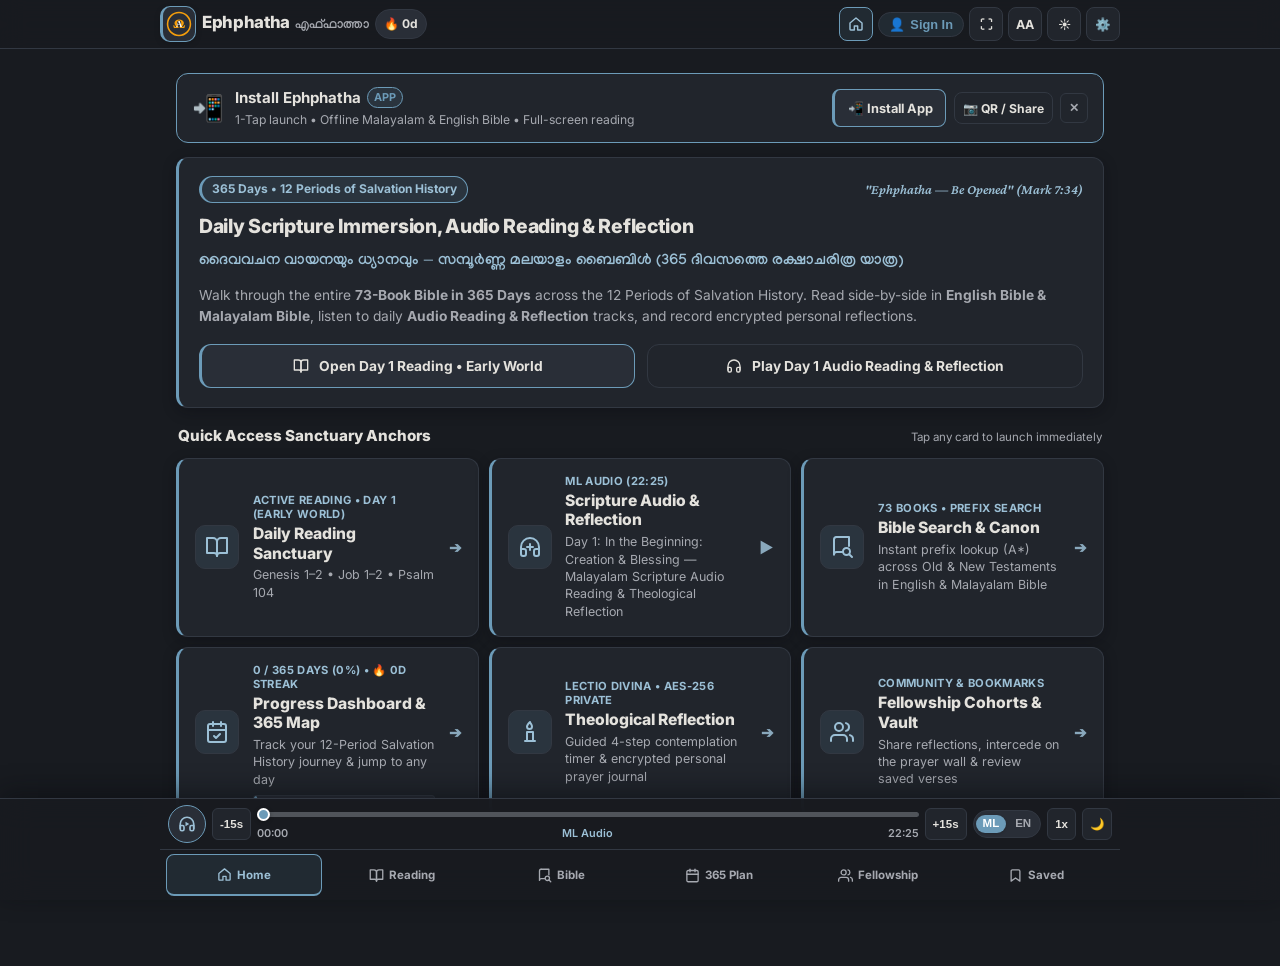
==== index.html @ 22abe1a0 "feat(typography): bundle SMC Rachana Malayalam font and redesign Settings font selectors as compact " ====
<!DOCTYPE html>
<html lang="en" data-theme="dark" data-font-scale="100">
<head>
  <meta charset="UTF-8" />
  <meta name="viewport" content="width=device-width, initial-scale=1.0, maximum-scale=1.0, user-scalable=no, viewport-fit=cover" />
  <meta name="theme-color" content="#181B20" />
  <meta name="mobile-web-app-capable" content="yes" />
  <meta name="apple-mobile-web-app-capable" content="yes" />
  <meta name="apple-mobile-web-app-status-bar-style" content="black-translucent" />
  <meta name="apple-mobile-web-app-title" content="Ephphatha" />
  <meta name="application-name" content="Ephphatha" />
  <meta name="description" content="Ephphatha ('Be Opened' — Mark 7:34): Local-First Bible in a Year Sanctuary with English & Malayalam Bible." />
  <title>Ephphatha ("Be Opened") — Bible in a Year</title>

  <link rel="manifest" href="./manifest.webmanifest" />
  <link rel="icon" type="image/svg+xml" href="./icon.svg" />
  <link rel="icon" type="image/png" sizes="192x192" href="./icon-192.png" />
  <link rel="icon" type="image/png" sizes="512x512" href="./icon-512.png" />
  <link rel="apple-touch-icon" href="./icon-192.png" />
  <link rel="preload" href="./assets/fonts/Manjari-Regular.woff2" as="font" type="font/woff2" crossorigin />
  <link rel="preload" href="./assets/fonts/Manjari-Bold.woff2" as="font" type="font/woff2" crossorigin />
  <link rel="preconnect" href="https://fonts.googleapis.com" />
  <link rel="preconnect" href="https://fonts.gstatic.com" crossorigin />
  <link href="https://fonts.googleapis.com/css2?family=Crimson+Pro:ital,wght@0,400;0,600;0,700;1,400&family=EB+Garamond:ital,wght@0,400;0,600;0,700;1,400&family=Literata:ital,opsz,wght@0,7..72,400;0,7..72,600;0,7..72,700;1,7..72,400&family=Merriweather:ital,wght@0,400;0,700;1,400&family=Inter:wght@400;500;600;700;800&family=JetBrains+Mono:wght@400;600&family=Manjari:wght@400;700&display=swap" rel="stylesheet" />

  <link rel="stylesheet" href="./src/styles/main.css?v=3.4.5" />
</head>
<body>
  <!-- ========================================================================
       SINGLE-ROW COMPACT TOP BAR (56px height — Zero Clutter)
       ======================================================================== -->
  <header class="top-header" role="banner">
    <div class="header-inner">
      <div class="brand-cluster" id="btn-brand-home" role="button" tabindex="0" title="Return to Home Dashboard">
        <div class="brand-emblem" aria-hidden="true" title="Alpha and Omega (Α &amp; Ω) — Revelation 22:13">
          <svg viewBox="0 0 100 100" width="26" height="26" aria-hidden="true" style="display:block;">
            <circle cx="50" cy="50" r="44" fill="none" stroke="#F59E0B" stroke-width="6" />
            <text x="50" y="67" font-family="'Crimson Pro', Georgia, serif" font-size="56" font-weight="800" fill="#F59E0B" text-anchor="middle">Ω</text>
            <text x="50" y="63" font-family="'Crimson Pro', Georgia, serif" font-size="33" font-weight="900" fill="#FFFFFF" text-anchor="middle">Α</text>
          </svg>
        </div>
        <div class="brand-titles">
          <h1>
            <span>Ephphatha</span>
            <span class="lang-ml brand-ml">എഫ്ഫാത്താ</span>
          </h1>
        </div>
        <div class="streak-pill" id="header-streak-count" title="Active Reading Streak & Grace Shields">
          🔥 0d
        </div>
        <span id="header-cloud-sync-pill" class="cloud-sync-pill hidden">☁️ Synced</span>
      </div>

      <div class="header-actions">
        <button type="button" class="icon-action-btn" id="btn-header-home" title="Home Dashboard" aria-label="Home Dashboard">
          <svg width="16" height="16" viewBox="0 0 24 24" fill="none" stroke="currentColor" stroke-width="2.2" stroke-linecap="round" stroke-linejoin="round" aria-hidden="true">
            <path d="M3 10.5L12 3l9 7.5V20a1 1 0 0 1-1 1h-5.5v-6h-5v6H4a1 1 0 0 1-1-1v-9.5z"/>
          </svg>
        </button>
        <button type="button" class="user-account-btn" id="btn-header-auth" title="Sign In or View Account">
          👤 <span class="user-name-text">Sign In</span>
        </button>
        <button type="button" class="icon-action-btn" id="btn-toggle-fullscreen" title="Enter Full Screen (Hide Browser Address Bar)">
          ⛶
        </button>
        <button type="button" class="icon-action-btn" id="btn-font-scaler" title="Text Size (100% / 112% / 125%)">
          AA
        </button>
        <button type="button" class="icon-action-btn" id="btn-toggle-theme" title="Toggle Light / Slate Dark Theme">
          ☀️
        </button>
        <button type="button" class="icon-action-btn" id="btn-open-settings-drawer" title="Settings, Account, Audio Setup & Telemetry">
          ⚙️
        </button>
      </div>
    </div>
  </header>

  <!-- ========================================================================
       PRIMARY WORKSPACE CANVAS (>78% Viewport Priority)
       ======================================================================== -->
  <main class="workspace-shell" id="workspace-shell">
    <div id="primary-view-column">

      <!-- Direct 1-Tap App Install & QR Share Banner (Hidden if already in standalone app mode) -->
      <aside class="direct-install-banner" id="direct-install-banner">
        <div class="install-banner-content">
          <div class="install-banner-icon" aria-hidden="true">📲</div>
          <div class="install-banner-text">
            <div class="install-banner-title">
              <span>Install Ephphatha</span>
              <span class="pwa-badge">App</span>
            </div>
            <div class="install-banner-sub">1-Tap launch • Offline Malayalam &amp; English Bible • Full-screen reading</div>
          </div>
        </div>
        <div class="install-banner-actions">
          <button type="button" class="ergonomic-btn primary-period" id="btn-direct-install-banner">
            <span>📲 Install App</span>
          </button>
          <button type="button" class="icon-action-btn" id="btn-open-qr-banner" title="Share App Link with QR Code">
            <span>📷 QR / Share</span>
          </button>
          <button type="button" class="verse-icon-btn close-install-banner-btn" id="btn-dismiss-install-banner" title="Dismiss" aria-label="Dismiss banner">
            ✕
          </button>
        </div>
      </aside>

      <!-- ====================================================================
           VIEW 0: HOME DASHBOARD & HIGH-LEVEL ONBOARDING SANCTUARY
           Central Mission Overview + Functional Quick-Access Navigation Anchors
           ==================================================================== -->
      <section id="view-home" class="hidden">
        <!-- High-Level Application Mission Summary Card -->
        <div class="home-mission-card">
          <div class="home-mission-top-row">
            <span class="day-badge" id="home-program-badge">365 Days • 12 Periods of Salvation History</span>
            <span class="home-scripture-motto">"Ephphatha — Be Opened" (Mark 7:34)</span>
          </div>
          <h2 class="home-mission-title">
            Daily Scripture Immersion, Audio Reading &amp; Reflection
          </h2>
          <p class="home-mission-subtitle lang-ml">
            ദൈവവചന വായനയും ധ്യാനവും — സമ്പൂർണ്ണ മലയാളം ബൈബിൾ (365 ദിവസത്തെ രക്ഷാചരിത്ര യാത്ര)
          </p>
          <p class="home-mission-desc">
            Walk through the entire <strong>73-Book Bible in 365 Days</strong> across the 12 Periods of Salvation History. Read side-by-side in <strong>English Bible &amp; Malayalam Bible</strong>, listen to daily <strong>Audio Reading &amp; Reflection</strong> tracks, and record encrypted personal reflections.
          </p>
          <div class="home-mission-cta-row">
            <button type="button" class="ergonomic-btn primary-period" id="btn-home-start-reading">
              <svg width="16" height="16" viewBox="0 0 24 24" fill="none" stroke="currentColor" stroke-width="2" stroke-linecap="round" stroke-linejoin="round" aria-hidden="true">
                <path d="M2 3h6a4 4 0 0 1 4 4v14a3 3 0 0 0-3-3H2z"/><path d="M22 3h-6a4 4 0 0 0-4 4v14a3 3 0 0 1 3-3h7z"/>
              </svg>
              <span id="btn-home-start-reading-label">Open Day 1 Reading • Early World</span>
            </button>
            <button type="button" class="ergonomic-btn" id="btn-home-play-audio">
              <svg width="16" height="16" viewBox="0 0 24 24" fill="none" stroke="currentColor" stroke-width="2" stroke-linecap="round" stroke-linejoin="round" aria-hidden="true">
                <path d="M3 18v-6a9 9 0 0 1 18 0v6"/><path d="M21 19a2 2 0 0 1-2 2h-1a2 2 0 0 1-2-2v-3a2 2 0 0 1 2-2h3zM3 19a2 2 0 0 0 2 2h1a2 2 0 0 0 2-2v-3a2 2 0 0 0-2-2H3z"/>
              </svg>
              <span id="btn-home-play-audio-label">Play Day 1 Audio Reading &amp; Reflection</span>
            </button>
          </div>
        </div>

        <!-- Functional Quick-Access Navigation Anchors Grid -->
        <div class="home-anchors-header">
          <h3>Quick Access Sanctuary Anchors</h3>
          <span class="subtle-status-text">Tap any card to launch immediately</span>
        </div>

        <div class="home-anchors-grid">
          <!-- Anchor 1: Daily Reading -->
          <button type="button" class="home-anchor-card" id="home-card-daily-reading">
            <div class="home-anchor-icon-wrap">
              <!-- Open Scroll / Book-Open Icon Symbol -->
              <svg width="24" height="24" viewBox="0 0 24 24" fill="none" stroke="currentColor" stroke-width="2" stroke-linecap="round" stroke-linejoin="round" aria-hidden="true">
                <path d="M2 3h6a4 4 0 0 1 4 4v14a3 3 0 0 0-3-3H2z"/><path d="M22 3h-6a4 4 0 0 0-4 4v14a3 3 0 0 1 3-3h7z"/>
              </svg>
            </div>
            <div class="home-anchor-body">
              <div class="home-anchor-tag" id="home-anchor-day-tag">Day 1 • Early World</div>
              <div class="home-anchor-title">Daily Reading Sanctuary</div>
              <div class="home-anchor-desc" id="home-anchor-reading-ref">Genesis 1–2 • Psalm 104</div>
            </div>
            <span class="home-anchor-arrow" aria-hidden="true">➔</span>
          </button>

          <!-- Anchor 2: Audio Reading & Reflection Player -->
          <button type="button" class="home-anchor-card" id="home-card-audio-player">
            <div class="home-anchor-icon-wrap">
              <!-- Headset + Open Book Marker Symbol -->
              <svg width="24" height="24" viewBox="0 0 24 24" fill="none" stroke="currentColor" stroke-width="2" stroke-linecap="round" stroke-linejoin="round" aria-hidden="true">
                <path d="M3 18v-6a9 9 0 0 1 18 0v6"/>
                <path d="M21 19a2 2 0 0 1-2 2h-1a2 2 0 0 1-2-2v-3a2 2 0 0 1 2-2h3zM3 19a2 2 0 0 0 2 2h1a2 2 0 0 0 2-2v-3a2 2 0 0 0-2-2H3z"/>
                <path d="M9 12h6M12 9v6"/>
              </svg>
            </div>
            <div class="home-anchor-body">
              <div class="home-anchor-tag" id="home-anchor-audio-status">🎧 Audio Reading &amp; Reflection</div>
              <div class="home-anchor-title">Scripture Audio &amp; Reflection</div>
              <div class="home-anchor-desc" id="home-anchor-audio-desc">Complete daily audio reading &amp; guided spiritual reflection</div>
            </div>
            <span class="home-anchor-arrow" aria-hidden="true">▶</span>
          </button>

          <!-- Anchor 3: Bible Search & 73-Book Catalog -->
          <button type="button" class="home-anchor-card" id="home-card-bible-search">
            <div class="home-anchor-icon-wrap">
              <!-- Sharp Magnifying Glass overlaid on a Book Vector -->
              <svg width="24" height="24" viewBox="0 0 24 24" fill="none" stroke="currentColor" stroke-width="2" stroke-linecap="round" stroke-linejoin="round" aria-hidden="true">
                <path d="M4 19.5A2.5 2.5 0 0 1 6.5 17H13"/>
                <path d="M6.5 2H19v9"/>
                <path d="M6.5 2A2.5 2.5 0 0 0 4 4.5v15"/>
                <circle cx="16.5" cy="16.5" r="3.5"/>
                <path d="M19.2 19.2L22 22"/>
              </svg>
            </div>
            <div class="home-anchor-body">
              <div class="home-anchor-tag">73 Books • Prefix Search</div>
              <div class="home-anchor-title">Bible Search &amp; Canon</div>
              <div class="home-anchor-desc">Instant prefix lookup (A*) across Old &amp; New Testaments in English &amp; Malayalam Bible</div>
            </div>
            <span class="home-anchor-arrow" aria-hidden="true">➔</span>
          </button>

          <!-- Anchor 4: Progress Dashboard (365-Day Plan) -->
          <button type="button" class="home-anchor-card" id="home-card-progress-dashboard">
            <div class="home-anchor-icon-wrap">
              <svg width="24" height="24" viewBox="0 0 24 24" fill="none" stroke="currentColor" stroke-width="2" stroke-linecap="round" stroke-linejoin="round" aria-hidden="true">
                <rect x="3" y="4" width="18" height="18" rx="2" ry="2"/>
                <line x1="16" y1="2" x2="16" y2="6"/>
                <line x1="8" y1="2" x2="8" y2="6"/>
                <line x1="3" y1="10" x2="21" y2="10"/>
                <path d="M9 16l2 2 4-4"/>
              </svg>
            </div>
            <div class="home-anchor-body">
              <div class="home-anchor-tag" id="home-anchor-progress-stats">0 / 365 Days • 🔥 0d Streak</div>
              <div class="home-anchor-title">Progress Dashboard &amp; 365 Map</div>
              <div class="home-anchor-desc">Track your 12-Period Salvation History journey &amp; jump to any day</div>
              <div class="home-progress-track" aria-hidden="true">
                <div class="home-progress-fill" id="home-progress-bar-fill" style="width: 1%;"></div>
              </div>
            </div>
            <span class="home-anchor-arrow" aria-hidden="true">➔</span>
          </button>

          <!-- Anchor 5: Theological Reflection & Contemplation -->
          <button type="button" class="home-anchor-card" id="home-card-reflection">
            <div class="home-anchor-icon-wrap">
              <!-- Flame / Candle Symbol for Spiritual Contemplation -->
              <svg width="24" height="24" viewBox="0 0 24 24" fill="none" stroke="currentColor" stroke-width="2" stroke-linecap="round" stroke-linejoin="round" aria-hidden="true">
                <path d="M12 2c.5 1.5 2 3 2 4.5A2.5 2.5 0 0 1 11.5 9a2.5 2.5 0 0 1-2.5-2.5C9 5 10.5 3.5 12 2z"/>
                <path d="M9 12h6v9H9z"/>
                <path d="M7 21h10"/>
              </svg>
            </div>
            <div class="home-anchor-body">
              <div class="home-anchor-tag">Lectio Divina • AES-256 Private</div>
              <div class="home-anchor-title">Theological Reflection</div>
              <div class="home-anchor-desc">Guided 4-step contemplation timer &amp; encrypted personal prayer journal</div>
            </div>
            <span class="home-anchor-arrow" aria-hidden="true">➔</span>
          </button>

          <!-- Anchor 6: Parish Fellowship & Saved Bookmarks -->
          <button type="button" class="home-anchor-card" id="home-card-fellowship">
            <div class="home-anchor-icon-wrap">
              <svg width="24" height="24" viewBox="0 0 24 24" fill="none" stroke="currentColor" stroke-width="2" stroke-linecap="round" stroke-linejoin="round" aria-hidden="true">
                <path d="M17 21v-2a4 4 0 0 0-4-4H5a4 4 0 0 0-4 4v2"/>
                <circle cx="9" cy="7" r="4"/>
                <path d="M23 21v-2a4 4 0 0 0-3-3.87"/>
                <path d="M16 3.13a4 4 0 0 1 0 7.75"/>
              </svg>
            </div>
            <div class="home-anchor-body">
              <div class="home-anchor-tag">Community &amp; Bookmarks</div>
              <div class="home-anchor-title">Fellowship Cohorts &amp; Vault</div>
              <div class="home-anchor-desc">Share reflections, intercede on the prayer wall &amp; review saved verses</div>
            </div>
            <span class="home-anchor-arrow" aria-hidden="true">➔</span>
          </button>
        </div>
      </section>

      <!-- ====================================================================
           VIEW 1: TODAY'S SANCTUARY (Focused Scripture & Reflection Workflow)
           ==================================================================== -->
      <section id="view-sanctuary">

        <!-- Collapsible 12 Periods Strip (Toggled via Period Badge or Era Button) -->
        <details class="periods-drawer-card" id="periods-accordion">
          <summary class="periods-summary-bar">
            <span class="day-badge" id="hero-period-badge">Period 01 • Early World</span>
            <span class="summary-hint eras-chip" title="Browse all 12 Salvation History Eras">12 Eras ▾</span>
          </summary>
          <div class="periods-strip" id="periods-strip"></div>
        </details>

        <!-- Sticky Day Navigation Bar (Auto-hiding on Scroll Down) -->
        <div class="sanctuary-nav-toolbar" id="sanctuary-nav-toolbar">
          <div class="day-nav-row">
            <div class="day-selector-group">
              <button type="button" class="nav-step-btn" id="btn-prev-day" aria-label="Previous Day" title="Previous Day">◀</button>
              <select id="day-select-dropdown" class="day-number-select" aria-label="Select Day (1 to 365)"></select>
              <button type="button" class="nav-step-btn" id="btn-next-day" aria-label="Next Day" title="Next Day">▶</button>
            </div>
            <button type="button" class="complete-action-btn" id="btn-mark-day-complete" title="Mark Day Complete">
              ☐ Complete
            </button>
          </div>
        </div>

        <!-- Compact Day Header & Collapsible Historical Context -->
        <div class="day-hero-card">
          <h2 class="episode-title-en" id="hero-title-en">Day 1: In the Beginning: Creation & Blessing</h2>
          <div class="episode-title-ml lang-ml" id="hero-title-ml">ആദിയിൽ: സൃഷ്ടിയും അനുഗ്രഹവും</div>

          <!-- Progressive Disclosure: Historical Context collapsed by default -->
          <details class="context-accordion">
            <summary class="context-summary-trigger">
              <span>🏛️ Historical Context & Overview</span>
              <span class="summary-chevron">▾</span>
            </summary>
            <div class="context-body">
              <div class="context-grid">
                <div>
                  <div class="context-item-label">Era</div>
                  <div class="context-item-val" id="ctx-era-date">Primeval Dawn</div>
                </div>
                <div>
                  <div class="context-item-label">Geography</div>
                  <div class="context-item-val" id="ctx-geography">Eden & Four Rivers</div>
                </div>
                <div>
                  <div class="context-item-label">Lineage</div>
                  <div class="context-item-val" id="ctx-lineage">Adam & Eve → Seth</div>
                </div>
              </div>
              <p class="context-summary-text" id="ctx-summary"></p>
            </div>
          </details>
        </div>

        <!-- Primary Scripture Reader Canvas -->
        <div class="reader-card">
          <div class="reader-toolbar">
            <div class="reading-slot-tabs" id="reading-slot-tabs" role="tablist"></div>

            <div class="lang-mode-group" role="group" aria-label="Language Mode">
              <button type="button" class="lang-mode-btn active" data-lang-mode="bilingual">EN + മലയാളം</button>
              <button type="button" class="lang-mode-btn" data-lang-mode="en">EN</button>
              <button type="button" class="lang-mode-btn lang-ml" data-lang-mode="ml">മലയാളം</button>
            </div>
          </div>

          <!-- Compact Reference & Quick-Jump Verse Bar -->
          <div class="reader-subbar">
            <span class="active-passage-title" id="reader-active-ref">Genesis 1–2 • ഉൽപത്തി 1–2</span>
            <div class="verse-jump-bar" id="verse-jump-bar"></div>
          </div>

          <!-- Scripture Verses -->
          <div class="verses-list" id="verses-list"></div>
        </div>

        <!-- Personal Theological Reflection & Guided Contemplation -->
        <div class="journal-card" id="sanctuary-reflection-card">
          <div class="section-header-row">
            <h3 style="display: inline-flex; align-items: center; gap: 6px;">
              <svg width="18" height="18" viewBox="0 0 24 24" fill="none" stroke="currentColor" stroke-width="2" stroke-linecap="round" stroke-linejoin="round" aria-hidden="true">
                <path d="M12 2c.5 1.5 2 3 2 4.5A2.5 2.5 0 0 1 11.5 9a2.5 2.5 0 0 1-2.5-2.5C9 5 10.5 3.5 12 2z"/>
                <path d="M9 12h6v9H9z"/>
                <path d="M7 21h10"/>
              </svg>
              <span>Theological Reflection &amp; Lectio Divina</span>
            </h3>
            <span class="minimal-status-badge" title="Encrypted at rest in IndexedDB via AES-256-GCM">🔒 Private</span>
          </div>

          <!-- Collapsible Guided Lectio Divina Timer -->
          <details class="context-accordion" style="margin-bottom: 0.65rem;">
            <summary class="context-summary-trigger">
              <span>⏱️ Guided 4-Step Contemplation Timer</span>
              <span class="crypto-badge" id="lectio-timer-display">02:00</span>
            </summary>
            <div class="context-body">
              <div style="display: flex; align-items: center; justify-content: space-between; gap: 0.4rem; flex-wrap: wrap; margin-bottom: 0.45rem;">
                <div style="display: flex; gap: 0.3rem; flex-wrap: wrap;" id="lectio-steps-pills"></div>
                <button type="button" class="verse-icon-btn" id="btn-lectio-timer-toggle">▶ Start</button>
              </div>
              <p style="font-size: 0.82rem; color: var(--text-secondary);" id="lectio-step-instruction"></p>
            </div>
          </details>

          <div class="reflection-prompt-box" id="journal-prompt-text">
            Where in your life today is God inviting you to say 'Ephphatha — Be Opened' to His creative light and peace?
          </div>

          <textarea
            id="journal-textarea"
            class="sanctuary-textarea"
            rows="3"
            placeholder="Write your theological & prayer reflection (English or മലയാളം)..."></textarea>

          <div class="journal-footer-row">
            <span class="subtle-status-text" id="journal-cipher-preview">Saved locally & encrypted</span>
            <button type="button" class="ergonomic-btn primary-period" id="btn-save-journal">
              💾 Save Reflection
            </button>
          </div>
        </div>
      </section>

      <!-- ====================================================================
           VIEW: CANONICAL CATHOLIC BIBLE NAVIGATOR (73 Books in Sacred Order)
           Browse, search, and read any Book & Chapter in English and Malayalam Bible + Nova Vulgata
           ==================================================================== -->
      <section id="view-bible" class="hidden">

        <!-- A. BIBLE CATALOG PANE (Browse all 73 Books) -->
        <div id="bible-catalog-pane">
          <div class="bible-hero-card">
            <div class="bible-hero-title">
              <svg width="20" height="20" viewBox="0 0 24 24" fill="none" stroke="currentColor" stroke-width="2" stroke-linecap="round" stroke-linejoin="round" style="color: var(--period-color);" aria-hidden="true">
                <path d="M4 19.5A2.5 2.5 0 0 1 6.5 17H13"/>
                <path d="M6.5 2H19v9"/>
                <path d="M6.5 2A2.5 2.5 0 0 0 4 4.5v15"/>
                <circle cx="16.5" cy="16.5" r="3.5"/>
                <path d="M19.2 19.2L22 22"/>
              </svg>
              <span>Holy Scripture • വിശുദ്ധ ഗ്രന്ഥം</span>
            </div>
            <p class="bible-hero-subtitle">
              73 Books in Sacred Order — Read sequentially in English and Malayalam Bible, with Latin Vulgate.
            </p>
            <div class="bible-resume-banner hidden" id="bible-resume-banner">
              <div>
                <div style="font-size: 0.72rem; color: var(--text-secondary); text-transform: uppercase; font-weight: 700;">Continue Reading</div>
                <div id="bible-resume-title" style="font-weight: 700; font-size: 0.9rem; color: var(--text-primary);">Genesis 1 • ഉൽപത്തി 1</div>
              </div>
              <button type="button" class="bible-resume-btn" id="btn-bible-resume">Resume ➔</button>
            </div>
          </div>

          <!-- Quick Search (Books `A*` or Full-Text Verses EN/ML) & 1-Tap Book Jump Controls -->
          <div class="bible-search-mode-bar" role="group" aria-label="Bible Search Mode">
            <button type="button" class="bible-search-mode-btn active" id="btn-search-mode-books" data-bible-search-mode="books">📚 Books</button>
            <button type="button" class="bible-search-mode-btn" id="btn-search-mode-verses" data-bible-search-mode="verses">🔍 Search Verses (EN / മലയാളം)</button>
          </div>
          <div class="bible-search-row">
            <div class="bible-search-input-wrap">
              <span class="bible-search-vector-icon" aria-hidden="true" title="Bible Search">
                <svg width="17" height="17" viewBox="0 0 24 24" fill="none" stroke="currentColor" stroke-width="2.1" stroke-linecap="round" stroke-linejoin="round">
                  <path d="M4 19.5A2.5 2.5 0 0 1 6.5 17H13"/>
                  <path d="M6.5 2H19v9"/>
                  <path d="M6.5 2A2.5 2.5 0 0 0 4 4.5v15"/>
                  <circle cx="16.5" cy="16.5" r="3.5"/>
                  <path d="M19.2 19.2L22 22"/>
                </svg>
              </span>
              <input
                type="text"
                id="bible-search-input"
                class="bible-search-input with-vector-icon"
                placeholder="Search book by starting letter (e.g. M → Matthew, Mark, Malachi...)"
                autocomplete="off"
              />
              <button type="button" class="verse-icon-btn hidden" id="btn-clear-bible-search" title="Clear search">✕</button>
              <div id="bible-search-autocomplete" class="bible-autocomplete-list hidden" role="listbox" aria-label="Prefix Matched Bible Books"></div>
            </div>
            <select id="bible-quick-book-dropdown" class="bible-quick-book-select" aria-label="1-Tap Jump to Any Book of the Bible">
              <option value="">⚡ Jump to Book (All 73 Books)...</option>
            </select>
          </div>

          <!-- Full-Text Scripture Vault Search Results (Visible in Verses Search Mode) -->
          <div id="bible-verse-search-results" class="bible-verse-search-results hidden"></div>

          <!-- Category Filter Pills -->
          <div class="bible-filter-pills" id="bible-filter-pills">
            <button type="button" class="bible-filter-pill active" data-bible-filter="ALL">All (73)</button>
            <button type="button" class="bible-filter-pill" data-bible-filter="OT">Old Testament (46)</button>
            <button type="button" class="bible-filter-pill" data-bible-filter="NT">New Testament (27)</button>
            <button type="button" class="bible-filter-pill" data-bible-filter="GOSPEL">Gospels (4)</button>
            <button type="button" class="bible-filter-pill" data-bible-filter="WISDOM">Wisdom (7)</button>
            <button type="button" class="bible-filter-pill" data-bible-filter="DEUTERO">Deuterocanonical (7)</button>
          </div>

          <!-- Books Grid Container -->
          <div class="bible-books-grid" id="bible-books-grid"></div>

          <!-- Zero-Footprint Contextual Quick Search & Scroll-to-Top Pill -->
          <button
            type="button"
            class="bible-quick-search-pill"
            id="btn-bible-quick-search"
            aria-label="Scroll to top and search Bible books"
            title="Scroll to Top & Search"
          >
            <svg width="15" height="15" viewBox="0 0 24 24" fill="none" stroke="currentColor" stroke-width="2.4" stroke-linecap="round" stroke-linejoin="round" aria-hidden="true">
              <path d="M12 19V5" />
              <path d="M5 12l7-7 7 7" />
            </svg>
            <svg width="14" height="14" viewBox="0 0 24 24" fill="none" stroke="currentColor" stroke-width="2.2" stroke-linecap="round" stroke-linejoin="round" aria-hidden="true">
              <circle cx="11" cy="11" r="7" />
              <path d="M21 21l-4.35-4.35" />
            </svg>
            <span>Search</span>
          </button>
        </div>

        <!-- B. CANONICAL CHAPTER READER PANE (Reading a Specific Chapter) -->
        <div id="bible-reader-pane" class="hidden">
          <!-- Sticky Chapter Toolbar -->
          <div class="bible-reader-toolbar">
            <div class="bible-toolbar-top-row">
              <button type="button" class="bible-back-btn" id="btn-bible-back-to-catalog" title="Return to All 73 Books">
                <svg width="14" height="14" viewBox="0 0 24 24" fill="none" stroke="currentColor" stroke-width="2.5" stroke-linecap="round" stroke-linejoin="round" aria-hidden="true">
                  <path d="M15 18l-6-6 6-6"/>
                </svg>
                <span>73 Books</span>
              </button>

              <div class="bible-toolbar-lang-toggle" role="group" aria-label="Reading Languages">
                <button type="button" class="lang-pill active" id="btn-canonical-lang-en-ml" title="Bilingual English + Malayalam">EN+മല</button>
                <button type="button" class="lang-pill" id="btn-canonical-lang-ml" title="Malayalam Bible Only">മല</button>
                <button type="button" class="lang-pill" id="btn-canonical-lang-en" title="English Bible Only">EN</button>
              </div>
            </div>

            <div class="bible-toolbar-nav-row">
              <button type="button" class="chapter-nav-arrow-btn" id="btn-bible-prev-ch-mini" title="Previous Chapter" aria-label="Previous Chapter">
                <svg width="15" height="15" viewBox="0 0 24 24" fill="none" stroke="currentColor" stroke-width="2.5" stroke-linecap="round" stroke-linejoin="round">
                  <path d="M15 18l-6-6 6-6"/>
                </svg>
              </button>

              <div class="bible-picker-capsule">
                <div class="picker-select-wrap book-wrap">
                  <select id="bible-reader-book-select" class="bible-picker-select" aria-label="Switch Book"></select>
                  <span class="picker-chevron-icon" aria-hidden="true">▾</span>
                </div>
                <div class="picker-divider" aria-hidden="true"></div>
                <div class="picker-select-wrap ch-wrap">
                  <select id="bible-reader-ch-select" class="bible-picker-select" aria-label="Switch Chapter"></select>
                  <span class="picker-chevron-icon" aria-hidden="true">▾</span>
                </div>
              </div>

              <button type="button" class="chapter-nav-arrow-btn" id="btn-bible-next-ch-mini" title="Next Chapter" aria-label="Next Chapter">
                <svg width="15" height="15" viewBox="0 0 24 24" fill="none" stroke="currentColor" stroke-width="2.5" stroke-linecap="round" stroke-linejoin="round">
                  <path d="M9 18l6-6-6-6"/>
                </svg>
              </button>
            </div>
          </div>

          <!-- Quick-Jump Verse Pills Bar -->
          <div class="verse-jump-bar" id="bible-verse-jump-bar" style="margin-bottom: 0.75rem;"></div>

          <!-- Chapter Verses Stream -->
          <div class="verses-stream" id="bible-verses-stream"></div>

          <!-- Bottom Continuous Reading Navigation Bar -->
          <div class="bible-reader-bottom-nav">
            <div class="bible-reader-nav-btns">
              <button type="button" class="bible-reader-nav-card prev" id="btn-bible-prev-ch-card">
                <span class="bible-reader-nav-hint">◀ Previous Chapter</span>
                <span class="bible-reader-nav-title" id="bible-prev-ch-title">—</span>
              </button>
              <button type="button" class="bible-reader-nav-card next" id="btn-bible-next-ch-card">
                <span class="bible-reader-nav-hint">Next Chapter ▶</span>
                <span class="bible-reader-nav-title" id="bible-next-ch-title">—</span>
              </button>
            </div>
            <button type="button" class="ergonomic-btn" id="btn-bible-return-catalog-bottom" style="width: 100%; justify-content: center;">
              📜 Browse All 73 Books of the Bible
            </button>
          </div>
        </div>

      </section>

      <!-- ====================================================================
           VIEW 2: 365-DAY CURRICULUM EXPLORER
           ==================================================================== -->
      <section id="view-curriculum" class="hidden">
        <div class="day-hero-card">
          <div class="section-header-row">
            <div>
              <h2>365-Day Salvation History Plan</h2>
              <p style="font-size: 0.84rem; color: var(--text-secondary);">
                Tap any day across the 12 periods to open its readings and audio.
              </p>
            </div>
            <button type="button" class="ergonomic-btn" onclick="window.selectJumpDay && window.selectJumpDay(298)">
              📖 Day 298 (Mark 7:34)
            </button>
          </div>
        </div>
        <div id="curriculum-periods-container"></div>
      </section>

      <!-- ====================================================================
           VIEW 3: PRODUCTION FELLOWSHIP & ISOLATED COHORT SYSTEM
           Zero Hardcoded Data • Invite-Code Access Control • Reflections & Prayer Wall
           ==================================================================== -->
      <section id="view-fellowship" class="hidden">

        <!-- A. COHORT GATEWAY: Join by Code or Spin Up a New Isolated Cohort -->
        <div class="fellowship-card" id="fellowship-gateway-panel">
          <div class="section-header-row">
            <div>
              <h2>🤝 Fellowship Cohort Gateway</h2>
              <p class="fellowship-subtitle">
                Enter an invitation code to join an existing community, or generate a new code to launch an isolated cohort.
              </p>
            </div>
            <button type="button" class="verse-icon-btn hidden" id="btn-cancel-cohort-gateway">
              ✕ Back to Cohort
            </button>
          </div>

          <!-- Previously Joined Cohorts on this Device (Quick Switcher) -->
          <div id="my-cohorts-switcher-wrap" class="my-cohorts-switcher hidden">
            <span class="context-item-label">Your Saved Cohorts on This Device:</span>
            <div class="my-cohorts-pills" id="my-cohorts-pills"></div>
          </div>

          <div class="cohort-gateway-status hidden" id="cohort-gateway-alert" role="alert"></div>

          <div class="cohort-gateway-grid">
            <!-- Workflow 1: Join Existing Cohort by Code -->
            <form id="form-join-cohort" class="cohort-gateway-box">
              <div class="gateway-box-title">🔑 Join Existing Cohort</div>
              <p class="gateway-box-desc">
                Have a 6–10 character invitation code from your parish or small group?
              </p>
              <input
                type="text"
                id="input-join-cohort-code"
                class="sanctuary-input code-uppercase-input"
                placeholder="Invitation Code (e.g. A7K9M2)"
                maxlength="10"
                autocomplete="off"
                required />
              <input
                type="text"
                id="input-join-member-name"
                class="sanctuary-input"
                placeholder="Your Display Name (e.g. Thomas)"
                maxlength="48" />
              <input
                type="text"
                id="input-join-member-role"
                class="sanctuary-input"
                placeholder="Group Role or Note (Optional)"
                maxlength="60" />
              <button type="submit" class="ergonomic-btn primary-period" style="width: 100%; justify-content: center;">
                🔑 Join Cohort by Code
              </button>
            </form>

            <!-- Workflow 2: Create Brand-New Isolated Cohort -->
            <form id="form-create-cohort" class="cohort-gateway-box">
              <div class="gateway-box-title">Start a New Cohort</div>
              <p class="gateway-box-desc">
                Generate a unique code to spin up a completely isolated community instance.
              </p>
              <div style="display: flex; align-items: center; justify-content: space-between; gap: 6px; background: var(--bg-elevated-card); padding: 6px 10px; border-radius: var(--radius-sm); border: 1px solid var(--period-color);">
                <span style="font-size: 0.78rem; font-weight: 700;">New Code: <strong id="preview-generated-code" class="code-uppercase-input" style="color: var(--period-color); font-size: 0.95rem;">—</strong></span>
                <button type="button" class="verse-icon-btn" id="btn-roll-preview-code" title="Generate a New Unique Code">
                  🎲 Generate Code
                </button>
              </div>
              <input
                type="text"
                id="input-create-cohort-name"
                class="sanctuary-input"
                placeholder="Cohort / Small Group Name (Optional)"
                maxlength="64" />
              <input
                type="text"
                id="input-create-member-name"
                class="sanctuary-input"
                placeholder="Your Display Name (Optional)"
                maxlength="48" />
              <input
                type="text"
                id="input-create-member-role"
                class="sanctuary-input"
                placeholder="Group Role or Note (Optional)"
                maxlength="60" />
              <button type="submit" class="ergonomic-btn primary-period" style="width: 100%; justify-content: center;">
                Create Cohort with This Code
              </button>
            </form>
          </div>
        </div>

        <!-- B. ACTIVE COHORT WORKSPACE (Strictly Isolated by Invitation Code) -->
        <div class="fellowship-card hidden" id="fellowship-active-workspace">
          <!-- Cohort Top Bar -->
          <div class="cohort-top-bar">
            <div class="cohort-title-block">
              <div class="cohort-isolation-row">
                <span class="crypto-badge" id="cohort-sync-status-badge">🔒 Isolated Cohort</span>
                <span class="day-badge">Code: <strong id="fellowship-invite-code">—</strong></span>
                <button type="button" class="verse-icon-btn" id="btn-instant-new-cohort-code" title="Generate a Brand-New Code &amp; Spin Up Isolated Cohort">
                  🎲 New Code
                </button>
              </div>
              <h2 id="fellowship-cohort-title">Cohort Community</h2>
            </div>

            <div class="cohort-header-actions">
              <button type="button" class="verse-icon-btn" id="btn-copy-cohort-code" title="Copy Invitation Code">
                📋 Copy Code
              </button>
              <button type="button" class="verse-icon-btn" id="btn-share-cohort-invite" title="Share Cohort Invite Link">
                📤 Share
              </button>
              <button type="button" class="verse-icon-btn" id="btn-sync-cohort-now" title="Sync Progress &amp; Refresh Stream">
                🔄 Sync
              </button>
              <button type="button" class="verse-icon-btn" id="btn-switch-cohort" title="Join Another Code or Create New Cohort">
                ⇄ Switch
              </button>
            </div>
          </div>

          <!-- Segmented Sub-Navigation: Progress | Reflection Stream | Prayer Wall -->
          <div class="cohort-subtabs" role="tablist" aria-label="Cohort Community Sections">
            <button type="button" class="cohort-subtab-btn active" data-cohort-tab="members">
              👥 Progress (<span id="count-cohort-members">0</span>)
            </button>
            <button type="button" class="cohort-subtab-btn" data-cohort-tab="reflections">
              💬 Reflections (<span id="count-cohort-reflections">0</span>)
            </button>
            <button type="button" class="cohort-subtab-btn" data-cohort-tab="prayers">
              🙏 Prayer Wall (<span id="count-cohort-prayers">0</span>)
            </button>
          </div>

          <!-- SUB-VIEW 1: MEMBERS & READING/LISTENING PROGRESS SYNC -->
          <div id="cohort-panel-members" class="cohort-subpanel">
            <div class="cohort-panel-banner">
              <span>Your reading &amp; listening progress syncs automatically to this cohort.</span>
              <button type="button" class="verse-icon-btn" id="btn-push-my-progress">
                ✓ Update My Progress Now
              </button>
            </div>
            <div class="fellowship-grid" id="fellowship-members-grid"></div>
          </div>

          <!-- SUB-VIEW 2: SPIRITUAL REFLECTION STREAM -->
          <div id="cohort-panel-reflections" class="cohort-subpanel hidden">
            <form id="form-post-reflection" class="cohort-composer-form">
              <div class="composer-header">
                <span class="context-item-label" id="reflection-day-tag">Sharing insight on Day 1</span>
              </div>
              <textarea
                id="input-cohort-reflection"
                class="journal-textarea"
                style="min-height: 76px;"
                maxlength="1000"
                placeholder="Share a spiritual insight from today's Scripture reading or audio listening with your cohort..."
                required></textarea>
              <div class="composer-footer">
                <span class="crypto-badge">🔒 Visible only to Cohort members</span>
                <button type="submit" class="ergonomic-btn primary-period">
                  💬 Post Reflection
                </button>
              </div>
            </form>
            <div class="cohort-stream-list" id="cohort-reflections-list"></div>
          </div>

          <!-- SUB-VIEW 3: PRAYER REQUESTS (WITH ANONYMOUS OPTION) -->
          <div id="cohort-panel-prayers" class="cohort-subpanel hidden">
            <form id="form-post-prayer" class="cohort-composer-form">
              <div class="composer-row-top">
                <select id="select-prayer-category" class="day-select-dropdown" aria-label="Prayer Request Category">
                  <option value="General Petition">🙏 General Petition</option>
                  <option value="Healing &amp; Health">🌿 Healing &amp; Health</option>
                  <option value="Family &amp; Guidance">🕯️ Family &amp; Guidance</option>
                  <option value="Thanksgiving">🙌 Thanksgiving &amp; Praise</option>
                </select>

                <label class="anon-toggle-label" for="chk-prayer-anonymous">
                  <input type="checkbox" id="chk-prayer-anonymous" />
                  <span>🕶️ Post Anonymously</span>
                </label>
              </div>

              <textarea
                id="input-cohort-prayer"
                class="journal-textarea"
                style="min-height: 76px;"
                maxlength="800"
                placeholder="Share a prayer request so your cohort can intercede and support you..."
                required></textarea>

              <div class="composer-footer">
                <span class="crypto-badge">🔒 Cohort-Isolated Prayer Wall</span>
                <button type="submit" class="ergonomic-btn primary-period">
                  🙏 Publish Prayer Request
                </button>
              </div>
            </form>
            <div class="cohort-stream-list" id="cohort-prayers-list"></div>
          </div>
        </div>
      </section>

      <!-- ====================================================================
           VIEW 4: SAVED BOOKMARKS VAULT
           ==================================================================== -->
      <section id="view-vault" class="hidden">
        <div class="reader-card">
          <div class="section-header-row">
            <div>
              <h2>Saved Bookmarks & Backup</h2>
              <p style="font-size: 0.84rem; color: var(--text-secondary);">
                Your bookmarked verses and personal reading progress.
              </p>
            </div>
            <div class="vault-header-actions">
              <div class="lang-mode-group vault-lang-compact" role="group" aria-label="Saved Verses Language Mode">
                <button type="button" class="lang-mode-btn active" data-lang-mode="bilingual">EN+മല</button>
                <button type="button" class="lang-mode-btn" data-lang-mode="en">EN</button>
                <button type="button" class="lang-mode-btn lang-ml" data-lang-mode="ml">മല</button>
              </div>
              <button type="button" class="verse-icon-btn vault-compact-btn" id="btn-export-recovery-card" title="Recovery Key">
                🗝️ Key
              </button>
              <button type="button" class="verse-icon-btn vault-compact-btn primary-period" id="btn-export-appdata" title="Export Backup">
                ⬇️ Backup
              </button>
            </div>
          </div>

          <div class="verses-list" id="vault-bookmarks-list"></div>
        </div>
      </section>
    </div>
  </main>

  <!-- ========================================================================
       SLIDE-OVER SETTINGS, AUDIO CONFIG & SYSTEM TELEMETRY DRAWER (Progressive Disclosure)
       All technical metadata, audio file IDs, login, and diagnostics live here!
       ======================================================================== -->
  <div class="modal-backdrop hidden" id="settings-drawer-backdrop" role="dialog" aria-modal="true" aria-labelledby="settings-drawer-title">
    <aside class="slide-over-drawer">
      <!-- Modern Sticky Drawer Header -->
      <div class="drawer-header-modern">
        <div class="drawer-header-brand">
          <div class="drawer-header-icon-box">⚙️</div>
          <div>
            <h3 class="drawer-header-title" id="settings-drawer-title">Settings</h3>
            <div class="drawer-header-subtitle">Preferences &amp; System Configuration</div>
          </div>
        </div>
        <button type="button" class="drawer-close-pill-btn" id="btn-close-settings-drawer" aria-label="Close Settings Drawer">
          <span>✕</span>
        </button>
      </div>

      <!-- 1. Account & Pilgrim Profile -->
      <div class="drawer-section settings-card">
        <div class="settings-card-header">
          <div class="settings-card-icon-wrap user-icon">👤</div>
          <div class="settings-card-title-wrap">
            <div class="settings-card-title">Pilgrim Profile &amp; Account</div>
            <div class="settings-card-subtitle">Sync reading across all your devices</div>
          </div>
        </div>
        
        <!-- Signed-in State Card -->
        <div id="drawer-account-signed-in" class="account-profile-summary hidden">
          <div class="account-name-badge">
            <div class="account-avatar" id="drawer-user-avatar">P</div>
            <div style="flex: 1;">
              <h4 id="drawer-user-name" style="margin: 0; font-size: 1rem; color: var(--text-primary); font-weight: 700;">Pilgrim</h4>
              <div id="drawer-user-contact" style="font-size: 0.78rem; color: var(--text-secondary);">Local Sanctuary</div>
            </div>
            <span class="cloud-status-pill online"><span class="pulse-dot"></span> Active</span>
          </div>
          <div class="account-stats-row">
            <div class="account-stat-box">
              <div class="account-stat-label">Progress</div>
              <div class="account-stat-value" id="drawer-user-progress">0 / 365</div>
            </div>
            <div class="account-stat-box">
              <div class="account-stat-label">Streak</div>
              <div class="account-stat-value" id="drawer-user-streak">0 Days</div>
            </div>
          </div>
          <div class="account-actions-row">
            <button type="button" class="settings-action-btn primary" id="btn-drawer-sync-now" title="Refresh &amp; Sync Now">
              🔄 Sync Now
            </button>
            <button type="button" class="settings-action-btn danger" id="btn-drawer-sign-out" title="Sign out of this device">
              🚪 Sign Out
            </button>
          </div>
        </div>

        <!-- Signed-out State Card -->
        <div id="drawer-account-guest" class="account-profile-summary">
          <p class="settings-card-desc">
            Sign in or create an account to save your 365-day reading progress and sync with your parish fellowship across all your phones, tablets, and computers.
          </p>
          <button type="button" class="ergonomic-btn primary-period settings-cta-btn" id="btn-open-auth-modal">
            <span>👤 Sign In or Create Account</span>
          </button>
        </div>
      </div>

      <!-- 2. Cloud Backup & Sync -->
      <div class="drawer-section settings-card" id="drawer-sheets-sync-section">
        <div class="settings-card-header">
          <div class="settings-card-icon-wrap cloud-icon">☁️</div>
          <div class="settings-card-title-wrap">
            <div class="settings-card-title">Cloud Backup &amp; Live Sync</div>
            <div class="settings-card-subtitle">Zero-config automated persistence</div>
          </div>
          <span class="crypto-badge" id="sheets-sync-status-badge">🟢 Connected</span>
        </div>
        <p class="settings-card-desc">
          Your 365-day reading progress, audio bookmarks, and fellowship are automatically backed up to the Ephphatha master cloud database.
        </p>

        <button type="button" class="settings-action-btn secondary" id="btn-test-sheets-connection" style="width: 100%; justify-content: center; margin-top: 8px;">
          ⚡ Check Cloud Status
        </button>

        <!-- Advanced Custom Parish Sheet (Collapsed) -->
        <details class="settings-custom-details">
          <summary class="settings-custom-summary">
            <span>⚙️ Custom Parish Sheet (Advanced Override)</span>
            <span class="summary-chevron">▾</span>
          </summary>
          <div class="settings-custom-body">
            <p style="font-size: 0.76rem; color: var(--text-secondary); margin: 0 0 6px 0; line-height: 1.4;">
              Parishes wishing to route logs to their own private Cloud Sheet can paste their Web App URL below:
            </p>
            <input
              type="url"
              id="input-sheets-sync-url"
              class="sanctuary-input"
              style="font-size: 0.78rem; padding: 0.45rem 0.65rem; width: 100%; box-sizing: border-box;"
              placeholder="https://.../macros/s/.../exec" />
            <div style="display: flex; gap: 8px; margin-top: 8px;">
              <button type="button" class="ergonomic-btn primary-period" id="btn-save-sheets-sync-url" style="flex: 1; justify-content: center; font-size: 0.78rem;">
                🔗 Save Custom Sheet
              </button>
              <button type="button" class="verse-icon-btn" id="btn-reset-sheets-sync-url" style="flex: 1; justify-content: center; font-size: 0.78rem;">
                🔄 Reset Default
              </button>
            </div>
            <div style="margin-top: 6px; text-align: right;">
              <a href="./setup-guide.html#step-cloud-sheet" target="_blank" rel="noopener" style="font-size: 0.74rem; color: var(--period-color); text-decoration: none; font-weight: 600;">
                📘 Setup Guide for Parishes ↗
              </a>
            </div>
          </div>
        </details>
      </div>

      <!-- 3. Scripture Translation & Languages -->
      <div class="drawer-section settings-card">
        <div class="settings-card-header">
          <div class="settings-card-icon-wrap bible-icon">📖</div>
          <div class="settings-card-title-wrap">
            <div class="settings-card-title">Scripture Translation &amp; Display</div>
            <div class="settings-card-subtitle">Version, languages &amp; font styling</div>
          </div>
        </div>
        
        <div class="settings-field-group">
          <label class="settings-field-label" for="select-primary-bible-version">
            <span>Primary Bible Translation</span>
          </label>
          <div class="settings-select-wrap">
            <select id="select-primary-bible-version" class="sanctuary-input settings-custom-select">
              <option value="POC">POC Bible — പി.ഒ.സി. (Official Catholic Malayalam + English)</option>
              <option value="RSV2CE">RSV-2CE (Revised Standard Version Catholic Edition)</option>
              <option value="BSB">BSB (Berean Standard Bible)</option>
              <option value="WEB">WEB (World English Bible)</option>
            </select>
          </div>
        </div>

        <div class="settings-field-group">
          <label class="settings-field-label" for="select-reading-languages">
            <span>Default Reading Mode</span>
          </label>
          <div class="settings-select-wrap">
            <select id="select-reading-languages" class="sanctuary-input settings-custom-select">
              <option value="bilingual">Bilingual: English + Malayalam (Default)</option>
              <option value="ml">Malayalam Only (പി.ഒ.സി. ബൈബിൾ മാത്രം)</option>
              <option value="en">English Only</option>
            </select>
          </div>
        </div>

        <div class="settings-field-group">
          <label class="settings-field-label" for="select-verse-weight">
            <span>Text Contrast</span>
          </label>
          <div class="settings-select-wrap">
            <select id="select-verse-weight" class="sanctuary-input settings-custom-select">
              <option value="strong">Strong (Recommended)</option>
              <option value="regular">Regular</option>
              <option value="bold">Bold</option>
            </select>
          </div>
        </div>

        <div class="settings-field-group">
          <div class="settings-field-label">
            <span>English Font</span>
          </div>
          <div class="font-swatch-grid" id="english-font-swatches" role="radiogroup" aria-label="English Font">
            <button type="button" class="font-swatch-card active" data-en-font="crimson">
              <span class="font-swatch-preview" style="font-family: 'Crimson Pro', Georgia, serif;">Aa</span>
              <span class="font-swatch-name">Crimson</span>
            </button>
            <button type="button" class="font-swatch-card" data-en-font="garamond">
              <span class="font-swatch-preview" style="font-family: 'EB Garamond', Georgia, serif;">Aa</span>
              <span class="font-swatch-name">Garamond</span>
            </button>
            <button type="button" class="font-swatch-card" data-en-font="literata">
              <span class="font-swatch-preview" style="font-family: 'Literata', Georgia, serif;">Aa</span>
              <span class="font-swatch-name">Literata</span>
            </button>
            <button type="button" class="font-swatch-card" data-en-font="merriweather">
              <span class="font-swatch-preview" style="font-family: 'Merriweather', Georgia, serif;">Aa</span>
              <span class="font-swatch-name">Merriweather</span>
            </button>
            <button type="button" class="font-swatch-card" data-en-font="inter">
              <span class="font-swatch-preview" style="font-family: 'Inter', sans-serif;">Aa</span>
              <span class="font-swatch-name">Inter</span>
            </button>
            <button type="button" class="font-swatch-card" data-en-font="system-serif">
              <span class="font-swatch-preview" style="font-family: Georgia, serif;">Aa</span>
              <span class="font-swatch-name">Georgia</span>
            </button>
          </div>
        </div>

        <div class="settings-field-group">
          <div class="settings-field-label">
            <span>Malayalam Font</span>
          </div>
          <div class="font-swatch-grid" id="malayalam-font-swatches" role="radiogroup" aria-label="Malayalam Font">
            <button type="button" class="font-swatch-card active" data-ml-font="manjari">
              <span class="font-swatch-preview" style="font-family: 'SMC Manjari', 'Manjari', sans-serif;">വചനം</span>
              <span class="font-swatch-name">Manjari</span>
            </button>
            <button type="button" class="font-swatch-card" data-ml-font="rachana">
              <span class="font-swatch-preview" style="font-family: 'SMC Rachana', sans-serif;">വചനം</span>
              <span class="font-swatch-name">Rachana</span>
            </button>
            <button type="button" class="font-swatch-card" data-ml-font="meera">
              <span class="font-swatch-preview" style="font-family: 'SMC Meera', sans-serif;">വചനം</span>
              <span class="font-swatch-name">Meera</span>
            </button>
          </div>
        </div>

        <div class="settings-toggle-row">
          <div class="toggle-text-wrap">
            <div class="toggle-title">Ancient Latin Vulgate</div>
            <div class="toggle-desc">Show Nova Vulgata text under verses (Default: Off)</div>
          </div>
          <label class="ios-switch">
            <input type="checkbox" id="chk-show-latin-vulgate" />
            <span class="ios-slider"></span>
          </label>
        </div>
      </div>

      <!-- 4. Audio Reading & Reflection Preferences -->
      <div class="drawer-section settings-card">
        <div class="settings-card-header">
          <div class="settings-card-icon-wrap audio-icon">🎧</div>
          <div class="settings-card-title-wrap">
            <div class="settings-card-title">Audio Reading &amp; Reflection</div>
            <div class="settings-card-subtitle">Daily voice &amp; playback controls</div>
          </div>
          <span class="crypto-badge" id="audio-setting-badge">HD Stream Ready</span>
        </div>

        <div class="settings-row-item">
          <div>
            <div class="settings-item-title">Language Voice Track</div>
            <div class="settings-item-sub">Choose between Malayalam or English voice</div>
          </div>
          <div class="audio-lang-toggle" id="drawer-audio-lang-toggle" role="group" aria-label="Audio Language Selection">
            <button type="button" class="lang-pill-btn active" id="btn-drawer-lang-ml" data-lang="ml">ML</button>
            <button type="button" class="lang-pill-btn" id="btn-drawer-lang-en" data-lang="en">EN</button>
          </div>
        </div>

        <div class="settings-row-item">
          <div>
            <div class="settings-item-title">Playback Speed</div>
            <div class="settings-item-sub">Speech narration tempo</div>
          </div>
          <div class="lang-mode-group">
            <button type="button" class="lang-mode-btn" data-set-speed="1">1x</button>
            <button type="button" class="lang-mode-btn" data-set-speed="1.15">1.15x</button>
            <button type="button" class="lang-mode-btn" data-set-speed="1.25">1.25x</button>
          </div>
        </div>

        <div class="settings-row-item">
          <div>
            <div class="settings-item-title">Auto-Advance Next Day</div>
            <div class="settings-item-sub">Continue to next day when audio finishes</div>
          </div>
          <label class="ios-switch">
            <input type="checkbox" id="chk-drawer-auto-advance" checked />
            <span class="ios-slider"></span>
          </label>
        </div>

        <div class="settings-row-item">
          <div>
            <div class="settings-item-title">Sleep Timer</div>
            <div class="settings-item-sub" id="drawer-sleep-status">Off • Continuous</div>
          </div>
          <div class="lang-mode-group" id="drawer-sleep-timer-group" role="group" aria-label="Sleep Timer">
            <button type="button" class="lang-mode-btn active" data-sleep-timer="off">Off</button>
            <button type="button" class="lang-mode-btn" data-sleep-timer="15m">15m</button>
            <button type="button" class="lang-mode-btn" data-sleep-timer="30m">30m</button>
            <button type="button" class="lang-mode-btn" data-sleep-timer="eod">Day End</button>
          </div>
        </div>
      </div>

      <!-- 5. Progressive Web App (PWA) Installation -->
      <div class="drawer-section settings-card" id="drawer-pwa-section">
        <div class="settings-card-header">
          <div class="settings-card-icon-wrap pwa-icon">📱</div>
          <div class="settings-card-title-wrap">
            <div class="settings-card-title">Install App on Device</div>
            <div class="settings-card-subtitle">Full-screen &amp; offline readiness</div>
          </div>
        </div>
        <p class="settings-card-desc">
          Install Ephphatha on your phone, tablet, or desktop for 1-tap launch, full-screen reading without browser bars, and 100% offline access.
        </p>
        <button type="button" class="ergonomic-btn primary-period settings-cta-btn" id="btn-drawer-install-pwa">
          <span>📲 Install Ephphatha App</span>
        </button>
        <button type="button" class="settings-action-btn secondary" id="btn-drawer-open-qr" style="width: 100%; justify-content: center; margin-top: 8px;">
          📷 Share Install Link with QR Code
        </button>
        <div id="pwa-install-hint" style="font-size: 0.74rem; color: var(--text-muted); text-align: center; margin-top: 8px;">
          You can also tap the browser menu (⋮) and select <strong>"Install page as app..."</strong> or <strong>"Install Ephphatha"</strong>.
        </div>
      </div>

      <!-- 6. Advanced Diagnostics (Developer Only - Collapsed) -->
      <details class="settings-details-group">
        <summary class="settings-details-summary">
          <div style="display: flex; align-items: center; gap: 8px;">
            <span>🛠️ Advanced Diagnostics &amp; Telemetry</span>
          </div>
          <span class="crypto-badge" id="reader-tier-badge">Tier 1</span>
        </summary>
        <div class="settings-details-content">
          <div class="inspector-metric-grid">
            <div class="metric-box">
              <div class="context-item-label">Storage Latency</div>
              <div class="metric-val" id="metric-idb-latency">0.18 ms</div>
            </div>
            <div class="metric-box">
              <div class="context-item-label">Scripture Failover</div>
              <div class="metric-val" id="metric-active-tier">Tier 1</div>
            </div>
            <div class="metric-box">
              <div class="context-item-label">Rate Limiter</div>
              <div class="metric-val" id="metric-rate-tokens">30 / 30 rpm</div>
            </div>
            <div class="metric-box">
              <div class="context-item-label">Pending Sync</div>
              <div class="metric-val" id="metric-outbox-count">0 queued</div>
            </div>
          </div>
          <div style="display: flex; gap: 6px; margin-top: 8px;">
            <input
              type="text"
              id="input-day-gdrive-id"
              class="sanctuary-input"
              style="padding: 0.4rem 0.6rem; font-size: 0.76rem;"
              placeholder="Override Audio Track ID..." />
            <button type="button" class="verse-icon-btn" id="btn-set-day-gdrive-id">Set ID</button>
          </div>
          <div style="margin: 0.5rem 0;">
            <label style="display: flex; align-items: center; gap: 0.4rem; font-size: 0.76rem; margin-bottom: 0.2rem;">
              <input type="checkbox" id="chk-fail-t1" /> Simulate Tier 1 Outage
            </label>
            <label style="display: flex; align-items: center; gap: 0.4rem; font-size: 0.76rem; margin-bottom: 0.2rem;">
              <input type="checkbox" id="chk-fail-t2" /> Simulate Tier 2 Outage
            </label>
            <label style="display: flex; align-items: center; gap: 0.4rem; font-size: 0.76rem;">
              <input type="checkbox" id="chk-fail-t3" /> Simulate Tier 3 Outage (Offline Vault)
            </label>
          </div>
          <div style="display: flex; gap: 0.35rem; margin-bottom: 0.5rem; flex-wrap: wrap;">
            <button type="button" class="verse-icon-btn" id="btn-flush-outbox-now">☁️ Flush Sync</button>
            <button type="button" class="verse-icon-btn" id="btn-test-xss-shield">🧪 Test XSS Guard</button>
            <button type="button" class="verse-icon-btn" id="btn-simulate-crdt-merge">🔄 CRDT Merge</button>
          </div>
          <div class="context-item-label" style="margin-bottom: 0.25rem;">
            HMAC: <span id="metric-hmac-sig" style="font-family: var(--font-mono);">Verified</span>
          </div>
          <div class="telemetry-log-list" id="telemetry-log-list"></div>
        </div>
      </details>
    </aside>
  </div>

  <!-- ========================================================================
       COMPACT THUMB-ZONE DOCK: SINGLE-ROW AUDIO BAR + 6-TAB NAVIGATION
       ======================================================================== -->
  <div class="thumb-zone-dock">
    <!-- Quick "Jump to Playing Day" Pill when browsing another day while audio is running -->
    <div id="jump-playing-day-bar" class="jump-playing-day-bar hidden">
      <button type="button" class="jump-playing-day-pill" id="btn-jump-playing-day">
        <span class="jump-playing-dot" aria-hidden="true"></span>
        <span id="jump-playing-day-label">Playing Day 1 • Jump ➔</span>
      </button>
    </div>

    <!-- Compact Sleep Timer & Auto-Advance Popover (Anchored above Audio Bar) -->
    <div id="audio-sleep-popover" class="audio-sleep-popover hidden" role="dialog" aria-label="Sleep Timer and Auto-Advance">
      <div class="audio-sleep-popover-row">
        <span class="audio-sleep-popover-title">🌙 Sleep Timer</span>
        <span class="audio-sleep-countdown" id="audio-sleep-countdown">Off</span>
      </div>
      <div class="audio-sleep-pills" role="group" aria-label="Sleep Timer Duration">
        <button type="button" class="sleep-pill-btn active" data-sleep-timer="off">Off</button>
        <button type="button" class="sleep-pill-btn" data-sleep-timer="15m">15m</button>
        <button type="button" class="sleep-pill-btn" data-sleep-timer="30m">30m</button>
        <button type="button" class="sleep-pill-btn" data-sleep-timer="eod">End of Day</button>
      </div>
      <div class="audio-sleep-popover-row audio-auto-advance-row">
        <div>
          <div class="audio-sleep-popover-title">Auto-Advance Next Day</div>
          <div class="audio-sleep-popover-sub">Play next day automatically</div>
        </div>
        <label class="ios-switch ios-switch-sm">
          <input type="checkbox" id="chk-bar-auto-advance" checked />
          <span class="ios-slider"></span>
        </label>
      </div>
    </div>

    <!-- Single-Row Consolidated Audio Reading & Reflection Player -->
    <div class="audio-player-bar" role="region" aria-label="Daily Audio Reading & Reflection Player">
      <button type="button" class="play-fab" id="btn-audio-play-pause" aria-label="Play or Pause Audio Reading & Reflection" title="Play Audio Reading & Reflection">
        <svg class="audio-headset-svg" width="18" height="18" viewBox="0 0 24 24" fill="none" stroke="currentColor" stroke-width="2.2" stroke-linecap="round" stroke-linejoin="round" aria-hidden="true">
          <path d="M3 18v-6a9 9 0 0 1 18 0v6"/>
          <path d="M21 19a2 2 0 0 1-2 2h-1a2 2 0 0 1-2-2v-3a2 2 0 0 1 2-2h3zM3 19a2 2 0 0 0 2 2h1a2 2 0 0 0 2-2v-3a2 2 0 0 0-2-2H3z"/>
          <polygon points="10 9 15 12 10 15 10 9" fill="currentColor" stroke="none"/>
        </svg>
      </button>
      <button type="button" class="audio-mini-btn" id="btn-audio-back-15" title="Rewind 15s">-15s</button>

      <div class="audio-scrubber-wrap">
        <div class="audio-scrubber-track-wrap">
          <div class="audio-track-bg" aria-hidden="true">
            <div class="audio-track-buffered" id="audio-track-buffered" style="width: 0%;"></div>
            <div class="audio-track-played" id="audio-track-played" style="width: 0%;"></div>
          </div>
          <input type="range" id="audio-scrubber" class="audio-range-input" min="0" max="1345" value="0" aria-label="Audio Timeline" />
        </div>
        <div class="scrubber-meta">
          <span id="audio-time-current">00:00</span>
          <span id="audio-prefetch-badge" class="audio-status-dot" title="Daily Audio Reading & Theological Reflection">🎧 Audio Reading &amp; Reflection</span>
          <span id="audio-time-total">22:25</span>
        </div>
      </div>

      <button type="button" class="audio-mini-btn" id="btn-audio-fwd-15" title="Forward 15s">+15s</button>

      <!-- Compact Audio Language Toggle: ML | EN (YouTube) -->
      <div class="audio-lang-toggle" id="audio-lang-toggle" role="group" aria-label="Audio Language">
        <button type="button" class="lang-pill-btn active" id="btn-audio-lang-ml" data-lang="ml" title="Malayalam Audio (ML)">ML</button>
        <button type="button" class="lang-pill-btn" id="btn-audio-lang-en" data-lang="en" title="English Audio (YouTube - Fr. Mike Schmitz)">EN</button>
      </div>

      <button type="button" class="audio-mini-btn" id="btn-audio-speed" title="Playback Speed">1x</button>
      <button type="button" class="audio-mini-btn audio-sleep-btn" id="btn-audio-sleep" title="Sleep Timer & Auto-Advance" aria-expanded="false" aria-controls="audio-sleep-popover">🌙</button>
    </div>

    <!-- Bottom Tab Navigation (With Permanent Home Button & Context-Specific Icons) -->
    <nav class="bottom-tab-nav" aria-label="Primary App Navigation">
      <button type="button" class="tab-nav-btn" data-nav-tab="home" title="Home Dashboard & Quick Access">
        <svg class="nav-tab-svg" width="15" height="15" viewBox="0 0 24 24" fill="none" stroke="currentColor" stroke-width="2.1" stroke-linecap="round" stroke-linejoin="round" aria-hidden="true">
          <path d="M3 10.5L12 3l9 7.5V20a1 1 0 0 1-1 1h-5.5v-6h-5v6H4a1 1 0 0 1-1-1v-9.5z"/>
        </svg>
        <span>Home</span>
      </button>
      <button type="button" class="tab-nav-btn active" data-nav-tab="sanctuary" title="Daily Reading & Reflection">
        <svg class="nav-tab-svg" width="15" height="15" viewBox="0 0 24 24" fill="none" stroke="currentColor" stroke-width="2.1" stroke-linecap="round" stroke-linejoin="round" aria-hidden="true">
          <path d="M2 3h6a4 4 0 0 1 4 4v14a3 3 0 0 0-3-3H2z"/><path d="M22 3h-6a4 4 0 0 0-4 4v14a3 3 0 0 1 3-3h7z"/>
        </svg>
        <span>Reading</span>
      </button>
      <button type="button" class="tab-nav-btn" data-nav-tab="bible" title="Bible Search & 73 Books">
        <svg class="nav-tab-svg" width="15" height="15" viewBox="0 0 24 24" fill="none" stroke="currentColor" stroke-width="2.1" stroke-linecap="round" stroke-linejoin="round" aria-hidden="true">
          <path d="M4 19.5A2.5 2.5 0 0 1 6.5 17H13"/>
          <path d="M6.5 2H19v9"/>
          <path d="M6.5 2A2.5 2.5 0 0 0 4 4.5v15"/>
          <circle cx="16.5" cy="16.5" r="3.5"/>
          <path d="M19.2 19.2L22 22"/>
        </svg>
        <span>Bible</span>
      </button>
      <button type="button" class="tab-nav-btn" data-nav-tab="curriculum" title="365-Day Progress Dashboard">
        <svg class="nav-tab-svg" width="15" height="15" viewBox="0 0 24 24" fill="none" stroke="currentColor" stroke-width="2.1" stroke-linecap="round" stroke-linejoin="round" aria-hidden="true">
          <rect x="3" y="4" width="18" height="18" rx="2" ry="2"/>
          <line x1="16" y1="2" x2="16" y2="6"/><line x1="8" y1="2" x2="8" y2="6"/><line x1="3" y1="10" x2="21" y2="10"/>
        </svg>
        <span>365 Plan</span>
      </button>
      <button type="button" class="tab-nav-btn" data-nav-tab="fellowship" title="Parish Fellowship Cohorts">
        <svg class="nav-tab-svg" width="15" height="15" viewBox="0 0 24 24" fill="none" stroke="currentColor" stroke-width="2.1" stroke-linecap="round" stroke-linejoin="round" aria-hidden="true">
          <path d="M17 21v-2a4 4 0 0 0-4-4H5a4 4 0 0 0-4 4v2"/><circle cx="9" cy="7" r="4"/><path d="M23 21v-2a4 4 0 0 0-3-3.87"/><path d="M16 3.13a4 4 0 0 1 0 7.75"/>
        </svg>
        <span>Fellowship</span>
      </button>
      <button type="button" class="tab-nav-btn" data-nav-tab="vault" title="Saved Verses & Backup">
        <svg class="nav-tab-svg" width="15" height="15" viewBox="0 0 24 24" fill="none" stroke="currentColor" stroke-width="2.1" stroke-linecap="round" stroke-linejoin="round" aria-hidden="true">
          <path d="M19 21l-7-5-7 5V5a2 2 0 0 1 2-2h10a2 2 0 0 1 2 2z"/>
        </svg>
        <span>Saved</span>
      </button>
    </nav>
  </div>

  <!-- ========================================================================
       PILGRIM AUTHENTICATION & CLOUD SYNC MODAL (Easy Sign In & Create Account)
       ======================================================================== -->
  <div class="modal-backdrop centered-modal-wrap hidden" id="auth-modal-backdrop" role="dialog" aria-modal="true" aria-labelledby="auth-modal-title">
    <div class="auth-modal-card">
      <div style="display: flex; justify-content: flex-end;">
        <button type="button" class="verse-icon-btn" id="btn-close-auth-modal" aria-label="Close dialog">✕</button>
      </div>

      <div class="auth-header">
        <div class="auth-emblem">
          <svg viewBox="0 0 100 100" width="38" height="38" aria-hidden="true" style="display:block;">
            <circle cx="50" cy="50" r="44" fill="none" stroke="#F59E0B" stroke-width="6" />
            <text x="50" y="67" font-family="'Crimson Pro', Georgia, serif" font-size="56" font-weight="800" fill="#F59E0B" text-anchor="middle">Ω</text>
            <text x="50" y="63" font-family="'Crimson Pro', Georgia, serif" font-size="33" font-weight="900" fill="#FFFFFF" text-anchor="middle">Α</text>
          </svg>
        </div>
        <h3 class="auth-title" id="auth-modal-title">Ephphatha Sanctuary</h3>
        <p class="auth-subtitle">Save your 365-day reading progress and sync with your parish fellowship across all devices.</p>
      </div>

      <div class="auth-tabs" role="tablist">
        <button type="button" class="auth-tab-btn active" id="btn-tab-signin" role="tab">Sign In</button>
        <button type="button" class="auth-tab-btn" id="btn-tab-create" role="tab">Create Account</button>
      </div>

      <div id="auth-modal-alert" class="auth-alert-box hidden" role="alert"></div>

      <!-- PANEL 1: SIGN IN -->
      <form id="form-auth-signin" class="auth-form">
        <button type="button" class="auth-biometric-btn" id="btn-auth-biometric-signin">
          👆 1-Tap Sign In with Face ID / Fingerprint
        </button>

        <div class="auth-divider">
          <span>or sign in with your name</span>
        </div>

        <div class="auth-input-group">
          <label class="auth-input-label" for="input-auth-login-name">Pilgrim Name or Email</label>
          <input
            type="text"
            id="input-auth-login-name"
            class="sanctuary-input"
            placeholder="Enter your name (e.g. Jimmy)"
            autocomplete="username"
            required />
        </div>

        <div class="auth-input-group">
          <label class="auth-input-label" for="input-auth-login-pin">4-Digit Passcode PIN (Optional)</label>
          <input
            type="password"
            id="input-auth-login-pin"
            class="sanctuary-input"
            placeholder="4-digit PIN (e.g. 1234)"
            inputmode="numeric"
            maxlength="8"
            autocomplete="current-password" />
        </div>

        <button type="submit" class="ergonomic-btn primary-period" style="justify-content: center; padding: 0.65rem;">
          🔑 Sign In &amp; Restore My Progress
        </button>

        <button type="button" class="verse-icon-btn" id="btn-auth-continue-guest" style="width: 100%; justify-content: center; margin-top: 4px;">
          Continue as Guest (Offline Only)
        </button>
      </form>

      <!-- PANEL 2: CREATE ACCOUNT -->
      <form id="form-auth-create" class="auth-form hidden">
        <div class="auth-input-group">
          <label class="auth-input-label" for="input-auth-reg-name">Your Display Name</label>
          <input
            type="text"
            id="input-auth-reg-name"
            class="sanctuary-input"
            placeholder="e.g. Jimmy Mathew"
            autocomplete="name"
            required />
        </div>

        <div class="auth-input-group">
          <label class="auth-input-label" for="input-auth-reg-contact">Email or Mobile (Optional)</label>
          <input
            type="text"
            id="input-auth-reg-contact"
            class="sanctuary-input"
            placeholder="e.g. jimmy@parish.org or +1 555-0192"
            autocomplete="email" />
        </div>

        <div class="auth-input-group">
          <label class="auth-input-label" for="input-auth-reg-pin">Create 4-Digit Passcode PIN</label>
          <input
            type="password"
            id="input-auth-reg-pin"
            class="sanctuary-input"
            placeholder="Simple 4-digit PIN (e.g. 1234)"
            inputmode="numeric"
            maxlength="8"
            autocomplete="new-password" />
        </div>

        <label style="display: flex; align-items: center; gap: 8px; font-size: 0.82rem; cursor: pointer; margin-top: 2px;">
          <input type="checkbox" id="chk-auth-enable-biometrics" checked />
          <span>Enable Face ID / Fingerprint for 1-tap sign in</span>
        </label>

        <button type="submit" class="ergonomic-btn primary-period" style="justify-content: center; padding: 0.65rem;">
          Create Account &amp; Start Journey
        </button>

        <button type="button" class="verse-icon-btn" id="btn-auth-reg-guest" style="width: 100%; justify-content: center; margin-top: 4px;">
          Continue as Guest (Offline Only)
        </button>
      </form>
    </div>
  </div>

  <!-- Canonical Chapter Selector Modal Sheet -->
  <div class="modal-backdrop centered-modal-wrap hidden" id="bible-chapter-modal" role="dialog" aria-modal="true" aria-labelledby="bible-chapter-modal-title">
    <div class="bible-chapter-sheet-card">
      <div style="display: flex; align-items: center; justify-content: space-between; border-bottom: 1px solid var(--border-subtle); padding-bottom: 0.75rem;">
        <div>
          <h3 id="bible-chapter-modal-title" style="margin: 0; font-size: 1.15rem; color: var(--text-primary);">Book Title</h3>
          <div id="bible-chapter-modal-subtitle" style="font-size: 0.78rem; color: var(--text-secondary); margin-top: 2px;">Select Chapter</div>
        </div>
        <button type="button" class="verse-icon-btn" id="btn-close-chapter-modal" aria-label="Close chapter selector">✕</button>
      </div>
      <div class="bible-chapter-grid" id="bible-modal-chapter-grid"></div>
    </div>
  </div>

  <!-- Verse Share Options Modal (WhatsApp, Other Apps, Copy Text, Save Image) -->
  <div class="modal-backdrop centered-modal-wrap hidden" id="verse-share-modal" role="dialog" aria-modal="true" aria-labelledby="verse-share-modal-title">
    <div class="verse-share-sheet-card">
      <div class="verse-share-header">
        <div>
          <h3 id="verse-share-modal-title">📤 Share Verse</h3>
          <div id="verse-share-modal-ref" class="verse-share-ref">Genesis 1:1</div>
        </div>
        <button type="button" class="verse-icon-btn" id="btn-close-verse-share-modal" aria-label="Close Share Dialog">✕</button>
      </div>
      <p id="verse-share-modal-preview" class="verse-share-preview"></p>
      <div class="verse-share-actions-grid">
        <button type="button" class="verse-share-option-btn whatsapp" id="btn-share-whatsapp">
          <span>💬</span><span>WhatsApp</span>
        </button>
        <button type="button" class="verse-share-option-btn" id="btn-share-native-apps">
          <span>📤</span><span>Other Apps</span>
        </button>
        <button type="button" class="verse-share-option-btn" id="btn-share-save-image">
          <span>🖼️</span><span>Save Image</span>
        </button>
        <button type="button" class="verse-share-option-btn" id="btn-share-copy-text">
          <span>📋</span><span>Copy Text</span>
        </button>
      </div>
    </div>
  </div>

  <!-- ========================================================================
       QR CODE & APP INSTALL SHARE MODAL SHEET
       ======================================================================== -->
  <div class="modal-backdrop centered-modal-wrap hidden" id="qr-share-modal-backdrop" role="dialog" aria-modal="true" aria-labelledby="qr-modal-title">
    <div class="qr-share-card">
      <div class="section-header-row" style="border-bottom: 1px solid var(--border-subtle); padding-bottom: 0.75rem;">
        <div>
          <h3 id="qr-modal-title" style="margin: 0; font-size: 1.15rem; color: var(--text-primary); display: flex; align-items: center; gap: 8px;">
            <span>📷</span>
            <span>Share &amp; Install Ephphatha</span>
          </h3>
          <div style="font-size: 0.78rem; color: var(--text-secondary); margin-top: 2px;">
            Scan with any phone camera to install and open directly
          </div>
        </div>
        <button type="button" class="verse-icon-btn" id="btn-close-qr-modal" aria-label="Close QR Modal">✕</button>
      </div>

      <!-- QR Code Display Box -->
      <div class="qr-code-box">
        <div id="qr-code-svg-container" class="qr-svg-wrap"></div>
        <div class="qr-brand-label">
          <span class="qr-brand-name">Ephphatha</span> • <span class="lang-ml">എഫ്ഫാത്താ</span>
          <div style="font-size: 0.74rem; color: var(--text-secondary); margin-top: 2px;">
            Bible in a Year • English &amp; Malayalam Bible
          </div>
        </div>
      </div>

      <!-- Copy Link Field -->
      <div class="qr-link-section">
        <label class="auth-input-label" for="input-qr-share-url">App Installation Link</label>
        <div class="qr-input-group">
          <input type="text" id="input-qr-share-url" class="sanctuary-input" readonly value="https://stmarys-hub.github.io/Ephphatha/" />
          <button type="button" class="ergonomic-btn primary-period" id="btn-copy-share-url" style="white-space: nowrap; padding: 0 0.85rem;">
            📋 Copy Link
          </button>
        </div>
      </div>

      <!-- Action Buttons -->
      <div class="qr-action-row">
        <button type="button" class="ergonomic-btn" id="btn-native-share-app" style="flex: 1; justify-content: center; gap: 6px;">
          <span>📤 Share via Apps</span>
        </button>
        <button type="button" class="ergonomic-btn primary-period" id="btn-download-qr-image" style="flex: 1; justify-content: center; gap: 6px;">
          <span>⬇️ Download QR Card</span>
        </button>
      </div>
    </div>
  </div>



  <script type="module">
    import { bootstrapEphphathaApp, selectDay } from './src/ui/appController.js?v=3.5.8';

    window.selectJumpDay = (d) => selectDay(d);

    window.addEventListener('DOMContentLoaded', () => {
      bootstrapEphphathaApp();
      if ('serviceWorker' in navigator && window.location.protocol.startsWith('http')) {
        navigator.serviceWorker.register('./sw.js', { scope: './' }).catch(() => {});
      }
    });
  </script>
</body>
</html>
---- src/styles/main.css ----
/* ============================================================================
 * EPHPHATHA ("BE OPENED") — SPATIALLY OPTIMIZED UX/UI DESIGN SYSTEM (v3.2.1)
 * 8px/4px Structural Grid • >78% Viewport Canvas Priority • Progressive Disclosure
 * Strictly enforces Warm Parchment (#FAF7F2) & Warm Dusk (#1E2430 — NEVER #000000)
 * Bundled Un-Subsetted SMC Manjari & Meera Fonts for Natural Malayalam Koottaksharam
 * ============================================================================ */

@font-face {
  font-family: 'SMC Manjari';
  font-style: normal;
  font-weight: 400;
  font-display: swap;
  src: url('../../assets/fonts/Manjari-Regular.woff2') format('woff2');
  unicode-range: U+0D00-0D7F, U+200C-200D, U+25CC;
}

@font-face {
  font-family: 'SMC Manjari';
  font-style: normal;
  font-weight: 600 800;
  font-display: swap;
  src: url('../../assets/fonts/Manjari-Bold.woff2') format('woff2');
  unicode-range: U+0D00-0D7F, U+200C-200D, U+25CC;
}

@font-face {
  font-family: 'SMC Meera';
  font-style: normal;
  font-weight: 400 700;
  font-display: swap;
  src: url('../../assets/fonts/Meera-Regular.woff2') format('woff2');
  unicode-range: U+0D00-0D7F, U+200C-200D, U+25CC;
}

@font-face {
  font-family: 'SMC Rachana';
  font-style: normal;
  font-weight: 400;
  font-display: swap;
  src: url('../../assets/fonts/Rachana-Regular.woff2') format('woff2');
  unicode-range: U+0D00-0D7F, U+200C-200D, U+25CC;
}

@font-face {
  font-family: 'SMC Rachana';
  font-style: normal;
  font-weight: 600 800;
  font-display: swap;
  src: url('../../assets/fonts/Rachana-Bold.woff2') format('woff2');
  unicode-range: U+0D00-0D7F, U+200C-200D, U+25CC;
}

:root,
[data-theme="light"] {
  --bg-primary: #FAF7F2;          /* Warm Alabaster Parchment */
  --bg-elevated-card: #FFFFFF;    /* Pure Ivory Card */
  --bg-subtle-surface: #F3EDE2;   /* Sandstone */
  --bg-glass-nav: rgba(250, 247, 242, 0.96);
  --text-primary: #1C1917;        /* Deep Espresso Ink */
  --text-secondary: #57534E;      /* Warm Stone Gray */
  --text-muted: #78716C;
  --border-subtle: #E6DEC8;       /* Warm Parchment Rule */

  --period-color: #3E6F8E;
  --period-text: #2F5770;
  --period-bg-soft: #ECF3F7;

  --status-success: #2E7D32;
  --status-success-bg: #EAF5EB;
  --status-warning: #D97706;
  --status-danger: #C62828;

  --shadow-card: 0 2px 10px rgba(28, 25, 23, 0.05);
  --shadow-floating: 0 -4px 20px rgba(28, 25, 23, 0.08);
  --radius-sm: 8px;
  --radius-md: 12px;
  --radius-lg: 16px;
  --radius-pill: 9999px;

  --font-sans: 'Inter', 'SMC Manjari', 'SMC Meera', 'Manjari', -apple-system, BlinkMacSystemFont, 'Segoe UI', Roboto, sans-serif;
  --font-serif: 'Crimson Pro', 'SMC Manjari', 'SMC Meera', 'Manjari', 'Georgia', serif;
  --font-malayalam: 'SMC Manjari', 'SMC Meera', 'Manjari', sans-serif;
  --font-mono: 'JetBrains Mono', Consolas, monospace;
}

[data-theme="dark"] {
  --bg-primary: #181B20;          /* Soft Matte Slate-and-Charcoal Base — Gentle on Eyes */
  --bg-elevated-card: #21252C;    /* Subdued Charcoal Card Surface */
  --bg-subtle-surface: #292E37;   /* Soft Dark Slate Interactive Surface */
  --bg-glass-nav: rgba(24, 27, 32, 0.96);
  --text-primary: #E4E2DD;        /* Soft Alabaster Linen — Never Harsh #FFF */
  --text-secondary: #A6A9B0;      /* Muted Slate Pewter */
  --text-muted: #7E838C;
  --border-subtle: #323842;       /* Subtle Charcoal Hairline */

  --period-color: #6C9BB8;
  --period-text: #9CC0D6;
  --period-bg-soft: rgba(108, 155, 184, 0.12);

  --status-success: #689F7A;
  --status-success-bg: rgba(104, 159, 122, 0.16);

  --shadow-card: 0 4px 14px rgba(8, 10, 14, 0.32);
  --shadow-floating: 0 -6px 24px rgba(8, 10, 14, 0.48);
}

/* Senior-First 1-Tap Font Scaler */
html[data-font-scale="100"] { font-size: 16px; }
html[data-font-scale="112"] { font-size: 18px; }
html[data-font-scale="125"] { font-size: 20px; }

*, *::before, *::after {
  box-sizing: border-box;
  margin: 0;
  padding: 0;
}

body {
  background-color: var(--bg-primary);
  color: var(--text-primary);
  font-family: var(--font-sans);
  line-height: 1.55;
  -webkit-font-smoothing: antialiased;
  font-kerning: normal;
  font-variant-ligatures: common-ligatures contextual;
  font-feature-settings: "liga" 1, "clig" 1, "calt" 1, "akhn" 1, "rphf" 1, "blwf" 1, "pstf" 1, "cjct" 1, "pres" 1, "abvs" 1, "blws" 1, "psts" 1, "haln" 1;
  min-height: 100vh;
  min-height: 100dvh;
  padding-bottom: calc(116px + env(safe-area-inset-bottom, 0px));
  overflow-x: hidden;
  width: 100%;
}

.lang-ml,
[lang="ml"],
.context-summary,
.slot-tab-sub {
  font-family: var(--font-malayalam);
  line-height: 1.85 !important;
  letter-spacing: normal !important;
  font-kerning: normal;
  font-variant-ligatures: common-ligatures contextual;
  font-feature-settings: "liga" 1, "clig" 1, "calt" 1, "akhn" 1, "rphf" 1, "blwf" 1, "pstf" 1, "cjct" 1, "pres" 1, "abvs" 1, "blws" 1, "psts" 1, "haln" 1;
  text-rendering: optimizeLegibility;
  word-break: keep-all;
  overflow-wrap: break-word;
}

/* ============================================================================
 * 1. COMPACT SINGLE-ROW TOP HEADER (Strictly 1 Row, 52px–56px Height)
 * ============================================================================ */
.top-header {
  position: sticky;
  top: 0;
  z-index: 50;
  background: var(--bg-glass-nav);
  backdrop-filter: blur(12px);
  border-bottom: 1px solid var(--border-subtle);
  padding: calc(6px + env(safe-area-inset-top, 0px)) 8px 6px 8px;
}

.header-inner {
  width: 100%;
  max-width: 960px;
  margin: 0 auto;
  display: flex;
  align-items: center;
  justify-content: space-between;
  gap: 8px;
  flex-wrap: nowrap;
}

.brand-cluster {
  display: flex;
  align-items: center;
  gap: 6px;
  flex-shrink: 0;
  min-width: max-content;
  cursor: pointer;
}

.brand-emblem {
  width: 36px;
  height: 36px;
  border-radius: 10px;
  background: var(--bg-subtle-surface);
  border: 1px solid var(--period-color);
  border-left: 3px solid var(--period-color);
  display: flex;
  align-items: center;
  justify-content: center;
  flex-shrink: 0;
  box-shadow: 0 2px 6px rgba(0, 0, 0, 0.15);
  overflow: hidden;
}

.brand-titles {
  flex-shrink: 0;
}

.brand-titles h1 {
  font-size: 1.05rem;
  font-weight: 800;
  letter-spacing: -0.02em;
  display: flex;
  align-items: baseline;
  gap: 5px;
  white-space: nowrap;
  overflow: visible;
}

.brand-titles h1 span:first-child {
  white-space: nowrap;
  flex-shrink: 0;
  display: inline-block;
}

.brand-ml {
  font-size: 0.82rem;
  font-weight: 600;
  color: var(--text-secondary);
}

.streak-pill {
  height: 30px;
  padding: 0 8px;
  border-radius: var(--radius-pill);
  background: var(--bg-subtle-surface);
  border: 1px solid var(--border-subtle);
  display: inline-flex;
  align-items: center;
  font-weight: 700;
  font-size: 0.75rem;
  white-space: nowrap;
  flex-shrink: 0;
}

.header-actions {
  display: flex;
  align-items: center;
  gap: 5px;
  flex-shrink: 0;
}

.icon-action-btn {
  height: 34px;
  min-width: 34px;
  padding: 0 6px;
  border-radius: var(--radius-sm);
  border: 1px solid var(--border-subtle);
  background: var(--bg-elevated-card);
  color: var(--text-primary);
  font-family: inherit;
  font-size: 0.78rem;
  font-weight: 700;
  display: inline-flex;
  align-items: center;
  justify-content: center;
  cursor: pointer;
  flex-shrink: 0;
}

@media (max-width: 560px) {
  .top-header {
    padding: calc(4px + env(safe-area-inset-top, 0px)) 6px 4px 6px;
  }
  .header-inner {
    gap: 4px;
    justify-content: space-between;
  }
  .brand-cluster {
    gap: 4px;
    flex-shrink: 0;
  }
  .brand-emblem {
    width: 28px;
    height: 28px;
    font-size: 0.9rem;
  }
  .brand-titles h1 {
    font-size: 0.96rem;
  }
  .brand-ml {
    display: none !important;
  }
  #header-streak-count {
    display: none !important; /* Hide streak from crowded header on mobile; full streak in Sanctuary */
  }
  #header-cloud-sync-pill {
    display: none !important;
  }
  .header-actions {
    gap: 3px;
    flex-shrink: 0;
  }
  .icon-action-btn {
    height: 30px;
    min-width: 30px;
    width: 30px;
    max-width: 30px;
    padding: 0;
    font-size: 0.72rem;
  }
  #btn-font-scaler {
    font-size: 0.72rem;
    padding: 0;
  }
  .scale-pct-label {
    display: none !important;
  }
  .user-account-btn {
    height: 30px;
    min-width: 30px;
    width: 30px;
    max-width: 30px;
    padding: 0;
    justify-content: center;
  }
  .user-account-btn .user-name-text {
    display: none !important; /* Display clean 👤 avatar pill on mobile so Setting gear is always visible */
  }
  #btn-open-settings-drawer {
    display: inline-flex !important;
    flex-shrink: 0 !important;
  }
}

.icon-action-btn:hover,
.icon-action-btn.active {
  border-color: var(--period-color);
  background: var(--period-bg-soft);
  color: var(--period-text, var(--period-color));
}

/* Mobile Full-Screen Bar Retired (Second Full Screen Option Removed as Requested) */
.mobile-fullscreen-bar {
  display: none !important;
}

.mobile-fs-btn.primary {
  background: var(--period-color);
  color: #FFFFFF;
}

/* ============================================================================
 * DIRECT PWA 1-TAP INSTALL & QR SHARE BANNER
 * ============================================================================ */
.direct-install-banner {
  margin: 0.5rem 0 0.85rem 0;
  padding: 0.75rem 0.95rem;
  background: var(--bg-elevated-card);
  border: 1px solid var(--period-color);
  border-radius: var(--radius-md);
  box-shadow: var(--shadow-sm);
  display: flex;
  align-items: center;
  justify-content: space-between;
  gap: 0.75rem;
  position: relative;
}

.install-banner-content {
  display: flex;
  align-items: center;
  gap: 0.65rem;
  flex: 1;
  min-width: 180px;
}

.install-banner-icon {
  font-size: 1.6rem;
  line-height: 1;
  flex-shrink: 0;
}

.install-banner-title {
  font-weight: 700;
  font-size: 0.94rem;
  color: var(--text-primary);
  display: flex;
  align-items: center;
  gap: 6px;
}

.pwa-badge {
  font-size: 0.68rem;
  padding: 1px 6px;
  border-radius: var(--radius-pill);
  background: var(--period-bg-soft);
  color: var(--period-color);
  border: 1px solid var(--period-color);
  font-weight: 700;
  text-transform: uppercase;
}

.install-banner-sub {
  font-size: 0.76rem;
  color: var(--text-secondary);
  margin-top: 2px;
}

.install-banner-actions {
  display: flex;
  align-items: center;
  gap: 0.45rem;
  flex-shrink: 0;
}

.install-banner-actions .ergonomic-btn {
  font-size: 0.8rem;
  padding: 0.45rem 0.8rem;
  font-weight: 700;
}

.install-banner-actions .icon-action-btn {
  height: 32px;
  padding: 0 8px;
  font-size: 0.76rem;
  width: auto;
  max-width: none;
}

.close-install-banner-btn {
  width: 28px;
  height: 28px;
  padding: 0;
  display: inline-flex;
  align-items: center;
  justify-content: center;
  font-size: 0.8rem;
}

@media (max-width: 560px) {
  .direct-install-banner {
    padding: 0.65rem 0.75rem;
    gap: 0.5rem;
  }
  .install-banner-sub {
    font-size: 0.72rem;
  }
  .install-banner-actions {
    width: 100%;
    justify-content: flex-end;
    gap: 0.4rem;
  }
}

/* Automatically hide install banner if running in standalone PWA app */
@media all and (display-mode: standalone) {
  .direct-install-banner {
    display: none !important;
  }
}

/* ============================================================================
 * QR CODE & APP INSTALL SHARE MODAL SHEET
 * ============================================================================ */
.qr-share-card {
  background: var(--bg-surface);
  border: 1px solid var(--border-subtle);
  border-radius: var(--radius-lg);
  padding: 1.25rem;
  max-width: 440px;
  width: 92%;
  box-shadow: var(--shadow-lg);
  max-height: 90vh;
  overflow-y: auto;
  display: flex;
  flex-direction: column;
  gap: 1rem;
}

.qr-code-box {
  display: flex;
  flex-direction: column;
  align-items: center;
  justify-content: center;
  padding: 1rem;
  background: var(--bg-elevated-card);
  border: 1px solid var(--border-subtle);
  border-radius: var(--radius-md);
  text-align: center;
}

.qr-svg-wrap {
  width: 220px;
  height: 220px;
  max-width: 100%;
  display: flex;
  align-items: center;
  justify-content: center;
  border-radius: 12px;
  overflow: hidden;
  box-shadow: 0 4px 12px rgba(0, 0, 0, 0.15);
}

.qr-brand-label {
  margin-top: 0.75rem;
  font-size: 0.88rem;
  font-weight: 700;
  color: var(--text-primary);
}

.qr-link-section {
  display: flex;
  flex-direction: column;
  gap: 0.35rem;
}

.qr-input-group {
  display: flex;
  gap: 0.4rem;
}

.qr-input-group input {
  flex: 1;
  font-size: 0.78rem;
  font-family: var(--font-mono);
  background: var(--bg-subtle-surface);
  cursor: text;
}

.qr-action-row {
  display: flex;
  gap: 0.5rem;
  flex-wrap: wrap;
}

@media (max-width: 480px) {
  .qr-action-row {
    flex-direction: column;
  }
  .qr-action-row button {
    width: 100%;
  }
}

/* ============================================================================
 * 2. PRIMARY WORKSPACE SHELL (Edge-to-Edge 8px Grid on Mobile)
 * ============================================================================ */
.workspace-shell {
  width: 100%;
  max-width: 960px;
  margin: 0 auto;
  padding: 8px;
  display: block;
}

@media (min-width: 768px) {
  .workspace-shell {
    padding: 16px;
  }
}

/* ============================================================================
 * 3. PROGRESSIVE DISCLOSURE: COLLAPSIBLE 12-PERIOD DRAWER & CONTEXT ACCORDION
 * ============================================================================ */
.periods-drawer-card {
  background: var(--bg-elevated-card);
  border: 1px solid var(--border-subtle);
  border-radius: var(--radius-md);
  margin-bottom: 8px;
  box-shadow: var(--shadow-card);
  overflow: hidden;
}

.periods-summary-bar {
  list-style: none;
  padding: 8px 12px;
  display: flex;
  align-items: center;
  justify-content: space-between;
  gap: 8px;
  cursor: pointer;
  user-select: none;
}

.periods-summary-bar::-webkit-details-marker {
  display: none;
}

.summary-hint {
  font-size: 0.76rem;
  font-weight: 600;
  color: var(--text-secondary);
}

.eras-chip {
  padding: 4px 10px;
  border-radius: 999px;
  background: var(--bg-subtle-surface);
  border: 1px solid var(--border-subtle);
  font-size: 0.72rem;
  font-weight: 700;
  color: var(--text-primary);
  white-space: nowrap;
  flex-shrink: 0;
}

.periods-strip {
  display: flex;
  gap: 8px;
  overflow-x: auto;
  padding: 8px 12px 12px 12px;
  border-top: 1px solid var(--border-subtle);
  scrollbar-width: thin;
}

.period-chip {
  flex: 0 0 auto;
  padding: 6px 10px;
  border-radius: var(--radius-sm);
  border: 1px solid var(--border-subtle);
  background: var(--bg-subtle-surface);
  color: var(--text-primary);
  cursor: pointer;
  display: flex;
  align-items: center;
  gap: 8px;
  text-align: left;
}

.period-chip .period-dot {
  width: 10px;
  height: 10px;
  border-radius: 50%;
  flex-shrink: 0;
}

.period-chip.active {
  border-color: var(--period-color);
  background: var(--period-bg-soft);
}

.period-chip-meta {
  display: flex;
  flex-direction: column;
  line-height: 1.2;
}

.period-chip-code {
  font-size: 0.68rem;
  font-weight: 700;
  color: var(--text-secondary);
}

.period-chip-name {
  font-size: 0.8rem;
  font-weight: 700;
}

/* ============================================================================
 * 4. COMPACT DAY HERO CARD
 * ============================================================================ */
/* Sticky Sanctuary Day Navigation Toolbar (Auto-hiding on Scroll Down) */
.sanctuary-nav-toolbar {
  position: sticky;
  top: 52px;
  z-index: 20;
  background: var(--bg-elevated-card);
  border: 1px solid var(--border-subtle);
  border-radius: var(--radius-md, 10px);
  padding: 6px 8px;
  margin-bottom: 8px;
  box-shadow: 0 4px 14px rgba(0, 0, 0, 0.08);
  backdrop-filter: blur(8px);
  transition: transform 0.32s cubic-bezier(0.16, 1, 0.3, 1), opacity 0.25s ease, box-shadow 0.25s ease;
  will-change: transform, opacity;
}

.sanctuary-nav-toolbar .day-nav-row {
  margin-bottom: 0;
}

.sanctuary-nav-toolbar.toolbar-hidden {
  transform: translateY(calc(-100% - 65px));
  opacity: 0;
  pointer-events: none;
  box-shadow: none;
}

.day-hero-card {
  background: var(--bg-elevated-card);
  border: 1px solid var(--border-subtle);
  border-left: 3px solid var(--period-color);
  border-radius: var(--radius-md);
  padding: 12px;
  box-shadow: var(--shadow-card);
  margin-bottom: 8px;
}

.day-nav-row {
  display: flex;
  align-items: center;
  justify-content: space-between;
  gap: 8px;
  margin-bottom: 8px;
}

.day-selector-group {
  display: flex;
  align-items: center;
  gap: 4px;
  flex: 1;
  min-width: 0;
}

.nav-step-btn {
  height: 38px;
  width: 38px;
  border-radius: var(--radius-sm);
  border: 1px solid var(--border-subtle);
  background: var(--bg-subtle-surface);
  color: var(--text-primary);
  font-weight: 700;
  cursor: pointer;
  flex-shrink: 0;
}

.day-number-select {
  height: 38px;
  flex: 1;
  min-width: 0;
  max-width: 100%;
  padding: 0 8px;
  border-radius: var(--radius-sm);
  border: 1px solid var(--border-subtle);
  background: var(--bg-subtle-surface);
  color: var(--text-primary);
  font-weight: 700;
  font-size: 0.85rem;
  cursor: pointer;
  overflow: hidden;
  text-overflow: ellipsis;
  white-space: nowrap;
}

@media (max-width: 480px) {
  .periods-summary-bar {
    flex-wrap: wrap;
    gap: 6px;
    padding: 8px 10px;
  }
  #hero-period-badge {
    width: 100%;
    overflow: hidden;
    text-overflow: ellipsis;
    white-space: nowrap;
  }
  .eras-chip {
    margin-left: auto;
    font-size: 0.7rem;
    padding: 3px 9px;
  }
  .day-nav-row {
    gap: 5px;
  }
  .nav-step-btn {
    width: 34px;
    height: 36px;
  }
  .day-number-select {
    height: 36px;
    font-size: 0.78rem;
    padding: 0 6px;
  }
  .complete-action-btn {
    height: 36px;
    padding: 0 9px;
    font-size: 0.74rem;
  }
}

.complete-action-btn {
  height: 38px;
  padding: 0 12px;
  border-radius: var(--radius-sm);
  border: 1px solid var(--border-subtle);
  background: var(--bg-subtle-surface);
  color: var(--text-primary);
  font-weight: 700;
  font-size: 0.8rem;
  cursor: pointer;
  white-space: nowrap;
  flex-shrink: 0;
}

.complete-action-btn.primary-period {
  background: var(--period-bg-soft);
  color: var(--period-text, var(--period-color));
  border-color: var(--period-color);
  border-left: 3px solid var(--period-color);
}

.day-badge {
  background: var(--period-bg-soft);
  color: var(--period-text, var(--period-color));
  border: 1px solid var(--period-color);
  border-left: 3px solid var(--period-color);
  font-weight: 700;
  font-size: 0.75rem;
  padding: 3px 10px;
  border-radius: var(--radius-pill);
  white-space: nowrap;
}

.episode-title-en {
  font-size: 1.15rem;
  font-weight: 800;
  letter-spacing: -0.01em;
  line-height: 1.3;
  margin-bottom: 2px;
}

.episode-title-ml {
  font-size: 1rem;
  font-weight: 700;
  color: var(--period-text, var(--period-color));
  margin-bottom: 8px;
  line-height: 1.5;
}

/* Collapsible Context Accordion */
.context-accordion {
  background: var(--bg-subtle-surface);
  border: 1px solid var(--border-subtle);
  border-radius: var(--radius-sm);
  overflow: hidden;
}

.context-summary-trigger {
  list-style: none;
  padding: 8px 10px;
  font-size: 0.78rem;
  font-weight: 700;
  color: var(--text-secondary);
  display: flex;
  align-items: center;
  justify-content: space-between;
  cursor: pointer;
  user-select: none;
}

.context-summary-trigger::-webkit-details-marker {
  display: none;
}

.context-body {
  padding: 8px 10px 10px 10px;
  border-top: 1px solid var(--border-subtle);
}

.context-grid {
  display: grid;
  grid-template-columns: repeat(auto-fit, minmax(120px, 1fr));
  gap: 8px;
  margin-bottom: 6px;
}

.context-item-label {
  font-size: 0.68rem;
  text-transform: uppercase;
  letter-spacing: 0.04em;
  color: var(--text-secondary);
  font-weight: 700;
}

.context-item-val {
  font-size: 0.8rem;
  font-weight: 600;
}

.context-summary-text {
  font-size: 0.82rem;
  color: var(--text-secondary);
  line-height: 1.45;
}

/* ============================================================================
 * 5. PRIMARY SCRIPTURE READER CANVAS
 * ============================================================================ */
.reader-card,
.journal-card,
.fellowship-card {
  background: var(--bg-elevated-card);
  border: 1px solid var(--border-subtle);
  border-radius: var(--radius-md);
  padding: 12px;
  box-shadow: var(--shadow-card);
  margin-bottom: 8px;
}

.reader-toolbar {
  display: flex;
  align-items: center;
  justify-content: space-between;
  gap: 8px;
  flex-wrap: wrap;
  padding-bottom: 8px;
  border-bottom: 1px solid var(--border-subtle);
  margin-bottom: 8px;
}

.reading-slot-tabs {
  display: flex;
  gap: 6px;
  width: 100%;
  overflow-x: auto;
  scrollbar-width: none;
}

.reading-slot-tabs::-webkit-scrollbar {
  display: none;
}

.slot-tab {
  min-height: 40px;
  padding: 4px 10px;
  border-radius: var(--radius-sm);
  border: 1px solid var(--border-subtle);
  background: var(--bg-subtle-surface);
  color: var(--text-primary);
  font-weight: 700;
  font-size: 0.78rem;
  cursor: pointer;
  display: flex;
  flex-direction: column;
  align-items: flex-start;
  justify-content: center;
  flex: 1 0 auto;
}

.slot-tab.active {
  background: var(--period-bg-soft);
  color: var(--text-primary);
  border-color: var(--period-color);
  border-left: 3px solid var(--period-color);
}

.slot-tab-sub {
  font-size: 0.68rem;
  opacity: 0.9;
  font-weight: 500;
}

.lang-mode-group {
  display: inline-flex;
  width: 100%;
  background: var(--bg-subtle-surface);
  border: 1px solid var(--border-subtle);
  border-radius: var(--radius-sm);
  padding: 2px;
  gap: 2px;
}

@media (min-width: 640px) {
  .reading-slot-tabs {
    width: auto;
  }
  .lang-mode-group {
    width: auto;
  }
}

.lang-mode-btn {
  flex: 1;
  height: 32px;
  padding: 0 8px;
  border-radius: 6px;
  border: none;
  background: transparent;
  color: var(--text-secondary);
  font-weight: 700;
  font-size: 0.75rem;
  cursor: pointer;
  white-space: nowrap;
}

.lang-mode-btn.active {
  background: var(--bg-elevated-card);
  color: var(--text-primary);
  box-shadow: 0 1px 3px rgba(0, 0, 0, 0.1);
}

.reader-subbar {
  display: flex;
  align-items: center;
  justify-content: space-between;
  gap: 8px;
  margin-bottom: 8px;
  flex-wrap: wrap;
}

.active-passage-title {
  font-size: 0.8rem;
  font-weight: 700;
  color: var(--period-color);
}

.verse-jump-bar {
  display: flex;
  align-items: center;
  gap: 4px;
  overflow-x: auto;
  max-width: 100%;
  padding-bottom: 2px;
  scrollbar-width: none;
}

.verse-jump-bar::-webkit-scrollbar {
  display: none;
}

.verse-pill {
  height: 28px;
  min-width: 36px;
  padding: 0 8px;
  border-radius: var(--radius-pill);
  border: 1px solid var(--border-subtle);
  background: var(--bg-subtle-surface);
  color: var(--text-primary);
  font-weight: 700;
  font-size: 0.72rem;
  cursor: pointer;
  flex-shrink: 0;
}

.verse-pill:hover,
.verse-pill.active {
  background: var(--period-bg-soft);
  color: var(--period-text, var(--period-color));
  border-color: var(--period-color);
}

/* Verse Cards */
.verses-list {
  display: flex;
  flex-direction: column;
  gap: 8px;
}

.chapter-divider-banner {
  background: var(--period-bg-soft);
  border: 1px solid var(--period-color);
  color: var(--text-primary);
  font-weight: 800;
  font-size: 0.85rem;
  padding: 8px 12px;
  border-radius: var(--radius-sm);
  margin-top: 4px;
}

.verse-card {
  background: var(--bg-subtle-surface);
  border: 1px solid var(--border-subtle);
  border-left: 3px solid var(--period-color);
  border-radius: var(--radius-sm);
  padding: 10px;
  overflow-wrap: break-word;
}

.verse-card.audio-active-verse {
  box-shadow: 0 0 0 2px var(--period-color);
  background: var(--period-bg-soft);
}

.verse-card-header {
  display: flex;
  align-items: center;
  justify-content: space-between;
  gap: 6px;
  margin-bottom: 6px;
}

.verse-num-badge {
  font-weight: 800;
  font-size: 0.75rem;
  color: var(--period-color);
  background: var(--bg-elevated-card);
  padding: 2px 8px;
  border-radius: var(--radius-pill);
  border: 1px solid var(--border-subtle);
}

.verse-actions {
  display: flex;
  gap: 4px;
}

.verse-icon-btn {
  height: 30px;
  padding: 0 8px;
  border-radius: 6px;
  border: 1px solid var(--border-subtle);
  background: var(--bg-elevated-card);
  color: var(--text-secondary);
  font-size: 0.72rem;
  font-weight: 600;
  cursor: pointer;
  display: inline-flex;
  align-items: center;
  gap: 4px;
  white-space: nowrap;
}

.verse-icon-btn.bookmarked {
  background: var(--period-color);
  color: #FFFFFF;
  border-color: var(--period-color);
}

.verse-bilingual-grid {
  display: grid;
  grid-template-columns: 1fr;
  gap: 8px;
}

@media (min-width: 720px) {
  .verse-bilingual-grid.parallel-mode {
    grid-template-columns: 1fr 1fr;
    gap: 16px;
  }
}

.verse-text-en {
  font-family: var(--font-serif);
  font-size: 1.08rem;
  line-height: 1.68;
  color: var(--text-primary);
  font-weight: 550; /* Sturdy & Strong for superior reading comfort */
  letter-spacing: 0.005em;
  -webkit-font-smoothing: antialiased;
  -moz-osx-font-smoothing: grayscale;
}

.verse-text-ml {
  font-family: var(--font-malayalam);
  font-size: 1.02rem;
  line-height: 1.95 !important;
  color: var(--text-primary);
  font-weight: 600; /* Sturdy & Strong for official POC Malayalam text */
  letter-spacing: 0.01em;
  -webkit-font-smoothing: antialiased;
  -moz-osx-font-smoothing: grayscale;
}

/* User configurable typography weight */
html[data-verse-weight="regular"] .verse-text-en { font-weight: 400; }
html[data-verse-weight="regular"] .verse-text-ml { font-weight: 400; }
html[data-verse-weight="strong"] .verse-text-en  { font-weight: 550; }
html[data-verse-weight="strong"] .verse-text-ml  { font-weight: 600; }
html[data-verse-weight="bold"] .verse-text-en    { font-weight: 700; }
html[data-verse-weight="bold"] .verse-text-ml    { font-weight: 700; }

/* User configurable English Scripture Reading Font */
html[data-english-font="crimson"] .verse-text-en,
html[data-english-font="crimson"] .canonical-verse-en {
  font-family: 'Crimson Pro', Georgia, serif;
}
html[data-english-font="garamond"] .verse-text-en,
html[data-english-font="garamond"] .canonical-verse-en {
  font-family: 'EB Garamond', Garamond, 'Georgia', serif;
}
html[data-english-font="literata"] .verse-text-en,
html[data-english-font="literata"] .canonical-verse-en {
  font-family: 'Literata', 'Crimson Pro', Georgia, serif;
}
html[data-english-font="merriweather"] .verse-text-en,
html[data-english-font="merriweather"] .canonical-verse-en {
  font-family: 'Merriweather', Georgia, serif;
}
html[data-english-font="inter"] .verse-text-en,
html[data-english-font="inter"] .canonical-verse-en {
  font-family: 'Inter', system-ui, -apple-system, BlinkMacSystemFont, sans-serif;
  letter-spacing: -0.01em;
}
html[data-english-font="system-serif"] .verse-text-en,
html[data-english-font="system-serif"] .canonical-verse-en {
  font-family: Georgia, 'Times New Roman', serif;
}

/* User configurable Malayalam Scripture Reading Font */
html[data-malayalam-font="manjari"] .lang-ml,
html[data-malayalam-font="manjari"] .verse-text-ml,
html[data-malayalam-font="manjari"] .canonical-verse-ml {
  font-family: 'SMC Manjari', 'Manjari', sans-serif;
}
html[data-malayalam-font="rachana"] .lang-ml,
html[data-malayalam-font="rachana"] .verse-text-ml,
html[data-malayalam-font="rachana"] .canonical-verse-ml {
  font-family: 'SMC Rachana', 'Rachana', 'SMC Meera', sans-serif;
}
html[data-malayalam-font="meera"] .lang-ml,
html[data-malayalam-font="meera"] .verse-text-ml,
html[data-malayalam-font="meera"] .canonical-verse-ml {
  font-family: 'SMC Meera', 'Meera', sans-serif;
}

/* Visual Font Swatch Cards in Settings Drawer */
.font-swatch-grid {
  display: grid;
  grid-template-columns: repeat(3, minmax(0, 1fr));
  gap: 8px;
}

.font-swatch-card {
  display: flex;
  flex-direction: column;
  align-items: center;
  justify-content: center;
  gap: 3px;
  padding: 9px 6px;
  border-radius: 10px;
  border: 1px solid var(--border-subtle);
  background: var(--bg-subtle-surface);
  color: var(--text-primary);
  cursor: pointer;
  transition: transform 0.14s ease, border-color 0.16s ease, background-color 0.16s ease, box-shadow 0.16s ease;
}

.font-swatch-card:hover {
  border-color: color-mix(in srgb, var(--period-color) 55%, var(--border-subtle));
  background: color-mix(in srgb, var(--period-color) 8%, var(--bg-subtle-surface));
}

.font-swatch-card:active {
  transform: scale(0.97);
}

.font-swatch-card.active {
  border-color: var(--period-color);
  background: color-mix(in srgb, var(--period-color) 14%, var(--bg-subtle-surface));
  box-shadow: 0 0 0 1px color-mix(in srgb, var(--period-color) 40%, transparent);
}

.font-swatch-preview {
  font-size: 1.05rem;
  font-weight: 700;
  line-height: 1.25;
  color: var(--text-primary);
}

.font-swatch-name {
  font-size: 0.72rem;
  font-weight: 600;
  color: var(--text-secondary);
  letter-spacing: 0.01em;
}

.font-swatch-card.active .font-swatch-name {
  color: var(--text-primary);
}

.verse-text-la,
.canonical-verse-la {
  font-family: var(--font-serif);
  font-style: italic;
  font-size: 0.86rem;
  line-height: 1.5;
  color: var(--text-secondary);
  margin-top: 6px;
  border-top: 1px dashed var(--border-subtle);
  padding-top: 4px;
}

/* Latin Vulgate text hidden by default unless explicitly toggled in Settings */
body:not(.show-latin-vulgata) .verse-text-la,
body:not(.show-latin-vulgata) .canonical-verse-la {
  display: none !important;
}

/* Language display preference modes */
body[data-lang-pref="ml"] .verse-text-en,
body[data-lang-pref="ml"] .canonical-verse-en {
  display: none !important;
}
body[data-lang-pref="en"] .verse-text-ml,
body[data-lang-pref="en"] .canonical-verse-ml {
  display: none !important;
}

/* ============================================================================
 * 6. PRAYER JOURNAL, FELLOWSHIP & BUTTONS
 * ============================================================================ */
.section-header-row {
  display: flex;
  align-items: center;
  justify-content: space-between;
  gap: 8px;
  margin-bottom: 8px;
}

.section-header-row h2,
.section-header-row h3 {
  font-size: 1rem;
  font-weight: 800;
}

.minimal-status-badge,
.crypto-badge {
  font-family: var(--font-mono);
  font-size: 0.68rem;
  padding: 2px 8px;
  border-radius: var(--radius-pill);
  background: var(--status-success-bg);
  color: var(--status-success);
  font-weight: 700;
  white-space: nowrap;
}

.reflection-prompt-box {
  background: var(--period-bg-soft);
  border-left: 3px solid var(--period-color);
  padding: 8px 10px;
  border-radius: var(--radius-sm);
  font-size: 0.84rem;
  font-weight: 600;
  margin-bottom: 8px;
}

.sanctuary-textarea,
.sanctuary-input {
  width: 100%;
  background: var(--bg-subtle-surface);
  color: var(--text-primary);
  border: 1px solid var(--border-subtle);
  border-radius: var(--radius-sm);
  padding: 8px 10px;
  font-family: inherit;
  font-size: 0.9rem;
  line-height: 1.5;
}

.journal-footer-row {
  display: flex;
  align-items: center;
  justify-content: space-between;
  gap: 8px;
  margin-top: 8px;
}

.subtle-status-text {
  font-size: 0.72rem;
  color: var(--text-secondary);
  overflow: hidden;
  text-overflow: ellipsis;
  white-space: nowrap;
}

.ergonomic-btn {
  height: 38px;
  padding: 0 12px;
  border-radius: var(--radius-sm);
  border: 1px solid var(--border-subtle);
  background: var(--bg-elevated-card);
  color: var(--text-primary);
  font-family: inherit;
  font-size: 0.8rem;
  font-weight: 700;
  display: inline-flex;
  align-items: center;
  justify-content: center;
  gap: 6px;
  cursor: pointer;
  white-space: nowrap;
}

.ergonomic-btn svg {
  flex-shrink: 0;
}

.ergonomic-btn.primary-period {
  background: var(--bg-subtle-surface);
  color: var(--text-primary);
  border: 1px solid var(--period-color);
  border-left: 3px solid var(--period-color);
}

.ergonomic-btn.primary-period:hover {
  background: var(--period-bg-soft);
}

.compact-form-grid {
  display: grid;
  grid-template-columns: 1fr;
  gap: 8px;
  margin-top: 8px;
}

@media (min-width: 600px) {
  .compact-form-grid {
    grid-template-columns: 1fr 1fr auto;
  }
}

.fellowship-grid {
  display: grid;
  grid-template-columns: repeat(auto-fill, minmax(220px, 1fr));
  gap: 8px;
  margin-top: 10px;
}

.member-card {
  background: var(--bg-subtle-surface);
  border: 1px solid var(--border-subtle);
  border-radius: var(--radius-sm);
  padding: 10px;
  display: flex;
  flex-direction: column;
  justify-content: space-between;
  gap: 8px;
}

/* Production Fellowship & Isolated Cohort Architecture */
.fellowship-subtitle {
  font-size: 0.82rem;
  color: var(--text-secondary);
  margin-top: 2px;
}

.my-cohorts-switcher {
  background: var(--bg-subtle-surface);
  border: 1px solid var(--border-subtle);
  border-radius: var(--radius-sm);
  padding: 8px 10px;
  margin-bottom: 10px;
}

.my-cohorts-pills {
  display: flex;
  flex-wrap: wrap;
  gap: 6px;
  margin-top: 6px;
}

.cohort-gateway-status {
  padding: 8px 10px;
  border-radius: var(--radius-sm);
  font-size: 0.8rem;
  font-weight: 600;
  margin-bottom: 10px;
  border: 1px solid var(--border-subtle);
  background: var(--bg-subtle-surface);
  color: var(--text-primary);
}

.cohort-gateway-status.error {
  border-color: var(--status-danger);
  color: #FCA5A5;
  background: rgba(198, 40, 40, 0.14);
}

.cohort-gateway-grid {
  display: grid;
  grid-template-columns: 1fr;
  gap: 10px;
}

@media (min-width: 680px) {
  .cohort-gateway-grid {
    grid-template-columns: 1fr 1fr;
  }
}

.cohort-gateway-box {
  background: var(--bg-subtle-surface);
  border: 1px solid var(--border-subtle);
  border-radius: var(--radius-sm);
  padding: 12px;
  display: flex;
  flex-direction: column;
  gap: 8px;
}

.gateway-box-title {
  font-size: 0.92rem;
  font-weight: 800;
  color: var(--text-primary);
}

.gateway-box-desc {
  font-size: 0.78rem;
  color: var(--text-secondary);
  line-height: 1.4;
}

.code-uppercase-input {
  font-family: var(--font-mono);
  font-weight: 700;
  letter-spacing: 0.08em;
  text-transform: uppercase;
}

.cohort-top-bar {
  display: flex;
  align-items: flex-start;
  justify-content: space-between;
  gap: 8px;
  flex-wrap: wrap;
  padding-bottom: 10px;
  border-bottom: 1px solid var(--border-subtle);
}

.cohort-isolation-row {
  display: flex;
  align-items: center;
  gap: 6px;
  flex-wrap: wrap;
  margin-bottom: 4px;
}

.cohort-header-actions {
  display: flex;
  align-items: center;
  gap: 6px;
  flex-wrap: wrap;
}

.cohort-subtabs {
  display: flex;
  gap: 4px;
  background: var(--bg-subtle-surface);
  border: 1px solid var(--border-subtle);
  border-radius: var(--radius-sm);
  padding: 3px;
  margin: 10px 0;
}

.cohort-subtab-btn {
  flex: 1;
  height: 34px;
  border: none;
  border-radius: 6px;
  background: transparent;
  color: var(--text-secondary);
  font-family: inherit;
  font-size: 0.76rem;
  font-weight: 700;
  cursor: pointer;
  white-space: nowrap;
}

.cohort-subtab-btn.active {
  background: var(--period-bg-soft);
  color: var(--period-text, var(--period-color));
  border: 1px solid var(--period-color);
}

.cohort-panel-banner {
  display: flex;
  align-items: center;
  justify-content: space-between;
  gap: 8px;
  flex-wrap: wrap;
  padding: 8px 10px;
  border-radius: var(--radius-sm);
  background: var(--bg-subtle-surface);
  border: 1px solid var(--border-subtle);
  font-size: 0.78rem;
  color: var(--text-secondary);
}

.cohort-composer-form {
  background: var(--bg-subtle-surface);
  border: 1px solid var(--border-subtle);
  border-radius: var(--radius-sm);
  padding: 10px;
  display: flex;
  flex-direction: column;
  gap: 8px;
  margin-bottom: 10px;
}

.composer-row-top,
.composer-footer {
  display: flex;
  align-items: center;
  justify-content: space-between;
  gap: 8px;
  flex-wrap: wrap;
}

.anon-toggle-label {
  display: inline-flex;
  align-items: center;
  gap: 6px;
  font-size: 0.78rem;
  font-weight: 700;
  color: var(--text-primary);
  cursor: pointer;
  padding: 4px 8px;
  border-radius: var(--radius-sm);
  background: var(--bg-elevated-card);
  border: 1px solid var(--border-subtle);
}

.cohort-stream-list {
  display: flex;
  flex-direction: column;
  gap: 8px;
}

.stream-item-card {
  background: var(--bg-subtle-surface);
  border: 1px solid var(--border-subtle);
  border-left: 3px solid var(--period-color);
  border-radius: var(--radius-sm);
  padding: 10px;
  display: flex;
  flex-direction: column;
  gap: 6px;
}

.stream-item-card.answered {
  border-left-color: var(--status-success);
}

.stream-item-header {
  display: flex;
  align-items: center;
  justify-content: space-between;
  gap: 8px;
  flex-wrap: wrap;
}

.stream-author-name {
  font-size: 0.84rem;
  font-weight: 800;
  color: var(--text-primary);
}

.stream-meta-tag {
  font-size: 0.72rem;
  color: var(--text-secondary);
}

.stream-item-body {
  font-size: 0.9rem;
  line-height: 1.55;
  color: var(--text-primary);
  white-space: pre-wrap;
  overflow-wrap: break-word;
}

.stream-item-footer {
  display: flex;
  align-items: center;
  justify-content: space-between;
  gap: 8px;
  flex-wrap: wrap;
  margin-top: 2px;
}

.empty-stream-state {
  padding: 18px 12px;
  text-align: center;
  font-size: 0.82rem;
  color: var(--text-secondary);
  background: var(--bg-subtle-surface);
  border: 1px dashed var(--border-subtle);
  border-radius: var(--radius-sm);
}

/* ============================================================================
 * 7. COMPACT THUMB-ZONE DOCK: SINGLE-ROW AUDIO BAR + 4-TAB BAR (~100px Total)
 * ============================================================================ */
.thumb-zone-dock {
  position: fixed;
  bottom: 0;
  left: 0;
  right: 0;
  z-index: 60;
  background: var(--bg-glass-nav);
  backdrop-filter: blur(16px);
  border-top: 1px solid var(--border-subtle);
  box-shadow: var(--shadow-floating);
  padding-bottom: env(safe-area-inset-bottom, 0px);
}

.audio-player-bar {
  max-width: 960px;
  margin: 0 auto;
  padding: 6px 8px;
  display: flex;
  align-items: center;
  gap: 6px;
  flex-wrap: nowrap;
  border-bottom: 1px solid var(--border-subtle);
}

.play-fab {
  width: 38px;
  height: 38px;
  border-radius: 50%;
  background: var(--bg-subtle-surface);
  color: var(--period-text, var(--period-color));
  border: 1.5px solid var(--period-color);
  font-size: 0.95rem;
  font-weight: 800;
  cursor: pointer;
  display: flex;
  align-items: center;
  justify-content: center;
  flex-shrink: 0;
  transition: background 0.15s ease, transform 0.15s ease;
}

.play-fab:hover {
  background: var(--period-bg-soft);
  transform: scale(1.04);
}

.audio-mini-btn {
  height: 32px;
  padding: 0 7px;
  border-radius: 6px;
  border: 1px solid var(--border-subtle);
  background: var(--bg-elevated-card);
  color: var(--text-primary);
  font-size: 0.72rem;
  font-weight: 700;
  cursor: pointer;
  flex-shrink: 0;
}

.audio-scrubber-wrap {
  flex: 1;
  min-width: 0;
  display: flex;
  flex-direction: column;
  gap: 2px;
}

.audio-range-input {
  width: 100%;
  accent-color: var(--period-color);
  height: 6px;
  cursor: pointer;
}

.scrubber-meta {
  display: flex;
  justify-content: space-between;
  align-items: center;
  font-size: 0.68rem;
  font-weight: 600;
  color: var(--text-secondary);
}

.audio-status-dot {
  color: var(--period-text, var(--period-color));
  max-width: 195px;
  overflow: hidden;
  text-overflow: ellipsis;
  white-space: nowrap;
}

/* Compact Segmented ML / EN Audio Language Toggle */
.audio-lang-toggle {
  display: inline-flex;
  align-items: center;
  background: var(--bg-subtle-surface);
  border: 1px solid var(--border-subtle);
  border-radius: 14px;
  padding: 2px;
  height: 28px;
  flex-shrink: 0;
  gap: 2px;
}

.lang-pill-btn {
  background: transparent;
  border: none;
  padding: 2px 7px;
  font-size: 0.72rem;
  font-weight: 700;
  color: var(--text-secondary);
  border-radius: 11px;
  cursor: pointer;
  transition: background 0.15s ease, color 0.15s ease, box-shadow 0.15s ease;
  line-height: 1.2;
}

.lang-pill-btn:hover {
  color: var(--text-primary);
}

.lang-pill-btn.active {
  background: var(--period-color);
  color: #ffffff;
  box-shadow: 0 1px 3px rgba(0, 0, 0, 0.18);
}

.lang-pill-btn.active[data-lang="en"] {
  background: #cc0000;
  color: #ffffff;
}

.audio-range-input.en-track {
  accent-color: #cc0000;
}

.play-fab.en-playing {
  color: #cc0000;
  border-color: #cc0000;
}

.bottom-tab-nav {
  max-width: 960px;
  margin: 0 auto;
  display: grid;
  grid-template-columns: repeat(6, 1fr);
  gap: 3px;
  padding: 4px 6px;
}

.tab-nav-btn {
  height: 42px;
  border: 1px solid transparent;
  background: transparent;
  color: var(--text-secondary);
  font-family: inherit;
  font-size: 0.72rem;
  font-weight: 700;
  border-radius: var(--radius-sm);
  cursor: pointer;
  display: flex;
  align-items: center;
  justify-content: center;
  gap: 5px;
  white-space: nowrap;
  transition: all 0.15s ease;
}

.tab-nav-btn .nav-tab-svg {
  flex-shrink: 0;
}

.tab-nav-btn.active {
  background: var(--period-bg-soft);
  color: var(--period-text, var(--period-color));
  border-color: var(--period-color);
  border-bottom: 2px solid var(--period-color);
}

@media (max-width: 540px) {
  .bottom-tab-nav {
    padding: 3px 2px;
    gap: 2px;
  }
  .tab-nav-btn {
    height: 44px;
    flex-direction: column;
    gap: 2px;
    font-size: 0.64rem;
    padding: 2px 1px;
  }
  .tab-nav-btn .nav-tab-svg {
    width: 15px;
    height: 15px;
  }
}

/* ============================================================================
 * 8. SLIDE-OVER SETTINGS & SYSTEM TELEMETRY DRAWER
 * ============================================================================ */
.modal-backdrop {
  position: fixed;
  inset: 0;
  z-index: 100;
  background: rgba(15, 20, 28, 0.65);
  backdrop-filter: blur(4px);
  display: flex;
  justify-content: flex-end;
}

.slide-over-drawer {
  background: var(--bg-primary);
  border-left: 1px solid var(--border-subtle);
  width: 100%;
  max-width: 440px;
  height: 100%;
  padding: 0 16px 28px 16px;
  overflow-y: auto;
  display: flex;
  flex-direction: column;
  gap: 14px;
  box-shadow: var(--shadow-floating);
  -webkit-overflow-scrolling: touch;
}

/* Modern Sticky Drawer Header */
.drawer-header-modern {
  position: sticky;
  top: 0;
  z-index: 10;
  background: var(--bg-primary);
  backdrop-filter: blur(12px);
  padding: 16px 0 12px 0;
  display: flex;
  align-items: center;
  justify-content: space-between;
  border-bottom: 1px solid var(--border-subtle);
}

.drawer-header-brand {
  display: flex;
  align-items: center;
  gap: 12px;
}

.drawer-header-icon-box {
  width: 38px;
  height: 38px;
  border-radius: 12px;
  background: var(--period-bg-soft);
  color: var(--period-color);
  display: flex;
  align-items: center;
  justify-content: center;
  font-size: 1.25rem;
  border: 1px solid rgba(108, 155, 184, 0.2);
  flex-shrink: 0;
}

.drawer-header-title {
  font-size: 1.2rem;
  font-weight: 800;
  letter-spacing: -0.015em;
  color: var(--text-primary);
  margin: 0;
  line-height: 1.2;
}

.drawer-header-subtitle {
  font-size: 0.73rem;
  color: var(--text-secondary);
  margin-top: 2px;
}

.drawer-close-pill-btn {
  width: 34px;
  height: 34px;
  border-radius: 50%;
  background: var(--bg-elevated-card);
  border: 1px solid var(--border-subtle);
  color: var(--text-secondary);
  cursor: pointer;
  display: flex;
  align-items: center;
  justify-content: center;
  font-size: 0.95rem;
  font-weight: 700;
  transition: all 0.2s ease;
  box-shadow: 0 1px 4px rgba(0, 0, 0, 0.04);
}

.drawer-close-pill-btn:hover {
  background: var(--bg-subtle-surface);
  color: var(--text-primary);
  transform: scale(1.06);
}

/* Visually Attractive Settings Cards */
.settings-card {
  background: var(--bg-elevated-card);
  border: 1px solid var(--border-subtle);
  border-radius: 16px;
  padding: 16px;
  box-shadow: 0 2px 8px rgba(0, 0, 0, 0.03);
  transition: border-color 0.2s ease, box-shadow 0.2s ease;
}

.settings-card:hover {
  border-color: rgba(108, 155, 184, 0.4);
  box-shadow: 0 4px 14px rgba(0, 0, 0, 0.06);
}

.settings-card-header {
  display: flex;
  align-items: center;
  gap: 12px;
  margin-bottom: 8px;
}

.settings-card-icon-wrap {
  width: 34px;
  height: 34px;
  border-radius: 10px;
  display: flex;
  align-items: center;
  justify-content: center;
  font-size: 1.05rem;
  flex-shrink: 0;
}

.settings-card-icon-wrap.user-icon { background: rgba(59, 130, 246, 0.12); color: #3b82f6; }
.settings-card-icon-wrap.cloud-icon { background: rgba(16, 185, 129, 0.12); color: #10b981; }
.settings-card-icon-wrap.bible-icon { background: rgba(245, 158, 11, 0.12); color: #d97706; }
.settings-card-icon-wrap.audio-icon { background: rgba(239, 68, 68, 0.12); color: #ef4444; }
.settings-card-icon-wrap.pwa-icon { background: rgba(139, 92, 246, 0.12); color: #8b5cf6; }

.settings-card-title-wrap {
  flex: 1;
  min-width: 0;
}

.settings-card-title {
  font-size: 0.92rem;
  font-weight: 700;
  color: var(--text-primary);
  line-height: 1.25;
}

.settings-card-subtitle {
  font-size: 0.72rem;
  color: var(--text-secondary);
  margin-top: 1px;
}

.settings-card-desc {
  font-size: 0.82rem;
  line-height: 1.48;
  color: var(--text-secondary);
  margin: 0.35rem 0 0.5rem 0;
}

.settings-cta-btn {
  width: 100%;
  justify-content: center;
  padding: 0.7rem;
  font-weight: 700;
  font-size: 0.88rem;
  border-radius: 12px;
  margin-top: 8px;
}

.settings-action-btn {
  display: inline-flex;
  align-items: center;
  gap: 6px;
  padding: 0.55rem 0.9rem;
  border-radius: 10px;
  font-size: 0.8rem;
  font-weight: 600;
  cursor: pointer;
  transition: all 0.2s ease;
}

.settings-action-btn.secondary {
  background: var(--bg-subtle-surface);
  border: 1px solid var(--border-subtle);
  color: var(--text-primary);
}

.settings-action-btn.secondary:hover {
  background: var(--border-subtle);
  transform: translateY(-1px);
}

.settings-action-btn.primary {
  background: var(--period-color);
  border: 1px solid var(--period-color);
  color: #FFFFFF;
}

.settings-action-btn.danger {
  background: rgba(239, 68, 68, 0.08);
  border: 1px solid rgba(239, 68, 68, 0.25);
  color: #ef4444;
}

.settings-action-btn.danger:hover {
  background: rgba(239, 68, 68, 0.16);
}

.account-actions-row {
  display: flex;
  align-items: center;
  justify-content: flex-end;
  gap: 8px;
  margin-top: 8px;
}

/* Settings Form Controls */
.settings-field-group {
  margin-top: 12px;
}

.settings-field-label {
  font-size: 0.76rem;
  font-weight: 700;
  color: var(--text-secondary);
  margin-bottom: 5px;
  display: block;
  text-transform: uppercase;
  letter-spacing: 0.03em;
}

.settings-select-wrap {
  position: relative;
  width: 100%;
}

.settings-custom-select {
  width: 100%;
  border-radius: 10px;
  padding: 0.55rem 2rem 0.55rem 0.8rem;
  font-size: 0.84rem;
  background: var(--bg-subtle-surface);
  border: 1px solid var(--border-subtle);
  color: var(--text-primary);
  appearance: none;
  -webkit-appearance: none;
  cursor: pointer;
  transition: border-color 0.2s ease, box-shadow 0.2s ease;
}

.settings-custom-select:focus {
  outline: none;
  border-color: var(--period-color);
  box-shadow: 0 0 0 2px var(--period-bg-soft);
}

.settings-select-wrap::after {
  content: "▾";
  position: absolute;
  right: 12px;
  top: 50%;
  transform: translateY(-50%);
  pointer-events: none;
  color: var(--text-secondary);
  font-size: 0.88rem;
}

/* Modern iOS Toggle Switch */
.settings-toggle-row {
  display: flex;
  align-items: center;
  justify-content: space-between;
  gap: 12px;
  padding: 12px 0 2px 0;
  margin-top: 12px;
  border-top: 1px solid var(--border-subtle);
}

.toggle-title {
  font-size: 0.86rem;
  font-weight: 700;
  color: var(--text-primary);
}

.toggle-desc {
  font-size: 0.74rem;
  color: var(--text-secondary);
  margin-top: 2px;
}

.ios-switch {
  position: relative;
  display: inline-block;
  width: 44px;
  height: 24px;
  flex-shrink: 0;
}

.ios-switch input {
  opacity: 0;
  width: 0;
  height: 0;
}

.ios-slider {
  position: absolute;
  cursor: pointer;
  inset: 0;
  background-color: var(--border-subtle);
  border-radius: 24px;
  transition: 0.25s cubic-bezier(0.4, 0, 0.2, 1);
}

.ios-slider::before {
  position: absolute;
  content: "";
  height: 18px;
  width: 18px;
  left: 3px;
  bottom: 3px;
  background-color: #FFFFFF;
  border-radius: 50%;
  box-shadow: 0 1px 4px rgba(0, 0, 0, 0.25);
  transition: 0.25s cubic-bezier(0.4, 0, 0.2, 1);
}

.ios-switch input:checked + .ios-slider {
  background-color: var(--period-color);
}

.ios-switch input:checked + .ios-slider::before {
  transform: translateX(20px);
}

/* Settings Row Items (Audio Source, Speed, etc.) */
.settings-row-item {
  display: flex;
  align-items: center;
  justify-content: space-between;
  gap: 12px;
  padding: 12px 0;
  border-bottom: 1px solid var(--border-subtle);
}

.settings-row-item:last-child {
  border-bottom: none;
  padding-bottom: 0;
}

.settings-item-title {
  font-size: 0.86rem;
  font-weight: 700;
  color: var(--text-primary);
}

.settings-item-sub {
  font-size: 0.73rem;
  color: var(--text-secondary);
  margin-top: 2px;
}

/* Glowing Cloud Status Pill */
.cloud-status-pill {
  display: inline-flex;
  align-items: center;
  gap: 6px;
  padding: 4px 10px;
  border-radius: 9999px;
  font-size: 0.74rem;
  font-weight: 700;
  background: rgba(16, 185, 129, 0.12);
  color: #10b981;
  border: 1px solid rgba(16, 185, 129, 0.3);
}

.pulse-dot {
  width: 7px;
  height: 7px;
  border-radius: 50%;
  background: #10b981;
  display: inline-block;
  box-shadow: 0 0 6px #10b981;
}

/* Details & Collapsibles in Settings */
.settings-custom-details {
  margin-top: 10px;
  font-size: 0.78rem;
  border-top: 1px solid var(--border-subtle);
  padding-top: 8px;
}

.settings-custom-summary {
  cursor: pointer;
  display: flex;
  align-items: center;
  justify-content: space-between;
  color: var(--text-secondary);
  font-weight: 600;
  font-size: 0.76rem;
  user-select: none;
}

.settings-custom-body {
  margin-top: 8px;
  padding: 10px;
  border: 1px solid var(--border-subtle);
  border-radius: 10px;
  background: var(--bg-subtle-surface);
}

.settings-details-group {
  margin-top: 4px;
  border: 1px solid var(--border-subtle);
  border-radius: 14px;
  background: var(--bg-subtle-surface);
  overflow: hidden;
}

.settings-details-summary {
  padding: 12px 14px;
  cursor: pointer;
  display: flex;
  align-items: center;
  justify-content: space-between;
  font-size: 0.8rem;
  font-weight: 700;
  color: var(--text-secondary);
  user-select: none;
}

.settings-details-content {
  padding: 0 14px 14px 14px;
  border-top: 1px solid var(--border-subtle);
}

.drawer-section {
  background: var(--bg-subtle-surface);
  border: 1px solid var(--border-subtle);
  border-radius: var(--radius-sm);
  padding: 10px;
}

.drawer-mono-note {
  font-family: var(--font-mono);
  font-size: 0.7rem;
  color: var(--text-secondary);
  word-break: break-all;
  margin-top: 4px;
}

.inspector-metric-grid {
  display: grid;
  grid-template-columns: 1fr 1fr;
  gap: 6px;
  margin: 6px 0;
}

.metric-box {
  background: var(--bg-elevated-card);
  border: 1px solid var(--border-subtle);
  border-radius: 6px;
  padding: 6px 8px;
}

.metric-val {
  font-family: var(--font-mono);
  font-size: 0.88rem;
  font-weight: 800;
  color: var(--period-color);
}

.telemetry-log-list {
  font-family: var(--font-mono);
  font-size: 0.68rem;
  display: flex;
  flex-direction: column;
  gap: 4px;
  max-height: 160px;
  overflow-y: auto;
  background: var(--bg-elevated-card);
  padding: 6px;
  border-radius: 6px;
  border: 1px solid var(--border-subtle);
}

.telemetry-entry {
  padding-bottom: 3px;
  border-bottom: 1px dashed var(--border-subtle);
  word-break: break-word;
}

.hidden {
  display: none !important;
}

/* ============================================================================
 * 9. PILGRIM AUTH MODAL & SEAMLESS ACCOUNT SYNC UI
 * ============================================================================ */
.modal-backdrop.centered-modal-wrap {
  justify-content: center;
  align-items: center;
  padding: 16px;
}

.auth-modal-card {
  background: var(--bg-elevated-card);
  border: 1px solid var(--border-subtle);
  border-radius: var(--radius-lg);
  width: 100%;
  max-width: 420px;
  max-height: 92vh;
  overflow-y: auto;
  padding: 24px 20px;
  box-shadow: var(--shadow-floating);
  display: flex;
  flex-direction: column;
  gap: 16px;
  animation: modalPop 0.22s cubic-bezier(0.16, 1, 0.3, 1);
}

@keyframes modalPop {
  from { opacity: 0; transform: scale(0.96) translateY(12px); }
  to { opacity: 1; transform: scale(1) translateY(0); }
}

.auth-header {
  text-align: center;
  display: flex;
  flex-direction: column;
  align-items: center;
  gap: 6px;
}

.auth-emblem {
  width: 44px;
  height: 44px;
  border-radius: 50%;
  background: var(--period-bg-soft);
  color: var(--period-color);
  display: flex;
  align-items: center;
  justify-content: center;
  font-family: var(--font-serif);
  font-size: 1.5rem;
  font-weight: 700;
  border: 1px solid var(--border-subtle);
}

.auth-title {
  font-family: var(--font-serif);
  font-size: 1.4rem;
  font-weight: 700;
  color: var(--text-primary);
  margin: 0;
}

.auth-subtitle {
  font-size: 0.85rem;
  color: var(--text-secondary);
  line-height: 1.4;
  margin: 0;
  max-width: 320px;
}

.auth-tabs {
  display: flex;
  background: var(--bg-subtle-surface);
  padding: 4px;
  border-radius: var(--radius-md);
  border: 1px solid var(--border-subtle);
  gap: 4px;
}

.auth-tab-btn {
  flex: 1;
  padding: 8px 12px;
  border: none;
  background: transparent;
  color: var(--text-secondary);
  font-weight: 700;
  font-size: 0.88rem;
  border-radius: var(--radius-sm);
  cursor: pointer;
  transition: all 0.15s ease;
}

.auth-tab-btn.active {
  background: var(--bg-elevated-card);
  color: var(--period-color);
  box-shadow: var(--shadow-card);
}

.auth-form {
  display: flex;
  flex-direction: column;
  gap: 12px;
}

.auth-input-group {
  display: flex;
  flex-direction: column;
  gap: 4px;
}

.auth-input-label {
  font-size: 0.78rem;
  font-weight: 700;
  color: var(--text-secondary);
  text-transform: uppercase;
  letter-spacing: 0.04em;
}

.auth-pin-row {
  display: flex;
  align-items: center;
  gap: 8px;
}

.auth-alert-box {
  padding: 8px 12px;
  border-radius: var(--radius-sm);
  font-size: 0.82rem;
  background: var(--period-bg-soft);
  color: var(--period-color);
  border: 1px solid var(--border-subtle);
  line-height: 1.4;
}

.auth-alert-box.error {
  background: rgba(239, 68, 68, 0.12);
  color: #ef4444;
  border-color: rgba(239, 68, 68, 0.3);
}

.auth-divider {
  display: flex;
  align-items: center;
  text-align: center;
  color: var(--text-secondary);
  font-size: 0.75rem;
  margin: 4px 0;
}

.auth-divider::before,
.auth-divider::after {
  content: '';
  flex: 1;
  border-bottom: 1px solid var(--border-subtle);
}

.auth-divider span {
  padding: 0 10px;
}

.auth-biometric-btn {
  display: flex;
  align-items: center;
  justify-content: center;
  gap: 8px;
  padding: 10px 14px;
  border-radius: var(--radius-md);
  background: var(--bg-subtle-surface);
  border: 1px solid var(--border-subtle);
  color: var(--text-primary);
  font-weight: 700;
  font-size: 0.88rem;
  cursor: pointer;
  transition: all 0.2s ease;
}

.auth-biometric-btn:hover {
  border-color: var(--period-color);
  background: var(--period-bg-soft);
  color: var(--period-color);
}

.user-account-btn {
  display: inline-flex;
  align-items: center;
  gap: 5px;
  padding: 4px 10px;
  border-radius: 999px;
  background: var(--period-bg-soft);
  color: var(--period-color);
  border: 1px solid var(--border-subtle);
  font-size: 0.8rem;
  font-weight: 700;
  cursor: pointer;
  transition: all 0.18s ease;
  white-space: nowrap;
}

.user-account-btn:hover {
  filter: brightness(1.1);
  border-color: var(--period-color);
}

.cloud-sync-pill {
  font-size: 0.72rem;
  padding: 2px 7px;
  border-radius: 999px;
  background: rgba(46, 160, 67, 0.15);
  color: #2ea043;
  font-weight: 600;
  display: inline-flex;
  align-items: center;
  gap: 4px;
  animation: fadeInOut 2.5s forwards;
}

@keyframes fadeInOut {
  0% { opacity: 0; transform: translateY(-3px); }
  15% { opacity: 1; transform: translateY(0); }
  85% { opacity: 1; }
  100% { opacity: 0; }
}

.account-profile-summary {
  display: flex;
  flex-direction: column;
  gap: 10px;
  background: var(--bg-subtle-surface);
  border: 1px solid var(--border-subtle);
  border-radius: var(--radius-md);
  padding: 14px;
}

.account-name-badge {
  display: flex;
  align-items: center;
  gap: 10px;
}

.account-avatar {
  width: 38px;
  height: 38px;
  border-radius: 50%;
  background: var(--period-color);
  color: #FFFFFF;
  display: flex;
  align-items: center;
  justify-content: center;
  font-weight: 800;
  font-size: 1.1rem;
}

.account-stats-row {
  display: grid;
  grid-template-columns: 1fr 1fr;
  gap: 8px;
}

.account-stat-box {
  background: var(--bg-elevated-card);
  padding: 6px 10px;
  border-radius: var(--radius-sm);
  border: 1px solid var(--border-subtle);
}

.account-stat-label {
  font-size: 0.7rem;
  color: var(--text-secondary);
  text-transform: uppercase;
}

.account-stat-value {
  font-size: 0.95rem;
  font-weight: 800;
  color: var(--period-color);
}

/* ============================================================================
 * 12. CANONICAL BIBLE NAVIGATOR STYLES (73 Catholic Books in Sacred Order)
 * ============================================================================ */
.bible-hero-card {
  background: var(--bg-elevated-card);
  border: 1px solid var(--border-subtle);
  border-radius: var(--radius-md);
  padding: 1.1rem 1.25rem;
  margin-bottom: 1rem;
  box-shadow: var(--shadow-sm);
}

.bible-hero-title {
  font-family: var(--font-primary);
  font-size: 1.25rem;
  font-weight: 800;
  color: var(--text-primary);
  display: flex;
  align-items: center;
  gap: 8px;
  margin-bottom: 4px;
}

.bible-hero-subtitle {
  font-size: 0.82rem;
  color: var(--text-secondary);
  line-height: 1.45;
}

.bible-resume-banner {
  margin-top: 0.75rem;
  padding: 0.6rem 0.85rem;
  background: var(--period-bg-soft);
  border: 1px solid var(--border-subtle);
  border-radius: var(--radius-sm);
  display: flex;
  align-items: center;
  justify-content: space-between;
  gap: 8px;
}

.bible-resume-btn {
  background: var(--period-color);
  color: #ffffff;
  border: none;
  border-radius: var(--radius-sm);
  padding: 4px 10px;
  font-family: inherit;
  font-size: 0.75rem;
  font-weight: 700;
  cursor: pointer;
  white-space: nowrap;
}

.bible-search-row {
  display: flex;
  align-items: center;
  gap: 8px;
  margin-bottom: 0.75rem;
  flex-wrap: wrap;
}

.bible-search-input-wrap {
  flex: 1;
  min-width: 200px;
  position: relative;
  display: flex;
  align-items: center;
}

.bible-search-vector-icon {
  position: absolute;
  left: 10px;
  top: 50%;
  transform: translateY(-50%);
  color: var(--period-text, var(--period-color));
  display: inline-flex;
  align-items: center;
  justify-content: center;
  pointer-events: none;
  z-index: 2;
}

.bible-search-input {
  width: 100%;
  background: var(--bg-elevated-card);
  border: 1px solid var(--border-subtle);
  border-radius: var(--radius-sm);
  color: var(--text-primary);
  font-family: inherit;
  font-size: 0.85rem;
  padding: 0.55rem 2.2rem 0.55rem 0.75rem;
  outline: none;
  transition: border-color 0.15s ease;
}

.bible-search-input.with-vector-icon {
  padding-left: 2.2rem;
}

#btn-clear-bible-search {
  position: absolute;
  right: 6px;
  top: 50%;
  transform: translateY(-50%);
  height: 24px;
  min-width: 24px;
  padding: 0 5px;
  z-index: 2;
}

/* Prefix-Anchored Autocomplete Dropdown (`A*`) */
.bible-autocomplete-list {
  position: absolute;
  top: calc(100% + 4px);
  left: 0;
  right: 0;
  z-index: 45;
  background: var(--bg-elevated-card);
  border: 1px solid var(--period-color);
  border-radius: var(--radius-sm);
  box-shadow: var(--shadow-floating);
  max-height: 260px;
  overflow-y: auto;
  display: flex;
  flex-direction: column;
}

.bible-autocomplete-item {
  width: 100%;
  padding: 8px 12px;
  background: transparent;
  border: none;
  border-bottom: 1px solid var(--border-subtle);
  color: var(--text-primary);
  font-family: inherit;
  font-size: 0.84rem;
  text-align: left;
  cursor: pointer;
  display: flex;
  align-items: center;
  justify-content: space-between;
  gap: 8px;
}

.bible-autocomplete-item:last-child {
  border-bottom: none;
}

.bible-autocomplete-item:hover,
.bible-autocomplete-item:focus {
  background: var(--period-bg-soft);
}

.bible-autocomplete-left {
  display: flex;
  align-items: baseline;
  gap: 8px;
  flex-wrap: wrap;
}

.bible-autocomplete-en {
  font-weight: 600;
  color: var(--text-primary);
}

.bible-autocomplete-ml {
  font-size: 0.8rem;
  color: var(--text-secondary);
}

.bible-autocomplete-meta {
  font-size: 0.72rem;
  font-weight: 700;
  color: var(--period-text, var(--period-color));
  white-space: nowrap;
}

.prefix-highlight {
  color: var(--period-text, var(--period-color));
  font-weight: 800;
  text-decoration: underline;
  text-underline-offset: 2px;
}

.bible-autocomplete-empty {
  padding: 10px 12px;
  font-size: 0.8rem;
  color: var(--text-secondary);
  text-align: center;
}

.bible-search-input:focus {
  border-color: var(--period-color);
  box-shadow: 0 0 0 2px var(--period-bg-soft);
}

.bible-quick-book-select {
  flex-shrink: 0;
  background: var(--bg-card);
  border: 1px solid var(--border-subtle);
  border-radius: var(--radius-sm);
  color: var(--text-primary);
  font-family: inherit;
  font-size: 0.82rem;
  font-weight: 700;
  padding: 0.55rem 0.65rem;
  outline: none;
  cursor: pointer;
  max-width: 220px;
  transition: border-color var(--transition-fast);
}

.bible-quick-book-select:focus {
  border-color: var(--period-color);
}

@media (max-width: 520px) {
  .bible-search-row {
    flex-direction: column;
    align-items: stretch;
    gap: 6px;
  }
  .bible-search-input-wrap,
  .bible-quick-book-select {
    width: 100%;
    max-width: none;
  }
}

.bible-filter-pills {
  display: flex;
  gap: 6px;
  overflow-x: auto;
  padding-bottom: 8px;
  margin-bottom: 0.5rem;
  scrollbar-width: none;
  -webkit-overflow-scrolling: touch;
}

.bible-filter-pills::-webkit-scrollbar {
  display: none;
}

.bible-filter-pill {
  flex-shrink: 0;
  background: var(--bg-card);
  border: 1px solid var(--border-subtle);
  color: var(--text-secondary);
  font-family: inherit;
  font-size: 0.75rem;
  font-weight: 600;
  padding: 5px 12px;
  border-radius: 999px;
  cursor: pointer;
  transition: all var(--transition-fast);
}

.bible-filter-pill:hover,
.bible-filter-pill.active {
  background: var(--period-bg-soft);
  color: var(--period-color);
  border-color: var(--period-color);
  font-weight: 700;
}

.bible-books-grid {
  display: grid;
  grid-template-columns: repeat(auto-fill, minmax(260px, 1fr));
  gap: 10px;
  margin-top: 0.5rem;
}

@media (max-width: 480px) {
  .bible-books-grid {
    grid-template-columns: 1fr;
    gap: 8px;
  }
}

.bible-book-card {
  background: var(--bg-elevated-card);
  border: 1px solid var(--border-subtle);
  border-radius: var(--radius-md);
  padding: 0.85rem 1rem;
  cursor: pointer;
  transition: transform var(--transition-fast), border-color var(--transition-fast), box-shadow var(--transition-fast);
  display: flex;
  flex-direction: column;
  gap: 6px;
}

.bible-book-card:hover {
  transform: translateY(-2px);
  border-color: var(--period-color);
  box-shadow: var(--shadow-sm);
}

.bible-book-top-row {
  display: flex;
  justify-content: space-between;
  align-items: center;
}

.bible-book-num {
  font-size: 0.7rem;
  font-weight: 700;
  color: var(--text-tertiary);
  font-family: monospace;
}

.bible-book-badge {
  font-size: 0.68rem;
  font-weight: 600;
  padding: 2px 6px;
  border-radius: 4px;
  background: var(--bg-card);
  color: var(--text-secondary);
  border: 1px solid var(--border-subtle);
}

.bible-book-badge.deutero {
  color: #d97706;
  border-color: rgba(217, 119, 6, 0.35);
  background: rgba(217, 119, 6, 0.1);
}

.bible-book-name-row {
  display: flex;
  align-items: baseline;
  justify-content: space-between;
  gap: 8px;
}

.bible-book-name-en {
  font-size: 1.05rem;
  font-weight: 700;
  color: var(--text-primary);
}

.bible-book-name-ml {
  font-family: 'Noto Sans Malayalam', 'Meera', 'Manjari', sans-serif;
  font-size: 0.9rem;
  font-weight: 500;
  color: var(--text-secondary);
  text-align: right;
}

.bible-book-bottom-row {
  display: flex;
  justify-content: space-between;
  align-items: center;
  margin-top: 2px;
  font-size: 0.75rem;
  color: var(--text-tertiary);
}

/* Chapter Selection Sheet / Dialog */
.bible-chapter-sheet-card {
  max-width: 520px;
  width: 92%;
  max-height: 85vh;
  overflow-y: auto;
  background: var(--bg-elevated-card);
  border: 1px solid var(--border-subtle);
  border-radius: var(--radius-lg);
  padding: 1.25rem;
  box-shadow: var(--shadow-lg);
}

.bible-chapter-grid {
  display: grid;
  grid-template-columns: repeat(auto-fill, minmax(44px, 1fr));
  gap: 8px;
  margin-top: 1rem;
}

.bible-chapter-btn {
  aspect-ratio: 1;
  display: flex;
  align-items: center;
  justify-content: center;
  background: var(--bg-card);
  border: 1px solid var(--border-subtle);
  border-radius: var(--radius-sm);
  color: var(--text-primary);
  font-weight: 700;
  font-size: 0.88rem;
  cursor: pointer;
  transition: all var(--transition-fast);
}

.bible-chapter-btn:hover,
.bible-chapter-btn.active {
  background: var(--period-color);
  color: #ffffff;
  border-color: var(--period-color);
}

/* ============================================================================
 * CANONICAL BIBLE READER TOOLBAR (Compact, High-Aesthetic Mobile Navigation)
 * ============================================================================ */
.bible-reader-toolbar {
  position: sticky;
  top: 52px;
  z-index: 20;
  background: var(--bg-elevated-card);
  border: 1px solid var(--border-subtle);
  border-radius: var(--radius-lg, 12px);
  padding: 8px 10px;
  margin-bottom: 0.65rem;
  box-shadow: 0 4px 14px rgba(0, 0, 0, 0.08);
  display: flex;
  flex-direction: column;
  gap: 8px;
  backdrop-filter: blur(8px);
  transition: transform 0.32s cubic-bezier(0.16, 1, 0.3, 1), opacity 0.25s ease, box-shadow 0.25s ease;
  will-change: transform, opacity;
}

.bible-reader-toolbar.toolbar-hidden {
  transform: translateY(calc(-100% - 65px));
  opacity: 0;
  pointer-events: none;
  box-shadow: none;
}

/* Row 1: Back to All Books + Segmented Language Switcher */
.bible-toolbar-top-row {
  display: flex;
  align-items: center;
  justify-content: space-between;
  width: 100%;
  gap: 8px;
}

.bible-back-btn {
  display: inline-flex;
  align-items: center;
  gap: 4px;
  height: 28px;
  padding: 0 10px;
  background: var(--bg-subtle-surface);
  border: 1px solid var(--border-subtle);
  border-radius: 9999px;
  color: var(--text-secondary);
  font-family: inherit;
  font-size: 0.74rem;
  font-weight: 700;
  cursor: pointer;
  transition: all 0.2s ease;
  white-space: nowrap;
}

.bible-back-btn:hover {
  background: var(--period-bg-soft);
  color: var(--period-text, var(--period-color));
  border-color: var(--period-color);
}

.bible-toolbar-lang-toggle {
  display: inline-flex;
  align-items: center;
  background: var(--bg-subtle-surface);
  border: 1px solid var(--border-subtle);
  border-radius: 9999px;
  padding: 2px;
  gap: 2px;
}

.bible-toolbar-lang-toggle .lang-pill {
  height: 24px;
  padding: 0 8px;
  font-size: 0.72rem;
  font-weight: 700;
  border-radius: 9999px;
  border: none;
  background: transparent;
  color: var(--text-muted);
  cursor: pointer;
  transition: all 0.18s ease;
}

.bible-toolbar-lang-toggle .lang-pill.active {
  background: var(--period-color);
  color: #ffffff;
  box-shadow: 0 1px 4px rgba(0, 0, 0, 0.18);
}

/* Row 2: Prev Arrow + Unified Scripture Capsule + Next Arrow */
.bible-toolbar-nav-row {
  display: flex;
  align-items: center;
  gap: 6px;
  width: 100%;
}

.chapter-nav-arrow-btn {
  width: 36px;
  height: 36px;
  border-radius: 10px;
  background: var(--bg-subtle-surface);
  border: 1px solid var(--border-subtle);
  color: var(--text-primary);
  display: flex;
  align-items: center;
  justify-content: center;
  cursor: pointer;
  flex-shrink: 0;
  transition: all 0.2s ease;
}

.chapter-nav-arrow-btn:hover:not(:disabled) {
  background: var(--period-bg-soft);
  border-color: var(--period-color);
  color: var(--period-text, var(--period-color));
}

.chapter-nav-arrow-btn:disabled {
  opacity: 0.3;
  cursor: not-allowed;
}

/* Unified Scripture Picker Capsule */
.bible-picker-capsule {
  flex: 1;
  min-width: 0;
  height: 36px;
  display: flex;
  align-items: center;
  background: var(--bg-subtle-surface);
  border: 1px solid var(--border-subtle);
  border-radius: 10px;
  padding: 0 4px;
  box-shadow: inset 0 1px 2px rgba(0, 0, 0, 0.05);
  transition: border-color 0.2s ease;
}

.bible-picker-capsule:focus-within {
  border-color: var(--period-color);
}

.picker-select-wrap {
  position: relative;
  display: flex;
  align-items: center;
  height: 100%;
}

.picker-select-wrap.book-wrap {
  flex: 1;
  min-width: 0;
}

.picker-select-wrap.ch-wrap {
  width: 66px;
  flex-shrink: 0;
}

.bible-picker-select {
  width: 100%;
  height: 100%;
  background: transparent;
  border: none;
  font-family: inherit;
  font-size: 0.84rem;
  font-weight: 700;
  color: var(--text-primary);
  padding: 0 16px 0 8px;
  cursor: pointer;
  outline: none;
  appearance: none;
  -webkit-appearance: none;
  white-space: nowrap;
  overflow: hidden;
  text-overflow: ellipsis;
}

.picker-select-wrap.ch-wrap .bible-picker-select {
  color: var(--period-text, var(--period-color));
  text-align: center;
  padding: 0 14px 0 4px;
}

.picker-chevron-icon {
  position: absolute;
  right: 4px;
  font-size: 0.72rem;
  color: var(--text-muted);
  pointer-events: none;
}

.picker-select-wrap.ch-wrap .picker-chevron-icon {
  color: var(--period-text, var(--period-color));
  right: 3px;
}

.picker-divider {
  width: 1px;
  height: 18px;
  background: var(--border-subtle);
  flex-shrink: 0;
  margin: 0 2px;
}

/* Tablet & Desktop Layout: Single Balanced Row */
@media (min-width: 720px) {
  .bible-reader-toolbar {
    flex-direction: row;
    align-items: center;
    justify-content: space-between;
    gap: 12px;
    padding: 6px 12px;
  }
  .bible-toolbar-top-row {
    width: auto;
    gap: 10px;
  }
  .bible-toolbar-nav-row {
    width: auto;
    flex: 1;
    max-width: 440px;
  }
}

.bible-reader-bottom-nav {
  margin-top: 1.5rem;
  padding-top: 1rem;
  border-top: 1px solid var(--border-subtle);
  display: flex;
  flex-direction: column;
  gap: 10px;
}

.bible-reader-nav-btns {
  display: grid;
  grid-template-columns: 1fr 1fr;
  gap: 8px;
}

.bible-reader-nav-card {
  background: var(--bg-elevated-card);
  border: 1px solid var(--border-subtle);
  border-radius: var(--radius-md);
  padding: 0.75rem 1rem;
  cursor: pointer;
  display: flex;
  flex-direction: column;
  gap: 2px;
  text-align: left;
  transition: border-color var(--transition-fast), background var(--transition-fast);
}

.bible-reader-nav-card:hover {
  border-color: var(--period-color);
  background: var(--period-bg-soft);
}

.bible-reader-nav-card.next {
  text-align: right;
}

.bible-reader-nav-hint {
  font-size: 0.68rem;
  font-weight: 600;
  color: var(--text-tertiary);
  text-transform: uppercase;
}

.bible-reader-nav-title {
  font-size: 0.86rem;
  font-weight: 700;
  color: var(--text-primary);
}

/* ============================================================================
 * 13. HOME DASHBOARD & HIGH-LEVEL ONBOARDING SANCTUARY (#view-home)
 * Subdued Slate-and-Charcoal Base + Contextual Minimal Accent Rails
 * ============================================================================ */
.home-mission-card {
  background: var(--bg-elevated-card);
  border: 1px solid var(--border-subtle);
  border-left: 3px solid var(--period-color);
  border-radius: var(--radius-md);
  padding: 1.15rem 1.25rem;
  box-shadow: var(--shadow-card);
  margin-bottom: 1rem;
  display: flex;
  flex-direction: column;
  gap: 0.55rem;
}

.home-mission-top-row {
  display: flex;
  align-items: center;
  justify-content: space-between;
  gap: 8px;
  flex-wrap: wrap;
}

.home-scripture-motto {
  font-family: var(--font-serif);
  font-style: italic;
  font-size: 0.85rem;
  font-weight: 600;
  color: var(--period-text, var(--period-color));
}

.home-mission-title {
  font-size: 1.22rem;
  font-weight: 800;
  letter-spacing: -0.015em;
  line-height: 1.3;
  color: var(--text-primary);
  margin-top: 2px;
}

.home-mission-subtitle {
  font-size: 0.96rem;
  font-weight: 700;
  color: var(--period-text, var(--period-color));
}

.home-mission-desc {
  font-size: 0.86rem;
  line-height: 1.55;
  color: var(--text-secondary);
}

.home-mission-cta-row {
  display: flex;
  align-items: stretch;
  gap: 0.75rem;
  flex-wrap: wrap;
  margin-top: 0.5rem;
  width: 100%;
}

.home-mission-cta-row .ergonomic-btn {
  min-height: 44px;
  height: auto;
  padding: 10px 18px;
  font-size: 0.86rem;
  font-weight: 700;
  line-height: 1.35;
  white-space: normal;
  text-align: center;
  box-sizing: border-box;
  flex: 1 1 260px;
  max-width: 100%;
  border-radius: var(--radius-md);
  transition: all 0.2s ease;
}

.home-mission-cta-row .ergonomic-btn svg {
  flex-shrink: 0;
  margin-right: 4px;
}

.home-mission-cta-row .ergonomic-btn span {
  display: inline;
  line-height: 1.35;
  text-align: center;
}

.home-anchors-header {
  display: flex;
  align-items: baseline;
  justify-content: space-between;
  gap: 8px;
  margin: 0.25rem 0 0.65rem 0;
  padding: 0 2px;
}

.home-anchors-header h3 {
  font-size: 0.95rem;
  font-weight: 800;
  color: var(--text-primary);
}

.home-anchors-grid {
  display: grid;
  grid-template-columns: repeat(auto-fill, minmax(280px, 1fr));
  gap: 10px;
  margin-bottom: 1rem;
}

@media (max-width: 540px) {
  .home-mission-card {
    padding: 1.1rem 0.95rem;
  }
  .home-anchors-grid {
    grid-template-columns: 1fr;
    gap: 8px;
  }
  .home-mission-cta-row {
    flex-direction: column;
    gap: 0.6rem;
  }
  .home-mission-cta-row .ergonomic-btn {
    width: 100%;
    flex: 1 1 100%;
    padding: 10px 14px;
    font-size: 0.84rem;
  }
}

.home-anchor-card {
  background: var(--bg-elevated-card);
  border: 1px solid var(--border-subtle);
  border-left: 3px solid var(--period-color);
  border-radius: var(--radius-md);
  padding: 0.95rem 1rem;
  display: flex;
  align-items: center;
  gap: 0.85rem;
  text-align: left;
  cursor: pointer;
  color: var(--text-primary);
  font-family: inherit;
  box-shadow: var(--shadow-card);
  transition: transform 0.15s ease, border-color 0.15s ease, background 0.15s ease;
}

.home-anchor-card:hover,
.home-anchor-card:focus-visible {
  transform: translateY(-2px);
  border-color: var(--period-color);
  background: var(--bg-subtle-surface);
  outline: none;
}

.home-anchor-icon-wrap {
  width: 44px;
  height: 44px;
  border-radius: 10px;
  background: var(--period-bg-soft);
  border: 1px solid var(--border-subtle);
  color: var(--period-text, var(--period-color));
  display: flex;
  align-items: center;
  justify-content: center;
  flex-shrink: 0;
}

.home-anchor-body {
  flex: 1;
  min-width: 0;
  display: flex;
  flex-direction: column;
  gap: 3px;
}

.home-anchor-tag {
  font-size: 0.7rem;
  font-weight: 700;
  color: var(--period-text, var(--period-color));
  text-transform: uppercase;
  letter-spacing: 0.03em;
}

.home-anchor-title {
  font-size: 0.98rem;
  font-weight: 800;
  color: var(--text-primary);
  line-height: 1.25;
}

.home-anchor-desc {
  font-size: 0.78rem;
  color: var(--text-secondary);
  line-height: 1.4;
}

.home-anchor-arrow {
  font-size: 0.95rem;
  font-weight: 800;
  color: var(--period-text, var(--period-color));
  flex-shrink: 0;
  opacity: 0.85;
}

.home-progress-track {
  width: 100%;
  height: 6px;
  background: var(--bg-subtle-surface);
  border-radius: var(--radius-pill);
  overflow: hidden;
  margin-top: 4px;
  border: 1px solid var(--border-subtle);
}

.home-progress-fill {
  height: 100%;
  background: var(--period-color);
  border-radius: var(--radius-pill);
  transition: width 0.3s ease;
}

/* ============================================================================
 * 12. AUDIO SLEEP TIMER, BUFFERED/PLAYED SCRUBBER, JUMP PILL & 365 ACTIVE DAY
 * ============================================================================ */
.audio-scrubber-track-wrap {
  position: relative;
  display: flex;
  align-items: center;
  height: 16px;
}

.audio-track-bg {
  position: absolute;
  left: 0;
  right: 0;
  height: 5px;
  border-radius: 999px;
  background: var(--border-subtle);
  overflow: hidden;
  pointer-events: none;
}

.audio-track-buffered {
  position: absolute;
  left: 0;
  top: 0;
  bottom: 0;
  background: rgba(128, 128, 128, 0.38);
  border-radius: 999px;
  transition: width 0.2s linear;
}

.audio-track-played {
  position: absolute;
  left: 0;
  top: 0;
  bottom: 0;
  background: var(--period-color);
  border-radius: 999px;
  transition: width 0.1s linear;
}

.audio-track-played.en-track {
  background: #cc0000;
}

.audio-scrubber-track-wrap .audio-range-input {
  position: relative;
  z-index: 2;
  margin: 0;
  -webkit-appearance: none;
  appearance: none;
  background: transparent;
  height: 16px;
}

.audio-scrubber-track-wrap .audio-range-input::-webkit-slider-runnable-track {
  background: transparent;
  height: 5px;
}

.audio-scrubber-track-wrap .audio-range-input::-webkit-slider-thumb {
  -webkit-appearance: none;
  appearance: none;
  width: 13px;
  height: 13px;
  border-radius: 50%;
  background: var(--period-color);
  border: 2px solid #ffffff;
  box-shadow: 0 1px 4px rgba(0, 0, 0, 0.3);
  margin-top: -4px;
  cursor: pointer;
}

.audio-scrubber-track-wrap .audio-range-input.en-track::-webkit-slider-thumb {
  background: #cc0000;
}

.audio-scrubber-track-wrap .audio-range-input::-moz-range-track {
  background: transparent;
  height: 5px;
}

.audio-scrubber-track-wrap .audio-range-input::-moz-range-thumb {
  width: 13px;
  height: 13px;
  border-radius: 50%;
  background: var(--period-color);
  border: 2px solid #ffffff;
  box-shadow: 0 1px 4px rgba(0, 0, 0, 0.3);
  cursor: pointer;
}

.audio-sleep-btn.active-sleep {
  background: var(--period-color);
  color: #ffffff;
  border-color: var(--period-color);
}

.audio-sleep-btn.auto-adv-off {
  border-color: #d97706;
  color: #d97706;
}

.audio-sleep-popover {
  position: absolute;
  right: 8px;
  bottom: calc(100% + 6px);
  width: min(290px, calc(100vw - 16px));
  background: var(--bg-elevated-card);
  border: 1px solid var(--border-subtle);
  border-radius: var(--radius-md);
  box-shadow: var(--shadow-floating);
  padding: 10px 12px;
  z-index: 80;
  display: flex;
  flex-direction: column;
  gap: 8px;
}

.audio-sleep-popover-row {
  display: flex;
  align-items: center;
  justify-content: space-between;
  gap: 8px;
}

.audio-sleep-popover-title {
  font-size: 0.78rem;
  font-weight: 700;
  color: var(--text-primary);
}

.audio-sleep-popover-sub {
  font-size: 0.68rem;
  color: var(--text-secondary);
}

.audio-sleep-countdown {
  font-size: 0.72rem;
  font-weight: 700;
  color: var(--period-text, var(--period-color));
}

.audio-sleep-pills {
  display: grid;
  grid-template-columns: repeat(4, 1fr);
  gap: 4px;
}

.sleep-pill-btn {
  padding: 6px 4px;
  font-size: 0.7rem;
  font-weight: 700;
  border-radius: var(--radius-sm);
  border: 1px solid var(--border-subtle);
  background: var(--bg-subtle-surface);
  color: var(--text-primary);
  cursor: pointer;
  white-space: nowrap;
}

.sleep-pill-btn.active {
  background: var(--period-color);
  color: #ffffff;
  border-color: var(--period-color);
}

.audio-auto-advance-row {
  padding-top: 6px;
  border-top: 1px solid var(--border-subtle);
}

.ios-switch-sm {
  transform: scale(0.84);
  transform-origin: right center;
}

.jump-playing-day-bar {
  display: flex;
  justify-content: center;
  padding: 4px 8px 0 8px;
}

.jump-playing-day-pill {
  display: inline-flex;
  align-items: center;
  gap: 6px;
  padding: 4px 12px;
  border-radius: 999px;
  border: 1px solid var(--period-color);
  background: var(--period-bg-soft);
  color: var(--period-text, var(--period-color));
  font-size: 0.74rem;
  font-weight: 700;
  cursor: pointer;
  box-shadow: 0 2px 8px rgba(0, 0, 0, 0.12);
}

.jump-playing-dot {
  width: 8px;
  height: 8px;
  border-radius: 50%;
  background: var(--period-color);
  animation: ephPulseDot 1.3s ease-in-out infinite;
}

@keyframes ephPulseDot {
  0%, 100% { opacity: 1; transform: scale(1); }
  50% { opacity: 0.45; transform: scale(0.75); }
}

.verse-pill.curriculum-day-playing {
  outline: 2px solid var(--period-color);
  outline-offset: 1px;
  box-shadow: 0 0 0 3px var(--period-bg-soft);
  font-weight: 800;
}

.verse-pill.curriculum-day-playing::before {
  content: '🔊 ';
  font-size: 0.7em;
}

@media (max-width: 420px) {
  .audio-player-bar {
    padding: 5px 5px;
    gap: 4px;
  }
  .play-fab {
    width: 34px;
    height: 34px;
  }
  .audio-mini-btn {
    height: 28px;
    padding: 0 5px;
    font-size: 0.66rem;
  }
  .lang-pill-btn {
    padding: 2px 5px;
    font-size: 0.66rem;
  }
  .audio-lang-toggle {
    height: 26px;
  }
}

/* ============================================================================
 * 13. FULL-TEXT SCRIPTURE SEARCH & VERSE HIGHLIGHTING / NOTES
 * ============================================================================ */
.bible-search-mode-bar {
  display: inline-flex;
  gap: 4px;
  background: var(--bg-subtle-surface);
  border: 1px solid var(--border-subtle);
  border-radius: 999px;
  padding: 3px;
  margin-bottom: 8px;
}

.bible-search-mode-btn {
  border: none;
  background: transparent;
  color: var(--text-secondary);
  font-size: 0.74rem;
  font-weight: 700;
  padding: 5px 11px;
  border-radius: 999px;
  cursor: pointer;
  transition: background 0.15s ease, color 0.15s ease;
}

.bible-search-mode-btn.active {
  background: var(--period-color);
  color: #ffffff;
}

.bible-verse-search-results {
  display: flex;
  flex-direction: column;
  gap: 8px;
  margin-top: 8px;
}

.bible-verse-search-summary,
.bible-verse-search-hint {
  font-size: 0.78rem;
  font-weight: 600;
  color: var(--text-secondary);
  padding: 6px 4px;
}

.bible-search-mark {
  background: rgba(250, 204, 21, 0.35);
  color: inherit;
  padding: 0 2px;
  border-radius: 3px;
}

.verse-card.verse-highlighted {
  border-left: 4px solid #eab308;
  background: rgba(250, 204, 21, 0.08);
}

.verse-body-tappable {
  cursor: pointer;
}

.verse-note-chip {
  margin-top: 6px;
  padding: 5px 9px;
  border-radius: var(--radius-sm);
  background: var(--bg-subtle-surface);
  border: 1px solid var(--border-subtle);
  font-size: 0.78rem;
  color: var(--text-primary);
}

.verse-note-editor {
  display: flex;
  gap: 6px;
  margin-top: 6px;
  align-items: center;
}

.verse-note-input {
  flex: 1;
  min-width: 0;
  height: 32px;
  padding: 0 10px;
  border-radius: var(--radius-sm);
  border: 1px solid var(--border-subtle);
  background: var(--bg-subtle-surface);
  color: var(--text-primary);
  font-size: 0.8rem;
}

/* Zero-Footprint Contextual Quick Search & Scroll-to-Top Pill (Bible Catalog) */
.bible-quick-search-pill {
  position: fixed;
  right: 16px;
  bottom: 132px;
  z-index: 95;
  display: inline-flex;
  align-items: center;
  gap: 6px;
  height: 38px;
  padding: 0 14px;
  border-radius: 999px;
  border: 1px solid color-mix(in srgb, var(--period-color) 42%, var(--border-subtle));
  background: color-mix(in srgb, var(--bg-card) 86%, transparent);
  backdrop-filter: blur(12px);
  -webkit-backdrop-filter: blur(12px);
  color: var(--text-primary);
  font-size: 0.82rem;
  font-weight: 700;
  letter-spacing: 0.01em;
  box-shadow: 0 6px 20px rgba(0, 0, 0, 0.24);
  cursor: pointer;
  opacity: 0;
  pointer-events: none;
  transform: translate3d(0, 14px, 0) scale(0.95);
  transition: opacity 0.2s cubic-bezier(0.22, 1, 0.36, 1),
              transform 0.22s cubic-bezier(0.22, 1, 0.36, 1),
              background-color 0.15s ease;
  will-change: transform, opacity;
}

.bible-quick-search-pill.visible {
  opacity: 1;
  pointer-events: auto;
  transform: translate3d(0, 0, 0) scale(1);
}

.bible-quick-search-pill:active {
  transform: translate3d(0, 1px, 0) scale(0.96);
}

.bible-quick-search-pill svg:first-child {
  color: var(--period-color);
}

/* Compact Bilingual Verse Reference Separator & Highlight Pulse */
.verse-ref-sep {
  opacity: 0.5;
  margin: 0 4px;
}

.vault-header-actions {
  display: flex;
  gap: 6px;
  flex-wrap: wrap;
  align-items: center;
}

.vault-lang-compact .lang-mode-btn {
  padding: 4px 8px;
  font-size: 0.74rem;
  min-height: 28px;
  line-height: 1.1;
}

.vault-compact-btn {
  height: 28px;
  padding: 0 9px;
  font-size: 0.74rem;
  font-weight: 600;
  white-space: nowrap;
}

/* Verse Share Options Modal */
.verse-share-sheet-card {
  width: min(92vw, 390px);
  background: var(--bg-card);
  border: 1px solid var(--border-subtle);
  border-radius: 16px;
  padding: 16px;
  box-shadow: 0 18px 42px rgba(0, 0, 0, 0.35);
}

.verse-share-header {
  display: flex;
  align-items: flex-start;
  justify-content: space-between;
  gap: 10px;
  padding-bottom: 10px;
  border-bottom: 1px solid var(--border-subtle);
}

.verse-share-header h3 {
  margin: 0;
  font-size: 1.02rem;
  color: var(--text-primary);
}

.verse-share-ref {
  font-size: 0.78rem;
  color: var(--text-secondary);
  margin-top: 2px;
}

.verse-share-preview {
  margin: 10px 0 14px;
  font-size: 0.84rem;
  line-height: 1.45;
  color: var(--text-secondary);
  display: -webkit-box;
  -webkit-line-clamp: 3;
  -webkit-box-orient: vertical;
  overflow: hidden;
}

.verse-share-actions-grid {
  display: grid;
  grid-template-columns: repeat(2, minmax(0, 1fr));
  gap: 8px;
}

.verse-share-option-btn {
  display: inline-flex;
  align-items: center;
  justify-content: center;
  gap: 7px;
  height: 40px;
  padding: 0 12px;
  border-radius: 10px;
  border: 1px solid var(--border-subtle);
  background: var(--bg-subtle-surface);
  color: var(--text-primary);
  font-size: 0.84rem;
  font-weight: 600;
  cursor: pointer;
  transition: transform 0.14s ease, border-color 0.14s ease, background-color 0.14s ease;
}

.verse-share-option-btn:hover {
  border-color: var(--period-color);
  background: color-mix(in srgb, var(--period-color) 12%, var(--bg-subtle-surface));
}

.verse-share-option-btn:active {
  transform: scale(0.97);
}

.verse-share-option-btn.whatsapp {
  border-color: color-mix(in srgb, #25D366 45%, var(--border-subtle));
  background: color-mix(in srgb, #25D366 12%, var(--bg-subtle-surface));
}

.verse-jump-highlight {
  animation: verseJumpPulse 2.1s ease-out;
}

@keyframes verseJumpPulse {
  0% {
    box-shadow: 0 0 0 3px color-mix(in srgb, var(--period-color) 65%, transparent);
    border-color: var(--period-color);
  }
  100% {
    box-shadow: 0 0 0 0 transparent;
  }
}
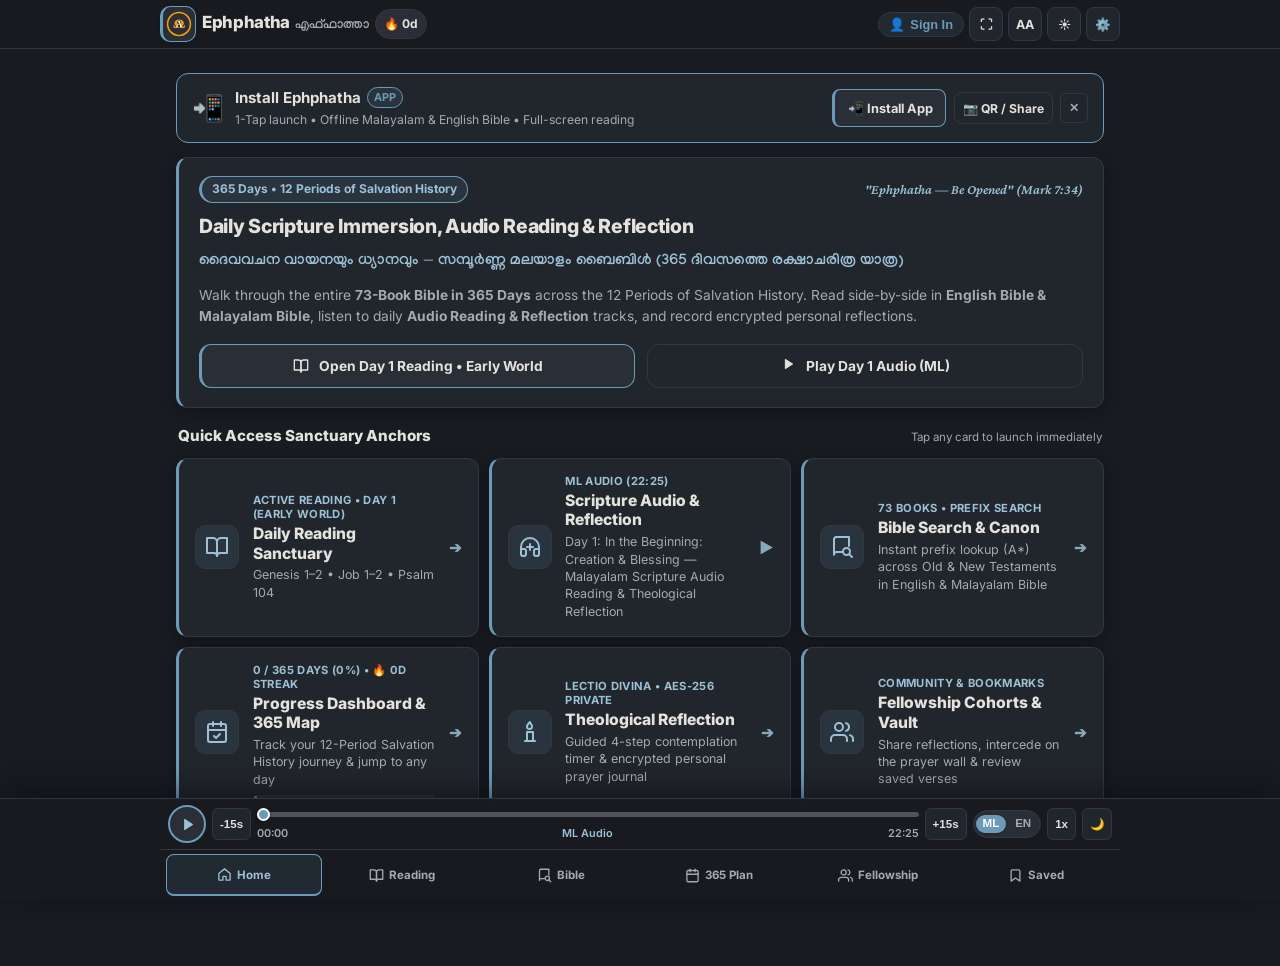
==== commit 2848f89e: "feat(ui,reader): add end-of-section quick actions footer, language-aware audio play states, and Sanc" ====
--- a/index.html
+++ b/index.html
@@ -23,7 +23,7 @@
   <link rel="preconnect" href="https://fonts.gstatic.com" crossorigin />
   <link href="https://fonts.googleapis.com/css2?family=Crimson+Pro:ital,wght@0,400;0,600;0,700;1,400&family=EB+Garamond:ital,wght@0,400;0,600;0,700;1,400&family=Literata:ital,opsz,wght@0,7..72,400;0,7..72,600;0,7..72,700;1,7..72,400&family=Merriweather:ital,wght@0,400;0,700;1,400&family=Inter:wght@400;500;600;700;800&family=JetBrains+Mono:wght@400;600&family=Manjari:wght@400;700&display=swap" rel="stylesheet" />
 
-  <link rel="stylesheet" href="./src/styles/main.css?v=3.4.5" />
+  <link rel="stylesheet" href="./src/styles/main.css?v=3.5.30" />
 </head>
 <body>
   <!-- ========================================================================
@@ -52,11 +52,6 @@
       </div>
 
       <div class="header-actions">
-        <button type="button" class="icon-action-btn" id="btn-header-home" title="Home Dashboard" aria-label="Home Dashboard">
-          <svg width="16" height="16" viewBox="0 0 24 24" fill="none" stroke="currentColor" stroke-width="2.2" stroke-linecap="round" stroke-linejoin="round" aria-hidden="true">
-            <path d="M3 10.5L12 3l9 7.5V20a1 1 0 0 1-1 1h-5.5v-6h-5v6H4a1 1 0 0 1-1-1v-9.5z"/>
-          </svg>
-        </button>
         <button type="button" class="user-account-btn" id="btn-header-auth" title="Sign In or View Account">
           👤 <span class="user-name-text">Sign In</span>
         </button>
@@ -135,10 +130,12 @@
               <span id="btn-home-start-reading-label">Open Day 1 Reading • Early World</span>
             </button>
             <button type="button" class="ergonomic-btn" id="btn-home-play-audio">
-              <svg width="16" height="16" viewBox="0 0 24 24" fill="none" stroke="currentColor" stroke-width="2" stroke-linecap="round" stroke-linejoin="round" aria-hidden="true">
-                <path d="M3 18v-6a9 9 0 0 1 18 0v6"/><path d="M21 19a2 2 0 0 1-2 2h-1a2 2 0 0 1-2-2v-3a2 2 0 0 1 2-2h3zM3 19a2 2 0 0 0 2 2h1a2 2 0 0 0 2-2v-3a2 2 0 0 0-2-2H3z"/>
-              </svg>
-              <span id="btn-home-play-audio-label">Play Day 1 Audio Reading &amp; Reflection</span>
+              <span class="home-play-audio-icon" id="home-play-audio-icon" aria-hidden="true">
+                <svg width="16" height="16" viewBox="0 0 24 24" fill="currentColor" aria-hidden="true">
+                  <polygon points="7,5 19,12 7,19" stroke="currentColor" stroke-width="1.5" stroke-linejoin="round"/>
+                </svg>
+              </span>
+              <span id="btn-home-play-audio-label">Play Day 1 Audio (ML)</span>
             </button>
           </div>
         </div>
@@ -269,11 +266,11 @@
            ==================================================================== -->
       <section id="view-sanctuary">
 
-        <!-- Collapsible 12 Periods Strip (Toggled via Period Badge or Era Button) -->
+        <!-- Collapsible 12 Periods Strip (Single Unified Period Header) -->
         <details class="periods-drawer-card" id="periods-accordion">
-          <summary class="periods-summary-bar">
+          <summary class="periods-summary-bar" title="Browse all 12 Salvation History Periods">
             <span class="day-badge" id="hero-period-badge">Period 01 • Early World</span>
-            <span class="summary-hint eras-chip" title="Browse all 12 Salvation History Eras">12 Eras ▾</span>
+            <span class="period-chevron" aria-hidden="true">▾</span>
           </summary>
           <div class="periods-strip" id="periods-strip"></div>
         </details>
@@ -324,7 +321,7 @@
         </div>
 
         <!-- Primary Scripture Reader Canvas -->
-        <div class="reader-card">
+        <div class="reader-card" id="sanctuary-reader-card">
           <div class="reader-toolbar">
             <div class="reading-slot-tabs" id="reading-slot-tabs" role="tablist"></div>
 
@@ -343,6 +340,9 @@
 
           <!-- Scripture Verses -->
           <div class="verses-list" id="verses-list"></div>
+
+          <!-- End-of-Section Quick Actions: Back to Top + Next Section -->
+          <div class="reader-section-footer hidden" id="reader-section-footer"></div>
         </div>
 
         <!-- Personal Theological Reflection & Guided Contemplation -->
@@ -1245,11 +1245,9 @@
 
     <!-- Single-Row Consolidated Audio Reading & Reflection Player -->
     <div class="audio-player-bar" role="region" aria-label="Daily Audio Reading & Reflection Player">
-      <button type="button" class="play-fab" id="btn-audio-play-pause" aria-label="Play or Pause Audio Reading & Reflection" title="Play Audio Reading & Reflection">
-        <svg class="audio-headset-svg" width="18" height="18" viewBox="0 0 24 24" fill="none" stroke="currentColor" stroke-width="2.2" stroke-linecap="round" stroke-linejoin="round" aria-hidden="true">
-          <path d="M3 18v-6a9 9 0 0 1 18 0v6"/>
-          <path d="M21 19a2 2 0 0 1-2 2h-1a2 2 0 0 1-2-2v-3a2 2 0 0 1 2-2h3zM3 19a2 2 0 0 0 2 2h1a2 2 0 0 0 2-2v-3a2 2 0 0 0-2-2H3z"/>
-          <polygon points="10 9 15 12 10 15 10 9" fill="currentColor" stroke="none"/>
+      <button type="button" class="play-fab source-ml" id="btn-audio-play-pause" aria-label="Play Malayalam Audio Reading & Reflection" aria-pressed="false" title="Play Malayalam Audio">
+        <svg class="audio-play-status-svg" width="17" height="17" viewBox="0 0 24 24" fill="currentColor" aria-hidden="true">
+          <polygon points="8,5 19,12 8,19" stroke="currentColor" stroke-width="1.6" stroke-linejoin="round"/>
         </svg>
       </button>
       <button type="button" class="audio-mini-btn" id="btn-audio-back-15" title="Rewind 15s">-15s</button>
@@ -1545,7 +1543,7 @@
 
 
   <script type="module">
-    import { bootstrapEphphathaApp, selectDay } from './src/ui/appController.js?v=3.5.8';
+    import { bootstrapEphphathaApp, selectDay } from './src/ui/appController.js?v=3.5.30';
 
     window.selectJumpDay = (d) => selectDay(d);
 
--- a/src/styles/main.css
+++ b/src/styles/main.css
@@ -69,6 +69,8 @@
   --status-success-bg: #EAF5EB;
   --status-warning: #D97706;
   --status-danger: #C62828;
+  --audio-en-color: #C62828;
+  --audio-en-fill: #CC0000;
 
   --shadow-card: 0 2px 10px rgba(28, 25, 23, 0.05);
   --shadow-floating: 0 -4px 20px rgba(28, 25, 23, 0.08);
@@ -99,6 +101,8 @@
 
   --status-success: #689F7A;
   --status-success-bg: rgba(104, 159, 122, 0.16);
+  --audio-en-color: #F87171;
+  --audio-en-fill: #DC2626;
 
   --shadow-card: 0 4px 14px rgba(8, 10, 14, 0.32);
   --shadow-floating: 0 -6px 24px rgba(8, 10, 14, 0.48);
@@ -566,8 +570,9 @@
 
 .periods-summary-bar {
   list-style: none;
-  padding: 8px 12px;
-  display: flex;
+  padding: 6px 10px;
+  display: flex;
+  flex-wrap: nowrap !important;
   align-items: center;
   justify-content: space-between;
   gap: 8px;
@@ -577,6 +582,17 @@
 
 .periods-summary-bar::-webkit-details-marker {
   display: none;
+}
+
+#hero-period-badge {
+  display: inline-flex;
+  align-items: center;
+  flex: 1 1 auto;
+  width: auto !important;
+  min-width: 0;
+  overflow: hidden;
+  text-overflow: ellipsis;
+  white-space: nowrap;
 }
 
 .summary-hint {
@@ -595,6 +611,29 @@
   color: var(--text-primary);
   white-space: nowrap;
   flex-shrink: 0;
+}
+
+.period-chevron {
+  display: inline-flex;
+  align-items: center;
+  justify-content: center;
+  width: 26px;
+  height: 26px;
+  border-radius: 999px;
+  color: var(--text-secondary);
+  font-size: 0.85rem;
+  flex-shrink: 0;
+  transition: transform 0.2s ease, background-color 0.15s ease, color 0.15s ease;
+}
+
+.periods-summary-bar:hover .period-chevron {
+  background: var(--bg-subtle-surface);
+  color: var(--text-primary);
+}
+
+.periods-drawer-card[open] .period-chevron {
+  transform: rotate(180deg);
+  color: var(--period-color);
 }
 
 .periods-strip {
@@ -604,6 +643,20 @@
   padding: 8px 12px 12px 12px;
   border-top: 1px solid var(--border-subtle);
   scrollbar-width: thin;
+  scrollbar-color: var(--border-subtle) transparent;
+}
+
+.periods-strip::-webkit-scrollbar {
+  height: 4px;
+}
+
+.periods-strip::-webkit-scrollbar-track {
+  background: transparent;
+}
+
+.periods-strip::-webkit-scrollbar-thumb {
+  background: var(--border-subtle);
+  border-radius: 999px;
 }
 
 .period-chip {
@@ -737,20 +790,16 @@
 
 @media (max-width: 480px) {
   .periods-summary-bar {
-    flex-wrap: wrap;
-    gap: 6px;
+    flex-wrap: nowrap;
+    gap: 8px;
     padding: 8px 10px;
   }
   #hero-period-badge {
-    width: 100%;
+    flex: 1;
+    min-width: 0;
     overflow: hidden;
     text-overflow: ellipsis;
     white-space: nowrap;
-  }
-  .eras-chip {
-    margin-left: auto;
-    font-size: 0.7rem;
-    padding: 3px 9px;
   }
   .day-nav-row {
     gap: 5px;
@@ -1694,7 +1743,7 @@
   border-radius: 50%;
   background: var(--bg-subtle-surface);
   color: var(--period-text, var(--period-color));
-  border: 1.5px solid var(--period-color);
+  border: 2px solid var(--period-color);
   font-size: 0.95rem;
   font-weight: 800;
   cursor: pointer;
@@ -1702,12 +1751,34 @@
   align-items: center;
   justify-content: center;
   flex-shrink: 0;
-  transition: background 0.15s ease, transform 0.15s ease;
+  transition: background 0.18s ease, border-color 0.18s ease, color 0.18s ease, box-shadow 0.2s ease, transform 0.15s ease;
 }
 
 .play-fab:hover {
   background: var(--period-bg-soft);
   transform: scale(1.04);
+}
+
+.play-fab.source-en:not(.is-playing) {
+  color: var(--audio-en-color);
+  border-color: var(--audio-en-color);
+}
+
+.play-fab.source-en:not(.is-playing):hover {
+  background: color-mix(in srgb, var(--audio-en-fill) 12%, var(--bg-subtle-surface));
+}
+
+.play-fab.is-playing.ml-playing {
+  background: var(--period-color);
+  border-color: var(--period-color);
+  color: #ffffff;
+  box-shadow: 0 0 0 3px color-mix(in srgb, var(--period-color) 28%, transparent);
+  animation: playFabPulseMl 1.8s ease-in-out infinite;
+}
+
+.play-fab.is-playing.ml-playing:hover {
+  background: var(--period-color);
+  filter: brightness(1.06);
 }
 
 .audio-mini-btn {
@@ -1792,17 +1863,50 @@
 }
 
 .lang-pill-btn.active[data-lang="en"] {
-  background: #cc0000;
+  background: var(--audio-en-fill);
   color: #ffffff;
 }
 
 .audio-range-input.en-track {
-  accent-color: #cc0000;
-}
-
-.play-fab.en-playing {
-  color: #cc0000;
-  border-color: #cc0000;
+  accent-color: var(--audio-en-fill);
+}
+
+.play-fab.is-playing.en-playing {
+  background: var(--audio-en-fill);
+  border-color: var(--audio-en-fill);
+  color: #ffffff;
+  box-shadow: 0 0 0 3px color-mix(in srgb, var(--audio-en-fill) 28%, transparent);
+  animation: playFabPulseEn 1.8s ease-in-out infinite;
+}
+
+.play-fab.is-playing.en-playing:hover {
+  background: var(--audio-en-fill);
+  filter: brightness(1.08);
+}
+
+@keyframes playFabPulseMl {
+  0%, 100% {
+    box-shadow: 0 0 0 2px color-mix(in srgb, var(--period-color) 32%, transparent);
+  }
+  50% {
+    box-shadow: 0 0 0 6px color-mix(in srgb, var(--period-color) 12%, transparent);
+  }
+}
+
+@keyframes playFabPulseEn {
+  0%, 100% {
+    box-shadow: 0 0 0 2px color-mix(in srgb, var(--audio-en-fill) 34%, transparent);
+  }
+  50% {
+    box-shadow: 0 0 0 6px color-mix(in srgb, var(--audio-en-fill) 14%, transparent);
+  }
+}
+
+@media (prefers-reduced-motion: reduce) {
+  .play-fab.is-playing.ml-playing,
+  .play-fab.is-playing.en-playing {
+    animation: none;
+  }
 }
 
 .bottom-tab-nav {
@@ -4039,3 +4143,150 @@
   }
 }
 
+/* Home Dashboard Audio CTA Active & Source States (EN vs ML, Playing vs Idle) */
+.home-play-audio-icon {
+  display: inline-flex;
+  align-items: center;
+  justify-content: center;
+  flex-shrink: 0;
+}
+
+#btn-home-play-audio.source-en:not(.is-playing) {
+  border-color: var(--audio-en-color);
+  color: var(--audio-en-color);
+}
+
+#btn-home-play-audio.is-playing.ml-playing {
+  background: var(--period-color);
+  border-color: var(--period-color);
+  color: #ffffff;
+  box-shadow: 0 0 0 3px color-mix(in srgb, var(--period-color) 24%, transparent);
+}
+
+#btn-home-play-audio.is-playing.en-playing {
+  background: var(--audio-en-fill);
+  border-color: var(--audio-en-fill);
+  color: #ffffff;
+  box-shadow: 0 0 0 3px color-mix(in srgb, var(--audio-en-fill) 24%, transparent);
+}
+
+#home-card-audio-player.source-en {
+  border-left-color: var(--audio-en-fill);
+}
+
+#home-card-audio-player.is-playing .home-anchor-arrow {
+  display: inline-flex;
+  align-items: center;
+  justify-content: center;
+  min-width: 28px;
+  height: 28px;
+  padding: 0 6px;
+  border-radius: 999px;
+  background: var(--period-color);
+  color: #ffffff;
+  opacity: 1;
+  font-size: 0.72rem;
+}
+
+#home-card-audio-player.is-playing.source-en .home-anchor-arrow {
+  background: var(--audio-en-fill);
+}
+
+/* Reading View End-of-Section Quick Actions (Back to Top & Continue Next Section) */
+.reader-section-footer {
+  margin-top: 14px;
+  padding-top: 12px;
+  border-top: 1px solid var(--border-subtle);
+  width: 100%;
+  max-width: 100%;
+}
+
+.reader-section-nav-grid {
+  display: grid;
+  grid-template-columns: minmax(0, 0.75fr) minmax(0, 1.25fr);
+  gap: 8px;
+  align-items: stretch;
+  width: 100%;
+}
+
+.reader-section-nav-card {
+  background: var(--bg-subtle-surface);
+  border: 1px solid var(--border-subtle);
+  border-radius: var(--radius-md);
+  padding: 10px 12px;
+  cursor: pointer;
+  display: flex;
+  flex-direction: column;
+  justify-content: center;
+  gap: 2px;
+  text-align: left;
+  font-family: inherit;
+  min-width: 0;
+  transition: border-color 0.16s ease, background 0.16s ease, transform 0.12s ease;
+}
+
+.reader-section-nav-card:hover {
+  border-color: var(--period-color);
+  background: var(--period-bg-soft);
+}
+
+.reader-section-nav-card:active {
+  transform: scale(0.985);
+}
+
+.reader-section-nav-card.next-section {
+  text-align: right;
+  align-items: flex-end;
+  background: var(--period-bg-soft);
+  border-color: color-mix(in srgb, var(--period-color) 55%, var(--border-subtle));
+  border-right: 3px solid var(--period-color);
+}
+
+.reader-section-nav-hint {
+  font-size: 0.68rem;
+  font-weight: 800;
+  letter-spacing: 0.03em;
+  text-transform: uppercase;
+  color: var(--period-text, var(--period-color));
+}
+
+.reader-section-nav-card.back-top .reader-section-nav-hint {
+  color: var(--text-primary);
+}
+
+.reader-section-nav-title {
+  font-size: 0.84rem;
+  font-weight: 700;
+  color: var(--text-primary);
+  line-height: 1.3;
+  display: -webkit-box;
+  -webkit-line-clamp: 2;
+  -webkit-box-orient: vertical;
+  overflow: hidden;
+  max-width: 100%;
+}
+
+.reader-section-nav-ml {
+  font-size: 0.74rem;
+  font-weight: 600;
+  color: var(--text-secondary);
+  line-height: 1.3;
+  max-width: 100%;
+  overflow: hidden;
+  text-overflow: ellipsis;
+  white-space: nowrap;
+}
+
+@media (max-width: 400px) {
+  .reader-section-nav-grid {
+    grid-template-columns: minmax(0, 0.75fr) minmax(0, 1.25fr);
+    gap: 6px;
+  }
+  .reader-section-nav-card {
+    padding: 9px 10px;
+  }
+  .reader-section-nav-title {
+    font-size: 0.78rem;
+  }
+}
+
